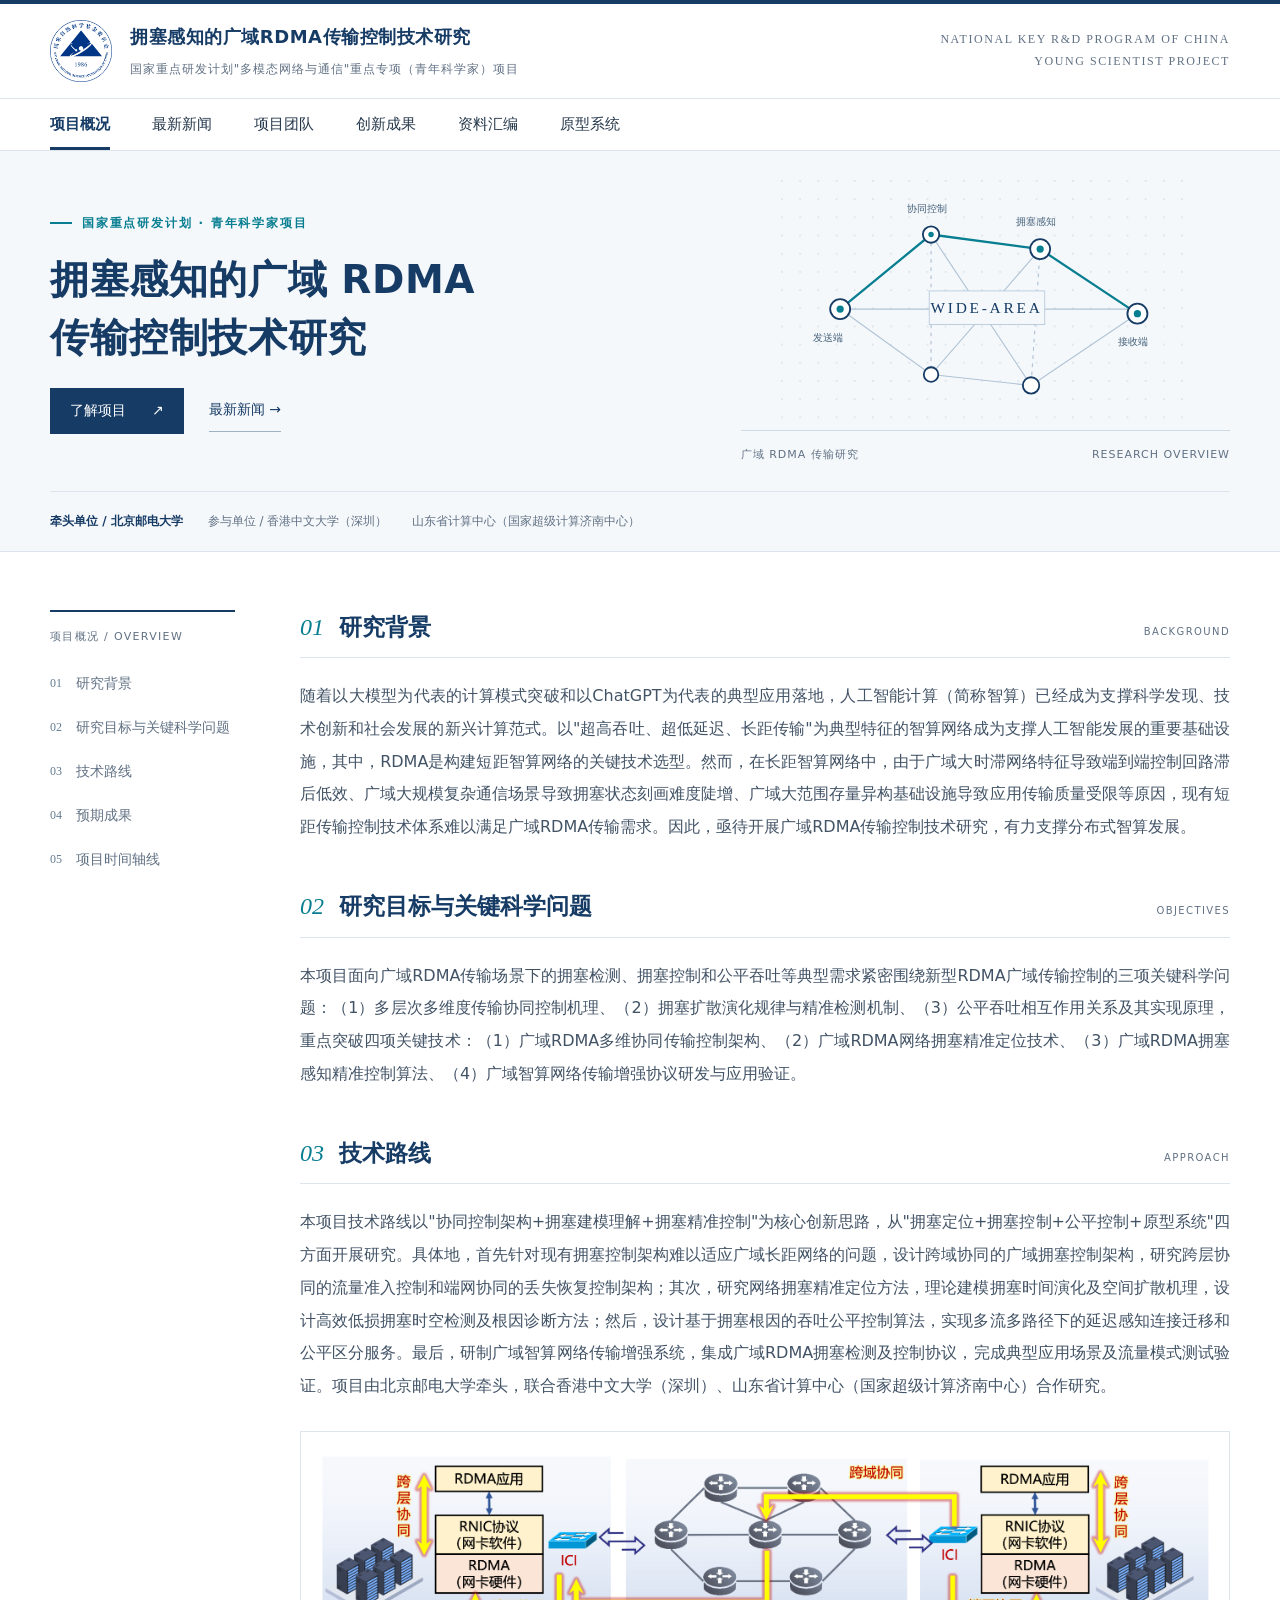
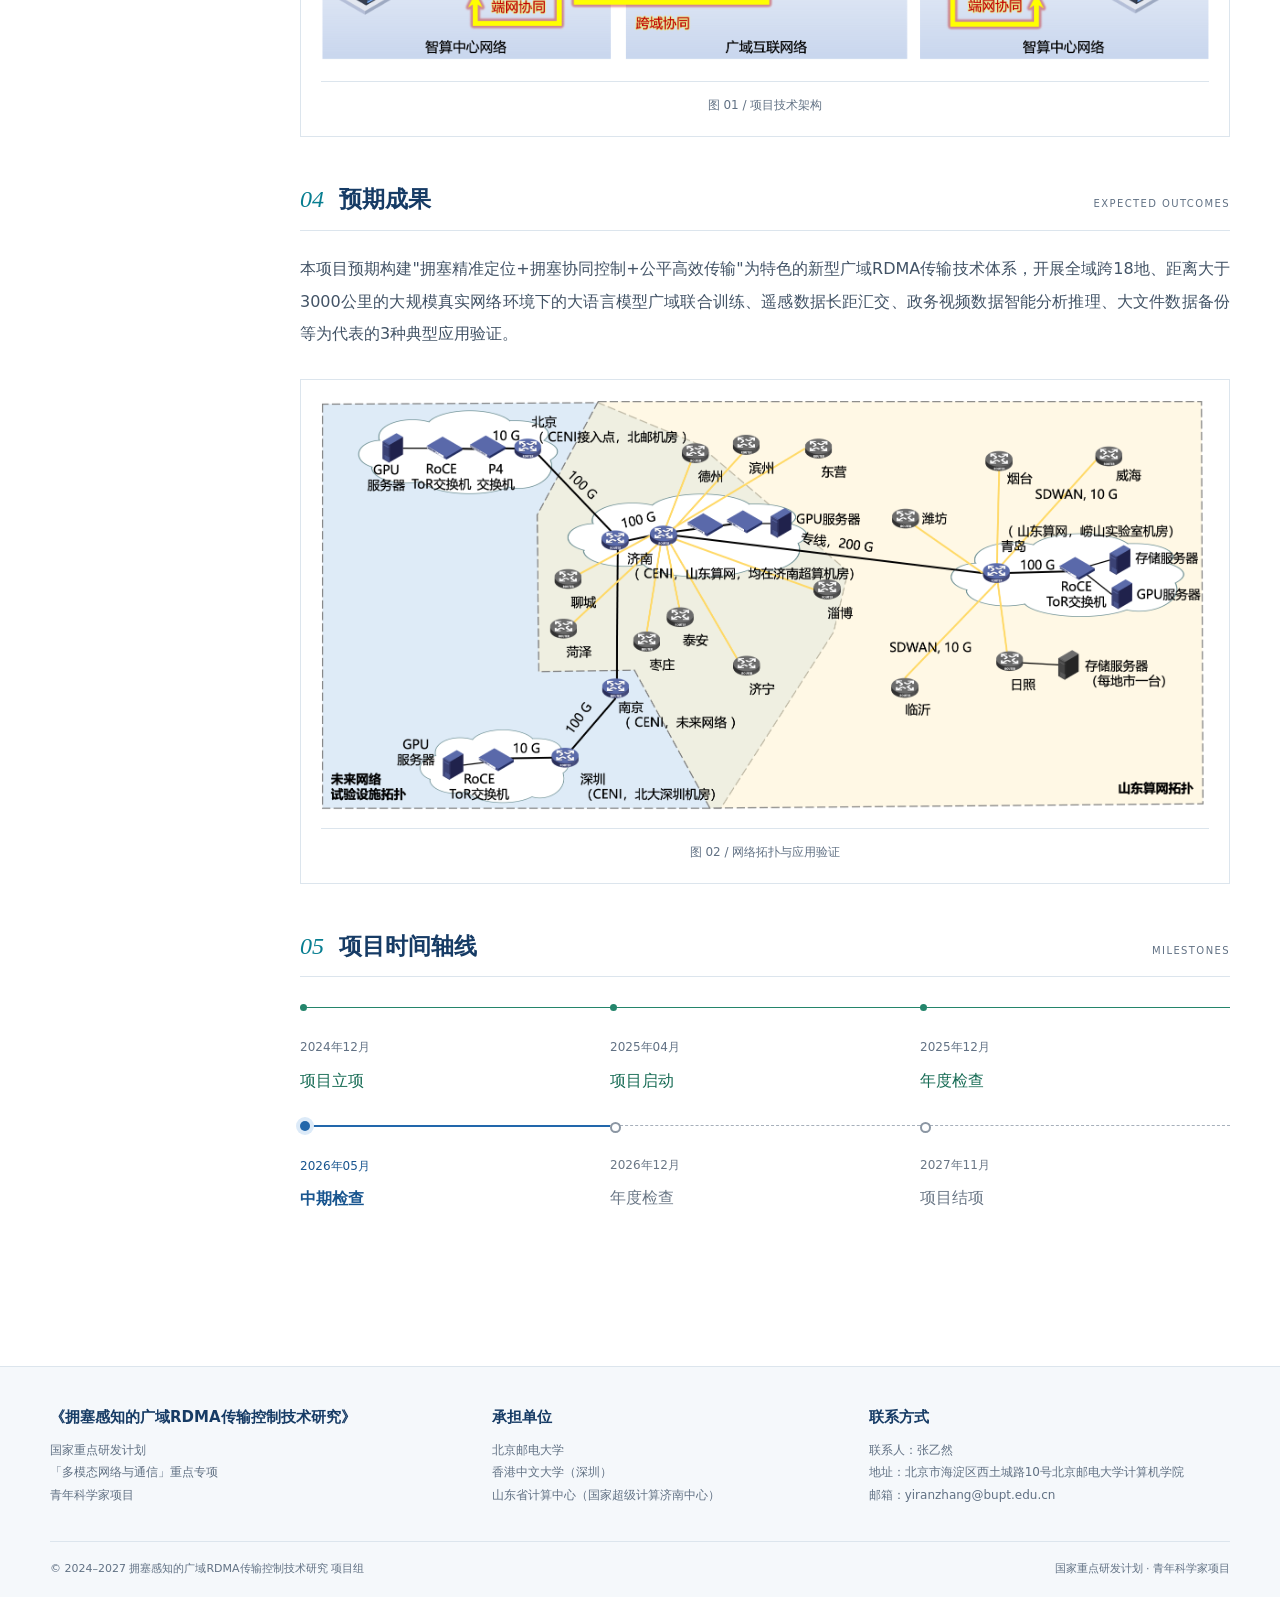
==== index.html @ bd5a7432 "style(frontend): format source files for readable editing" ====
<!doctype html>
<html lang="zh-CN">
  <head>
    <meta charset="utf-8" />
    <meta name="viewport" content="width=device-width,initial-scale=1" />
    <meta
      name="description"
      content='国家重点研发计划"多模态网络与通信"重点专项（青年科学家）项目'
    />
    <title>项目概况 · 拥塞感知的广域RDMA传输控制技术研究</title>
    <link rel="icon" href="assets/NSFC.png" />
    <link rel="stylesheet" href="styles.css" />
    <link rel="stylesheet" href="pages.css" />
    <script src="main.js" defer></script>
  </head>
  <body>
    <a class="skip" href="#main">跳至正文</a>
    <header class="masthead">
      <div class="wrap brand-row">
        <a class="brand" href="index.html"
          ><img src="assets/NSFC.png" alt="国家自然科学基金委员会标志" width="62" height="62" />
          <div>
            <strong>拥塞感知的广域RDMA传输控制技术研究</strong
            ><small>国家重点研发计划"多模态网络与通信"重点专项（青年科学家）项目</small>
          </div></a
        >
        <div class="brand-note">
          NATIONAL KEY R&amp;D PROGRAM OF CHINA<br />YOUNG SCIENTIST PROJECT
        </div>
        <button class="menu-toggle" aria-expanded="false" aria-controls="primary-navigation">
          菜单
        </button>
      </div>
      <div class="nav-row" id="primary-navigation">
        <nav class="wrap" aria-label="主导航">
          <a href="index.html" aria-current="page">项目概况</a><a href="news.html">最新新闻</a
          ><a href="team.html">项目团队</a><a href="innovation.html">创新成果</a
          ><a href="materials.html">资料汇编</a><a href="prototype.html">原型系统</a>
        </nav>
      </div>
    </header>
    <main id="main">
      <section class="hero">
        <div class="wrap hero-inner">
          <div class="hero-copy">
            <div class="eyebrow">国家重点研发计划 · 青年科学家项目</div>
            <h1><span>拥塞感知的广域 RDMA</span><span>传输控制技术研究</span></h1>
            <div class="hero-actions">
              <a class="primary" href="#background">了解项目 <span aria-hidden="true">↗</span></a
              ><a class="text-link" href="news.html">最新新闻 <span aria-hidden="true">→</span></a>
            </div>
          </div>
          <div class="network">
            <svg viewBox="0 0 450 275" role="img" aria-labelledby="network-title">
              <title id="network-title">广域 RDMA 传输研究示意图</title>
              <defs>
                <pattern id="dots" width="20" height="20" patternUnits="userSpaceOnUse">
                  <circle cx="1" cy="1" r="1" fill="#d5e0e9" />
                </pattern>
              </defs>
              <rect width="450" height="275" fill="url(#dots)" />
              <g stroke="#b0c4d6" stroke-width="1.3" fill="none">
                <path
                  d="M65 142 165 60 285 76 392 147 275 226 165 214Z M65 142 165 214 285 76 M165 60 275 226 392 147 M65 142H392"
                />
                <path d="M165 60V214 M285 76 275 226" stroke-dasharray="4 5" />
              </g>
              <path
                d="M65 142 165 60 285 76 392 147"
                stroke="#087e91"
                stroke-width="2.5"
                fill="none"
              />
              <g fill="white" stroke="#163b65" stroke-width="2">
                <circle cx="65" cy="142" r="11" />
                <circle cx="165" cy="60" r="9" />
                <circle cx="285" cy="76" r="11" />
                <circle cx="392" cy="147" r="11" />
                <circle cx="275" cy="226" r="9" />
                <circle cx="165" cy="214" r="8" />
              </g>
              <g fill="#087e91">
                <circle cx="65" cy="142" r="4" />
                <circle cx="165" cy="60" r="3" />
                <circle cx="285" cy="76" r="4" />
                <circle cx="392" cy="147" r="4" />
              </g>
              <g font-family="Microsoft YaHei, sans-serif" font-size="11" fill="#45617a">
                <text x="35" y="177">发送端</text>
                <text x="138" y="35">协同控制</text>
                <text x="258" y="50">拥塞感知</text>
                <text x="371" y="182">接收端</text>
              </g>
              <rect x="163" y="122" width="127" height="37" fill="#f5f8fb" stroke="#b8cbdc" />
              <text
                x="226"
                y="146"
                fill="#163b65"
                text-anchor="middle"
                font-family="Georgia, serif"
                font-size="17"
                letter-spacing="3"
              >
                WIDE-AREA
              </text>
            </svg>
            <div class="network-caption">
              <span>广域 RDMA 传输研究</span><span>RESEARCH OVERVIEW</span>
            </div>
          </div>
        </div>
        <div class="wrap hero-meta">
          <span>牵头单位 / 北京邮电大学</span><span>参与单位 / 香港中文大学（深圳）</span
          ><span>山东省计算中心（国家超级计算济南中心）</span>
        </div>
      </section>
      <div class="wrap page-body">
        <aside class="section-nav" aria-label="本页目录">
          <div class="label">项目概况 / OVERVIEW</div>
          <a href="#background"><span>01</span>研究背景</a
          ><a href="#objectives"><span>02</span>研究目标与关键科学问题</a
          ><a href="#approach"><span>03</span>技术路线</a
          ><a href="#outcomes"><span>04</span>预期成果</a
          ><a href="#milestones"><span>05</span>项目时间轴线</a>
        </aside>
        <div>
          <section class="article-section" id="background">
            <div class="section-heading">
              <span class="number">01</span>
              <h2>研究背景</h2>
              <small>BACKGROUND</small>
            </div>
            <p>
              随着以大模型为代表的计算模式突破和以ChatGPT为代表的典型应用落地，人工智能计算（简称智算）已经成为支撑科学发现、技术创新和社会发展的新兴计算范式。以"超高吞吐、超低延迟、长距传输"为典型特征的智算网络成为支撑人工智能发展的重要基础设施，其中，RDMA是构建短距智算网络的关键技术选型。然而，在长距智算网络中，由于广域大时滞网络特征导致端到端控制回路滞后低效、广域大规模复杂通信场景导致拥塞状态刻画难度陡增、广域大范围存量异构基础设施导致应用传输质量受限等原因，现有短距传输控制技术体系难以满足广域RDMA传输需求。因此，亟待开展广域RDMA传输控制技术研究，有力支撑分布式智算发展。
            </p>
          </section>
          <section class="article-section" id="objectives">
            <div class="section-heading">
              <span class="number">02</span>
              <h2>研究目标与关键科学问题</h2>
              <small>OBJECTIVES</small>
            </div>
            <p>
              本项目面向广域RDMA传输场景下的拥塞检测、拥塞控制和公平吞吐等典型需求紧密围绕新型RDMA广域传输控制的三项关键科学问题：（1）多层次多维度传输协同控制机理、（2）拥塞扩散演化规律与精准检测机制、（3）公平吞吐相互作用关系及其实现原理，重点突破四项关键技术：（1）广域RDMA多维协同传输控制架构、（2）广域RDMA网络拥塞精准定位技术、（3）广域RDMA拥塞感知精准控制算法、（4）广域智算网络传输增强协议研发与应用验证。
            </p>
          </section>
          <section class="article-section" id="approach">
            <div class="section-heading">
              <span class="number">03</span>
              <h2>技术路线</h2>
              <small>APPROACH</small>
            </div>
            <p>
              本项目技术路线以"协同控制架构+拥塞建模理解+拥塞精准控制"为核心创新思路，从"拥塞定位+拥塞控制+公平控制+原型系统"四方面开展研究。具体地，首先针对现有拥塞控制架构难以适应广域长距网络的问题，设计跨域协同的广域拥塞控制架构，研究跨层协同的流量准入控制和端网协同的丢失恢复控制架构；其次，研究网络拥塞精准定位方法，理论建模拥塞时间演化及空间扩散机理，设计高效低损拥塞时空检测及根因诊断方法；然后，设计基于拥塞根因的吞吐公平控制算法，实现多流多路径下的延迟感知连接迁移和公平区分服务。最后，研制广域智算网络传输增强系统，集成广域RDMA拥塞检测及控制协议，完成典型应用场景及流量模式测试验证。项目由北京邮电大学牵头，联合香港中文大学（深圳）、山东省计算中心（国家超级计算济南中心）合作研究。
            </p>
            <figure class="figure">
              <a
                href="assets/arch.png"
                target="_blank"
                rel="noopener"
                aria-label="查看图 01 / 项目技术架构原图"
                ><img
                  loading="lazy"
                  src="assets/arch.png"
                  width="4202"
                  height="999"
                  alt="图 01 / 项目技术架构"
              /></a>
              <figcaption>图 01 / 项目技术架构</figcaption>
            </figure>
          </section>
          <section class="article-section" id="outcomes">
            <div class="section-heading">
              <span class="number">04</span>
              <h2>预期成果</h2>
              <small>EXPECTED OUTCOMES</small>
            </div>
            <p>
              本项目预期构建"拥塞精准定位+拥塞协同控制+公平高效传输"为特色的新型广域RDMA传输技术体系，开展全域跨18地、距离大于3000公里的大规模真实网络环境下的大语言模型广域联合训练、遥感数据长距汇交、政务视频数据智能分析推理、大文件数据备份等为代表的3种典型应用验证。
            </p>
            <figure class="figure">
              <a
                href="assets/topo.png"
                target="_blank"
                rel="noopener"
                aria-label="查看图 02 / 网络拓扑与应用验证原图"
                ><img
                  loading="lazy"
                  src="assets/topo.png"
                  width="3886"
                  height="1792"
                  alt="图 02 / 网络拓扑与应用验证"
              /></a>
              <figcaption>图 02 / 网络拓扑与应用验证</figcaption>
            </figure>
          </section>
          <section class="article-section" id="milestones">
            <div class="section-heading">
              <span class="number">05</span>
              <h2>项目时间轴线</h2>
              <small>MILESTONES</small>
            </div>
            <div class="timeline">
              <article
                class="milestone milestone--completed"
                aria-label="2024年12月，项目立项，已完成"
              >
                <time>2024年12月</time>
                <h3>项目立项</h3>
              </article>
              <article
                class="milestone milestone--completed"
                aria-label="2025年04月，项目启动，已完成"
              >
                <time>2025年04月</time>
                <h3>项目启动</h3>
              </article>
              <article
                class="milestone milestone--completed"
                aria-label="2025年12月，年度检查，已完成"
              >
                <time>2025年12月</time>
                <h3>年度检查</h3>
              </article>
              <article
                class="milestone milestone--current"
                aria-label="2026年05月，中期检查，正处于"
                aria-current="step"
              >
                <time>2026年05月</time>
                <h3>中期检查</h3>
              </article>
              <article
                class="milestone milestone--upcoming"
                aria-label="2026年12月，年度检查，未完成"
              >
                <time>2026年12月</time>
                <h3>年度检查</h3>
              </article>
              <article
                class="milestone milestone--upcoming"
                aria-label="2027年11月，项目结项，未完成"
              >
                <time>2027年11月</time>
                <h3>项目结项</h3>
              </article>
            </div>
          </section>
        </div>
      </div>
    </main>
    <footer>
      <div class="wrap">
        <div class="footer-grid">
          <section>
            <h2>《拥塞感知的广域RDMA传输控制技术研究》</h2>
            <p>国家重点研发计划<br />「多模态网络与通信」重点专项<br />青年科学家项目</p>
          </section>
          <section>
            <h2>承担单位</h2>
            <ul>
              <li>
                <a href="https://www.bupt.edu.cn/" rel="noopener noreferrer" target="_blank"
                  >北京邮电大学</a
                >
              </li>
              <li>
                <a href="https://www.cuhk.edu.cn/" rel="noopener noreferrer" target="_blank"
                  >香港中文大学（深圳）</a
                >
              </li>
              <li>
                <a href="https://www.scsc.org/" rel="noopener noreferrer" target="_blank"
                  >山东省计算中心（国家超级计算济南中心）</a
                >
              </li>
            </ul>
          </section>
          <section>
            <h2>联系方式</h2>
            <ul>
              <li>联系人：张乙然</li>
              <li>
                <a
                  href="https://maps.apple.com/?q=%E5%8C%97%E4%BA%AC%E5%B8%82%E6%B5%B7%E6%B7%80%E5%8C%BA%E8%A5%BF%E5%9C%9F%E5%9F%8E%E8%B7%AF10%E5%8F%B7%E5%8C%97%E4%BA%AC%E9%82%AE%E7%94%B5%E5%A4%A7%E5%AD%A6%E8%AE%A1%E7%AE%97%E6%9C%BA%E5%AD%A6%E9%99%A2"
                  rel="noopener noreferrer"
                  target="_blank"
                  >地址：北京市海淀区西土城路10号北京邮电大学计算机学院</a
                >
              </li>
              <li><a href="mailto:yiranzhang@bupt.edu.cn">邮箱：yiranzhang@bupt.edu.cn</a></li>
            </ul>
          </section>
        </div>
        <div class="copyright">
          <span>© 2024–2027 拥塞感知的广域RDMA传输控制技术研究 项目组</span
          ><span>国家重点研发计划 · 青年科学家项目</span>
        </div>
      </div>
    </footer>
  </body>
</html>
---- styles.css ----
:root {
  --navy: #163b65;
  --ink: #24374a;
  --muted: #617184;
  --accent: #087e91;
  --line: #dce5ed;
  --paper: #f5f8fb;
  --white: #fff;
  --width: 1180px;
}
* {
  box-sizing: border-box;
}
html {
  scroll-behavior: smooth;
  scroll-padding-top: 140px;
}
body {
  margin: 0;
  color: var(--ink);
  font:
    16px/1.85 'Microsoft YaHei',
    'PingFang SC',
    system-ui,
    sans-serif;
  background: var(--white);
}
a {
  color: inherit;
  text-decoration: none;
}
a,
button {
  touch-action: manipulation;
}
a:focus-visible,
button:focus-visible {
  outline: 3px solid var(--accent);
  outline-offset: 5px;
}
a:hover {
  color: var(--accent);
}
img {
  max-width: 100%;
  height: auto;
}
button {
  font: inherit;
  cursor: pointer;
}
.wrap {
  width: min(var(--width), calc(100% - 64px));
  margin-inline: auto;
}
.skip {
  position: fixed;
  top: -100px;
  left: 20px;
  background: white;
  padding: 10px;
  z-index: 20;
}
.skip:focus {
  top: 10px;
}
.masthead {
  border-top: 4px solid var(--navy);
  background: white;
  position: sticky;
  top: 0;
  z-index: 10;
  box-shadow: 0 1px 0 var(--line);
}
.brand-row {
  display: flex;
  align-items: center;
  justify-content: space-between;
  gap: 24px;
  min-height: 94px;
}
.brand {
  display: flex;
  align-items: center;
  gap: 18px;
}
.brand img {
  width: 62px;
  height: 62px;
  flex: none;
}
.brand strong {
  display: block;
  font-size: 18px;
  color: var(--navy);
  letter-spacing: 0.03em;
}
.brand small {
  font-size: 12px;
  color: var(--muted);
  letter-spacing: 0.08em;
}
.brand-note {
  font:
    12px/1.8 Georgia,
    serif;
  letter-spacing: 0.13em;
  color: var(--muted);
  text-align: right;
}
.nav-row {
  border-top: 1px solid var(--line);
}
nav {
  display: flex;
  gap: 42px;
}
nav a {
  display: flex;
  align-items: center;
  min-height: 51px;
  position: relative;
  font-size: 15px;
}
nav a[aria-current='page'] {
  color: var(--navy);
  font-weight: 700;
}
nav a[aria-current='page']:after {
  content: '';
  height: 3px;
  background: var(--navy);
  position: absolute;
  bottom: 0;
  inset-inline: 0;
}
.menu-toggle {
  display: none;
  min-height: 44px;
  padding: 4px 13px;
  background: white;
  color: var(--navy);
  border: 1px solid var(--line);
}
.hero {
  background: var(--paper);
  position: relative;
  overflow: hidden;
  border-bottom: 1px solid var(--line);
}
.hero-inner {
  display: grid;
  grid-template-columns: 1.32fr 1fr;
  align-items: center;
  gap: 45px;
  padding-block: 66px 48px;
}
.eyebrow {
  font-size: 12px;
  letter-spacing: 0.15em;
  font-weight: 600;
  color: var(--accent);
  display: flex;
  align-items: center;
  gap: 10px;
}
.eyebrow:before {
  content: '';
  width: 22px;
  height: 2px;
  background: var(--accent);
}
h1 {
  font-size: clamp(29px, 3.05vw, 43px);
  line-height: 1.5;
  letter-spacing: 0.015em;
  color: var(--navy);
  margin: 17px 0 19px;
  font-weight: 650;
}
h1 span {
  display: block;
}
.hero-copy > p {
  font-size: 14px;
  line-height: 2;
  color: var(--muted);
  margin: 0;
  max-width: 590px;
}
.hero-actions {
  display: flex;
  gap: 25px;
  align-items: center;
  margin-top: 27px;
}
.primary {
  display: inline-flex;
  min-height: 46px;
  align-items: center;
  gap: 26px;
  padding: 5px 20px;
  background: var(--navy);
  color: white;
  font-size: 14px;
}
.primary:hover {
  background: #24517d;
  color: white;
}
.text-link {
  font-size: 14px;
  color: var(--navy);
  border-bottom: 1px solid #9eb2c4;
  padding-block: 8px;
}
.network {
  position: relative;
}
.network svg {
  display: block;
  width: 100%;
  height: auto;
}
.network-caption {
  display: flex;
  justify-content: space-between;
  gap: 10px;
  padding-top: 14px;
  border-top: 1px solid #cddbe7;
  color: var(--muted);
  font-size: 11px;
  letter-spacing: 0.09em;
}
.hero-meta {
  display: flex;
  align-items: center;
  gap: 25px;
  border-top: 1px solid var(--line);
  padding: 18px 0;
  color: var(--muted);
  font-size: 12px;
}
.hero-meta span:first-child {
  font-weight: 600;
  color: var(--navy);
}
.page-body {
  display: grid;
  grid-template-columns: 185px minmax(0, 1fr);
  gap: 65px;
  padding-block: 58px 78px;
}
.section-nav {
  align-self: start;
  position: sticky;
  top: 177px;
  border-top: 2px solid var(--navy);
  padding-top: 15px;
}
.section-nav .label {
  font-size: 11px;
  letter-spacing: 0.12em;
  color: var(--muted);
  margin-bottom: 15px;
}
.section-nav a {
  display: flex;
  align-items: center;
  gap: 14px;
  min-height: 44px;
  font-size: 14px;
  color: var(--muted);
}
.section-nav a span {
  font:
    12px Georgia,
    serif;
  color: #657c92;
}
.section-nav a:hover {
  color: var(--navy);
}
.section-nav .news-entry {
  margin-top: 24px;
  border-top: 1px solid var(--line);
  padding-top: 12px;
  color: var(--navy);
}
.article-section {
  margin-bottom: 45px;
  scroll-margin-top: 20px;
}
.section-heading {
  display: flex;
  align-items: baseline;
  gap: 15px;
  border-bottom: 1px solid var(--line);
  margin-bottom: 22px;
  padding-bottom: 13px;
}
.section-heading .number {
  font:
    italic 24px Georgia,
    serif;
  color: var(--accent);
}
h2 {
  font-size: 23px;
  font-weight: 650;
  color: var(--navy);
  line-height: 1.5;
  margin: 0;
}
.section-heading small {
  margin-left: auto;
  font-size: 10px;
  letter-spacing: 0.14em;
  color: var(--muted);
}
.article-section p {
  margin: 0;
  color: #425366;
  text-align: justify;
  line-height: 2.05;
}
.figure {
  margin: 28px 0 0;
  border: 1px solid var(--line);
  padding: 20px;
  background: #fff;
}
.figure img {
  display: block;
  width: 100%;
}
.figure figcaption {
  border-top: 1px solid var(--line);
  padding-top: 12px;
  margin-top: 18px;
  font-size: 12px;
  color: var(--muted);
}
.timeline {
  margin-top: 30px;
  display: grid;
  grid-template-columns: repeat(3, 1fr);
  gap: 0;
}
.milestone {
  padding: 23px 18px 24px 0;
  border-top: 1px solid var(--line);
  position: relative;
}
.milestone:before {
  content: '';
  position: absolute;
  top: -4px;
  width: 7px;
  height: 7px;
  background: var(--navy);
  border-radius: 50%;
}
.milestone time {
  font-size: 12px;
  color: var(--muted);
  font-variant-numeric: tabular-nums;
}
.milestone h3 {
  font-size: 16px;
  font-weight: 500;
  color: var(--navy);
  margin: 5px 0;
}
.news-banner {
  border-block: 1px solid var(--line);
  padding: 23px 0;
  display: flex;
  justify-content: space-between;
  gap: 20px;
  align-items: center;
}
.news-banner p {
  font-size: 13px;
  color: var(--muted);
  margin: 3px 0 0;
}
.news-banner strong {
  font-size: 18px;
  color: var(--navy);
}
.news-banner > a {
  font-size: 14px;
  color: var(--navy);
  padding: 12px 0;
  white-space: nowrap;
}
footer {
  border-top: 1px solid var(--line);
  background: var(--paper);
  padding: 39px 0 18px;
}
.footer-grid {
  display: grid;
  grid-template-columns: 1.2fr 1fr 1.1fr;
  gap: 48px;
  font-size: 12px;
  color: var(--muted);
}
.footer-grid h2 {
  font-size: 15px;
  margin-bottom: 11px;
}
.footer-grid p {
  margin: 0 0 5px;
}
.footer-grid ul {
  padding: 0;
  margin: 0;
  list-style: none;
}
.copyright {
  border-top: 1px solid var(--line);
  margin-top: 30px;
  padding-top: 17px;
  font-size: 11px;
  color: var(--muted);
  display: flex;
  justify-content: space-between;
  gap: 20px;
}
.news-page {
  padding-block: 55px 80px;
  min-height: 60vh;
}
.news-page h1 {
  margin-bottom: 35px;
}
.news-item {
  display: grid;
  grid-template-columns: 110px 1fr 170px;
  gap: 25px;
  padding: 26px 0;
  border-top: 1px solid var(--line);
  align-items: center;
}
.news-item time {
  font-size: 13px;
  color: var(--muted);
}
.news-item h2 {
  font-size: 17px;
  line-height: 1.8;
  font-weight: 500;
}
.news-item img {
  width: 170px;
  height: 104px;
  object-fit: cover;
}
.news-item:last-child {
  border-bottom: 1px solid var(--line);
}
@media (min-width: 1500px) {
  .hero-inner {
    padding-block: 80px 58px;
  }
}
@media (max-width: 1000px) {
  .brand-note {
    display: none;
  }
  .brand strong {
    font-size: 16px;
  }
  nav {
    justify-content: space-between;
    gap: 15px;
  }
  .hero-inner {
    gap: 20px;
    grid-template-columns: 1.2fr 1fr;
  }
  .page-body {
    grid-template-columns: 150px minmax(0, 1fr);
    gap: 35px;
  }
  .footer-grid {
    gap: 24px;
  }
  .hero-meta {
    gap: 15px;
    flex-wrap: wrap;
  }
}
@media (max-width: 700px) {
  html {
    scroll-padding-top: 110px;
  }
  .wrap {
    width: calc(100% - 36px);
  }
  .brand-row {
    min-height: 88px;
    gap: 10px;
  }
  .brand {
    gap: 10px;
    min-width: 0;
  }
  .brand img {
    width: 46px;
    height: 46px;
  }
  .brand strong {
    font-size: 13px;
    line-height: 1.65;
    max-width: 250px;
  }
  .brand small {
    font-size: 10px;
    letter-spacing: 0;
  }
  .menu-toggle {
    display: block;
    flex: none;
    font-size: 12px;
  }
  .nav-row {
    display: none;
  }
  .nav-row.is-open {
    display: block;
  }
  nav {
    display: grid;
    grid-template-columns: repeat(3, 1fr);
    gap: 0 14px;
  }
  nav a {
    justify-content: center;
    font-size: 14px;
    min-height: 48px;
  }
  .hero-inner {
    grid-template-columns: 1fr;
    padding-block: 36px 25px;
    gap: 27px;
  }
  h1 {
    font-size: 29px;
  }
  .hero-copy > p {
    font-size: 13px;
  }
  .network {
    max-width: 420px;
    width: 100%;
    margin: auto;
  }
  .network-caption {
    font-size: 10px;
  }
  .hero-meta {
    font-size: 11px;
    gap: 4px 15px;
    padding-block: 14px;
  }
  .page-body {
    display: block;
    padding-block: 30px 45px;
  }
  .section-nav {
    position: static;
    display: flex;
    flex-wrap: wrap;
    gap: 0 17px;
    padding-top: 8px;
    margin-bottom: 33px;
  }
  .section-nav .label {
    width: 100%;
    margin-bottom: 3px;
  }
  .section-nav a {
    font-size: 12px;
    gap: 6px;
  }
  .section-nav .news-entry {
    margin: 0;
    border: 0;
    padding: 0;
  }
  .article-section {
    margin-bottom: 34px;
  }
  h2 {
    font-size: 20px;
  }
  .section-heading {
    gap: 11px;
  }
  .section-heading small {
    display: none;
  }
  .article-section p {
    font-size: 15px;
    line-height: 2;
  }
  .figure {
    padding: 10px;
    margin-top: 20px;
  }
  .figure figcaption {
    font-size: 11px;
  }
  .timeline {
    grid-template-columns: repeat(2, 1fr);
  }
  .news-banner {
    align-items: flex-start;
  }
  .news-banner strong {
    font-size: 17px;
  }
  .news-banner p {
    font-size: 12px;
  }
  .footer-grid {
    grid-template-columns: 1fr;
    gap: 22px;
  }
  .copyright {
    display: block;
  }
  .copyright span {
    display: block;
    margin-bottom: 5px;
  }
  .news-item {
    grid-template-columns: 75px 1fr;
    gap: 14px;
  }
  .news-item img {
    grid-column: 2;
    width: 100%;
    height: auto;
    max-height: 200px;
    object-fit: cover;
  }
  .news-item h2 {
    font-size: 16px;
  }
  .news-item time {
    font-size: 12px;
  }
  .news-page {
    padding-top: 30px;
  }
}
@media (prefers-reduced-motion: reduce) {
  html {
    scroll-behavior: auto;
  }
}
---- pages.css ----
/* Inner pages share the homepage's colors, chapter headings and reading grid. */
.hero .hero-inner {
  padding-block: 30px 26px;
}
.hero .network svg {
  height: 250px;
}
.hero .hero-actions {
  margin-top: 20px;
}
.figure figcaption {
  text-align: center;
}
.milestone--completed {
  border-top-color: #24856b;
}
.milestone--completed::before {
  background: #24856b;
}
.milestone--completed h3 {
  color: #176c55;
}
.milestone--current {
  border-top: 2px solid #2267ab;
}
.milestone--current::before {
  width: 10px;
  height: 10px;
  top: -6px;
  background: #2267ab;
  box-shadow: 0 0 0 4px #dceaf8;
}
.milestone--current h3,
.milestone--current time {
  color: #18558f;
}
.milestone--current h3 {
  font-weight: 700;
}
.milestone--upcoming {
  border-top: 1px dashed #a7b0bb;
}
.milestone--upcoming::before {
  background: white;
  border: 2px solid #8b96a3;
}
.milestone--upcoming h3,
.milestone--upcoming time {
  color: #6a7786;
}
.page-intro {
  padding: 42px 0 34px;
  background: var(--paper);
  border-bottom: 1px solid var(--line);
}
.page-intro h1 {
  font-size: 36px;
  margin: 12px 0 10px;
}
.page-intro p {
  margin: 0;
  max-width: 850px;
  font-size: 14px;
  color: var(--muted);
}
.page-articles {
  min-width: 0;
}
.page-articles h3 {
  color: var(--navy);
  font-size: 18px;
  font-weight: 600;
  line-height: 1.75;
}
.page-articles h4 {
  color: var(--navy);
  font-size: 18px;
  font-weight: 600;
  line-height: 1.75;
}
.team-unit-label {
  margin: 30px 0 18px;
  font-size: 20px !important;
  color: var(--accent) !important;
}
.team-participant {
  border-top: 1px solid var(--line);
  padding: 24px 0 28px;
}
.team-participant-logo {
  display: block;
  width: min(410px, 100%);
  height: 100px;
  object-fit: contain;
  object-position: left center;
  margin: 0 0 20px;
}
.team-participant h4 {
  margin: 0 0 18px;
  display: flex;
  align-items: center;
}
.team-participant p {
  clear: both;
  margin-bottom: 14px;
  font-size: 15px;
}
.team-participant p:last-child {
  margin-bottom: 0;
}
.team-leader {
  display: grid;
  grid-template-columns: 116px minmax(0, 1fr);
  gap: 27px;
}
.team-leader-photo {
  width: 116px;
  height: 148px;
  object-fit: cover;
  object-position: top;
}
.team-leader h4 {
  min-height: 0;
  margin-bottom: 10px;
}
.team-student-list {
  display: grid;
  grid-template-columns: repeat(3, 1fr);
  border-top: 1px solid var(--line);
}
.team-student-item {
  padding: 15px 0;
  border-bottom: 1px solid var(--line);
  font-size: 15px;
}
.team-student-icon {
  display: none;
}
.innovation-entry {
  padding: 0 0 28px;
  margin-bottom: 24px;
  border-bottom: 1px solid var(--line);
}
.innovation-entry h3 {
  margin: 0 0 15px;
}
.innovation-entry p {
  font-size: 15px;
}
.innovation-entry strong {
  color: var(--navy);
  font-weight: 600;
}
.innovation-entry:last-child {
  border-bottom: 0;
  margin-bottom: 0;
  padding-bottom: 0;
}
.references {
  padding: 0;
  margin: 0;
  list-style: none;
}
.references li {
  display: flex;
  gap: 18px;
  padding: 18px 0;
  border-bottom: 1px solid var(--line);
}
.references li:last-child {
  border-bottom: 0;
}
.reference-number {
  flex: 0 0 30px;
  color: var(--accent);
  font:
    15px/1.9 Georgia,
    serif;
}
.reference-text {
  min-width: 0;
  font:
    17px/1.85 Georgia,
    'Microsoft YaHei',
    serif;
  overflow-wrap: anywhere;
}
.reference-text a {
  color: var(--navy);
  text-decoration: underline;
  text-decoration-color: #c3d0dd;
  text-underline-offset: 4px;
}
.reference-text a:hover {
  color: var(--accent);
  text-decoration-color: var(--accent);
}
.reference-meta {
  color: var(--muted);
}
.news-archive {
  padding-block: 38px 75px;
}
.news-archive .news-item {
  grid-template-columns: 130px 1fr 170px;
}
.news-archive .news-item time {
  font-size: 18px;
  font-weight: 500;
  white-space: nowrap;
}
.news-archive .news-item:first-child {
  border-top: 0;
}
.news-archive .news-item h2 {
  color: var(--ink);
}
.prototype-note {
  font-size: 12px;
  color: var(--muted) !important;
  padding: 0 0 20px;
}
.proto-dashboard {
  display: grid;
  grid-template-columns: 1fr 1fr;
  gap: 24px;
}
.proto-center {
  grid-column: 1 / -1;
  grid-row: 1;
  min-width: 0;
}
.proto-left,
.proto-right {
  min-width: 0;
}
.proto-map-wrap {
  border: 1px solid var(--line);
  background: var(--paper);
  padding: 20px;
}
.proto-map-title {
  margin: 0 0 15px;
  font-size: 15px !important;
}
.proto-map-canvas {
  height: 460px;
}
#topology-map {
  width: 100%;
  height: 100%;
  display: block;
}
.proto-node:focus-visible {
  outline: none;
}
.node-picker-label {
  display: flex;
  align-items: center;
  justify-content: flex-end;
  gap: 15px;
  color: var(--muted);
  font-size: 13px;
  border-top: 1px solid var(--line);
  padding-top: 14px;
}
#node-picker {
  min-height: 44px;
  min-width: 130px;
  padding: 8px 12px;
  border: 1px solid var(--line);
  color: var(--navy);
  background: white;
  font: inherit;
}
#node-picker:focus-visible {
  outline: 3px solid var(--accent);
  outline-offset: 3px;
}
.proto-legend {
  display: flex;
  flex-wrap: wrap;
  justify-content: center;
  gap: 10px 22px;
  padding: 13px 0;
  font-size: 12px;
  color: var(--muted);
}
.proto-legend-item {
  display: inline-flex;
  align-items: center;
  gap: 7px;
}
.proto-legend-dot {
  width: 7px;
  height: 7px;
  border-radius: 50%;
  background: var(--navy);
}
.proto-legend-item:first-child .proto-legend-dot {
  background: var(--accent);
}
.proto-legend-line {
  width: 19px;
  height: 2px;
  background: var(--navy);
}
.proto-legend-item:nth-child(3) .proto-legend-line {
  background: var(--accent);
  height: 3px;
}
.proto-legend-item:last-child .proto-legend-line {
  opacity: 0.35;
}
.proto-panel {
  border-top: 1px solid var(--line);
  padding: 18px 0 22px;
}
.proto-panel h3 {
  margin: 0 0 17px;
  font-size: 15px;
}
.proto-badge {
  display: block;
  margin-top: 3px;
  color: var(--muted);
  font-size: 12px;
  font-weight: 400;
}
.proto-traffic-chart svg {
  width: 100%;
  height: auto;
  display: block;
}
.proto-stat-row {
  display: flex;
  gap: 40px;
}
.proto-stat-value {
  font:
    30px Georgia,
    serif;
  color: var(--navy);
}
.proto-stat-label {
  font-size: 12px;
  color: var(--muted);
  margin-top: 5px;
}
.proto-top5-list {
  display: grid;
  gap: 8px;
}
.proto-top5-item {
  display: flex;
  align-items: center;
  gap: 10px;
  font-size: 12px;
}
.proto-top5-rank {
  color: var(--accent);
  width: 15px;
}
.proto-top5-name {
  width: 40px;
}
.proto-top5-spark {
  width: 70px;
  height: 24px;
  margin-left: auto;
}
.proto-top5-val {
  min-width: 73px;
  text-align: right;
  color: var(--muted);
}
.proto-detail-row {
  display: flex;
  justify-content: space-between;
  gap: 20px;
  font-size: 13px;
  margin-bottom: 9px;
}
.proto-detail-label {
  color: var(--muted);
  white-space: nowrap;
}
.proto-detail-value {
  text-align: right;
}
.proto-node-image {
  width: 100%;
  max-height: 210px;
  object-fit: cover;
  margin-top: 14px;
}
.proto-link-info {
  font-size: 12px;
}
.proto-cert-badge {
  font-size: 13px;
  color: var(--accent);
  padding: 12px 16px;
  background: var(--paper);
  border-left: 2px solid var(--accent);
  margin-bottom: 24px;
}
.proto-result-item {
  margin-bottom: 24px;
  min-width: 0;
}
.proto-table-wrap {
  overflow-x: auto;
  border: 1px solid var(--line);
  scrollbar-width: thin;
}
.proto-table-wrap:focus-visible {
  outline: 2px solid var(--accent);
  outline-offset: 3px;
}
.proto-data-table {
  width: 100%;
  border-collapse: collapse;
  font-size: 12px;
  line-height: 1.65;
  font-variant-numeric: tabular-nums;
}
.proto-data-table th,
.proto-data-table td {
  text-align: center;
  padding: 12px 9px;
  border-bottom: 1px solid var(--line);
  border-right: 1px solid var(--line);
  white-space: nowrap;
}
.proto-data-table th:last-child,
.proto-data-table td:last-child {
  border-right: 0;
}
.proto-data-table tr:last-child td {
  border-bottom: 0;
}
.proto-data-table thead {
  background: var(--paper);
  color: var(--navy);
}
.proto-row-ours {
  background: #edf5f7;
  color: var(--navy);
  font-weight: 600;
}
.proto-app-label {
  font-size: 16px;
  color: var(--navy) !important;
  font-weight: 600;
  margin: 30px 0 18px !important;
}
.proto-app-top {
  display: grid;
  grid-template-columns: 1fr 1fr;
  gap: 20px;
}
.proto-app-top > * {
  min-width: 0;
}
.proto-app-figure-cell {
  padding: 16px !important;
}
.proto-app-figure-cell img {
  width: 100%;
  display: block;
}
.proto-param-table {
  table-layout: fixed;
}
.proto-param-table td {
  white-space: normal;
  overflow-wrap: anywhere;
}
.proto-param-table td:first-child {
  width: 32%;
}
.proto-param-table a {
  color: var(--accent);
  text-decoration: underline;
}
@media (max-width: 1000px) {
  .proto-app-top {
    grid-template-columns: 1fr;
  }
  .team-leader {
    grid-template-columns: 90px minmax(0, 1fr);
    gap: 20px;
  }
  .team-leader-photo {
    width: 90px;
    height: 118px;
  }
  .proto-dashboard {
    gap: 18px;
  }
  .proto-top5-spark {
    width: 50px;
  }
}
@media (max-width: 700px) {
  .hero .hero-inner {
    padding-block: 24px 20px;
    gap: 20px;
  }
  .hero .network svg {
    height: 200px;
  }
  .page-intro {
    padding: 28px 0 25px;
  }
  .page-intro h1 {
    font-size: 29px;
  }
  .page-intro p {
    font-size: 13px;
  }
  .team-leader {
    display: block;
  }
  .team-leader-photo {
    width: 90px;
    height: 116px;
    margin-bottom: 16px;
  }
  .team-unit-label {
    font-size: 19px !important;
  }
  .team-participant-logo {
    height: 80px;
  }
  .team-participant h4 {
    font-size: 17px;
  }
  .team-leader h4 {
    min-height: 0;
  }
  .team-student-list {
    grid-template-columns: repeat(2, 1fr);
  }
  .references li {
    gap: 10px;
    padding-block: 16px;
  }
  .reference-text {
    font-size: 16px;
  }
  .reference-number {
    flex-basis: 27px;
    font-size: 14px;
  }
  .news-archive {
    padding-block: 15px 45px;
  }
  .news-archive .news-item {
    grid-template-columns: 95px 1fr;
  }
  .news-archive .news-item time {
    font-size: 16px;
  }
  .proto-dashboard {
    grid-template-columns: 1fr;
  }
  .proto-center {
    grid-column: 1;
  }
  .proto-map-wrap {
    padding: 12px;
  }
  .proto-map-canvas {
    height: 330px;
  }
  .proto-top5-spark {
    width: 100px;
  }
  .proto-data-table th,
  .proto-data-table td {
    padding: 10px;
  }
  .proto-map-title {
    font-size: 14px !important;
  }
  .proto-app-label {
    font-size: 15px;
  }
}
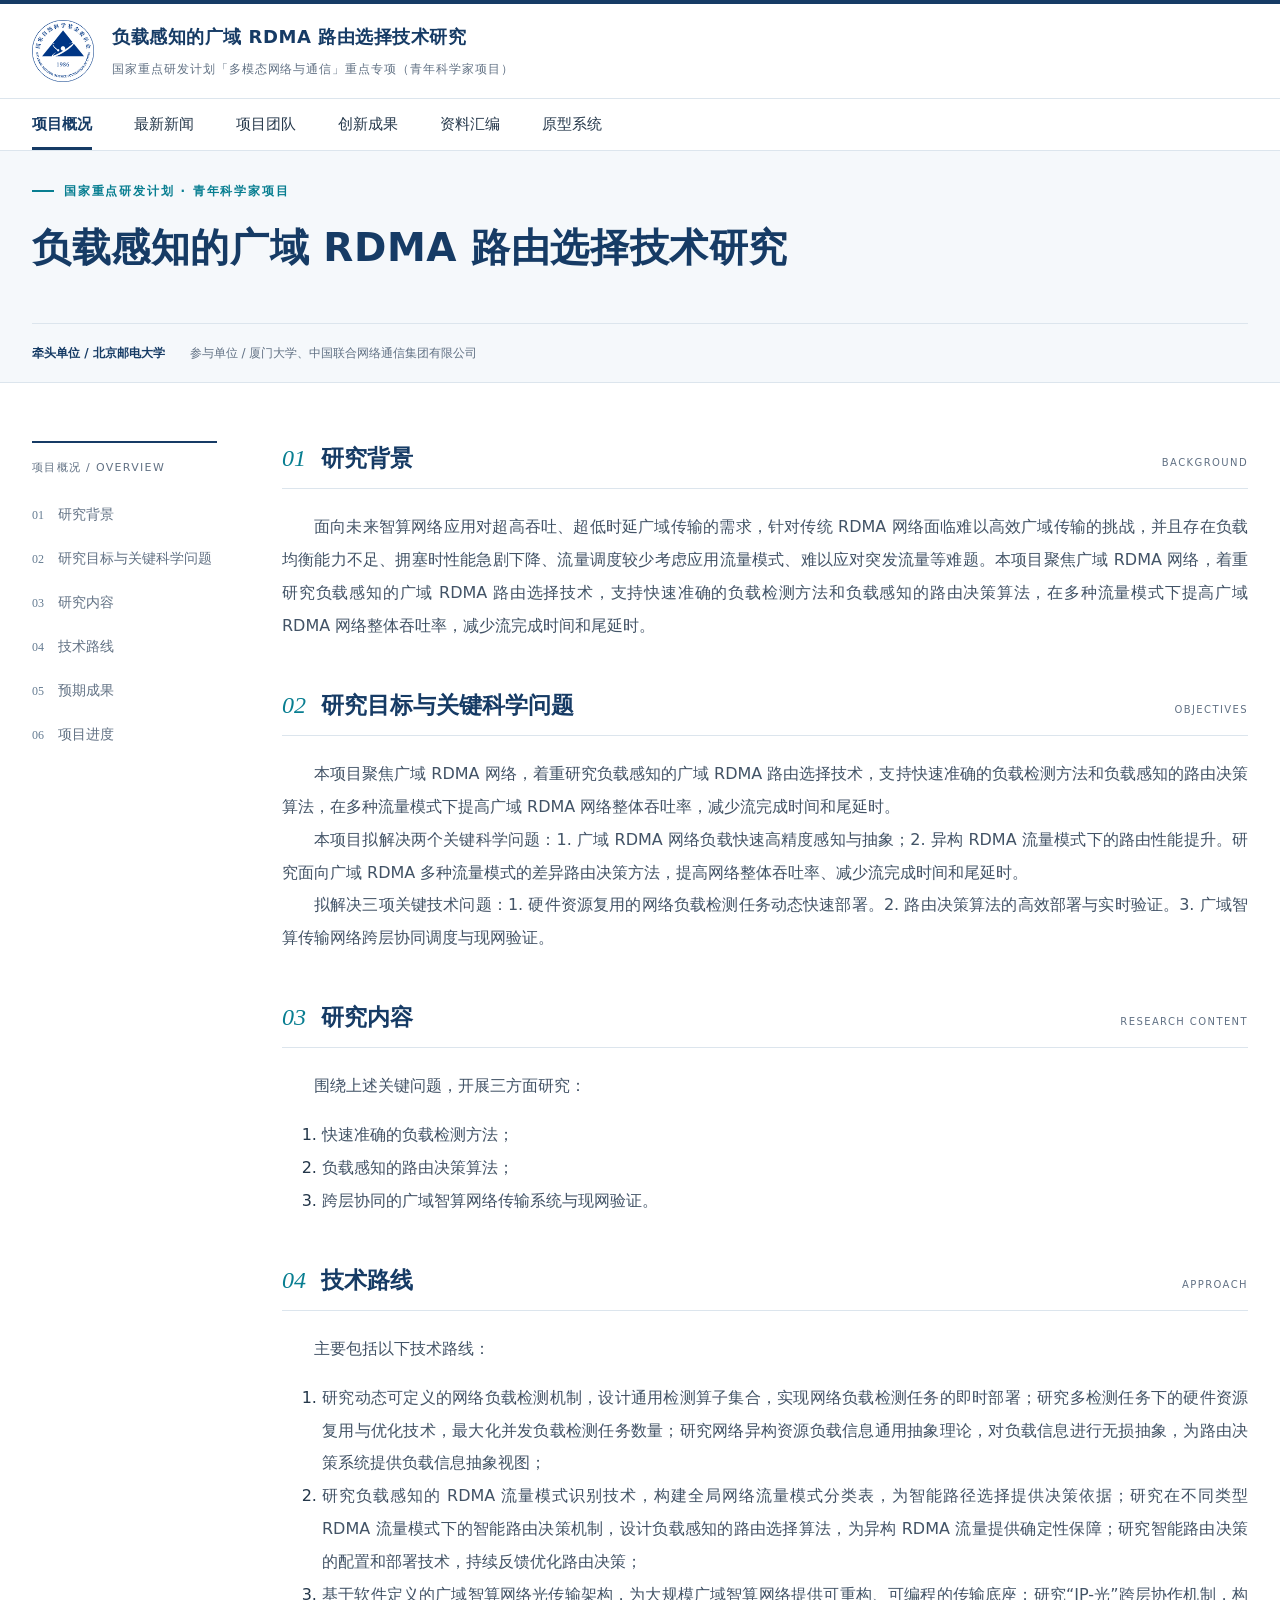
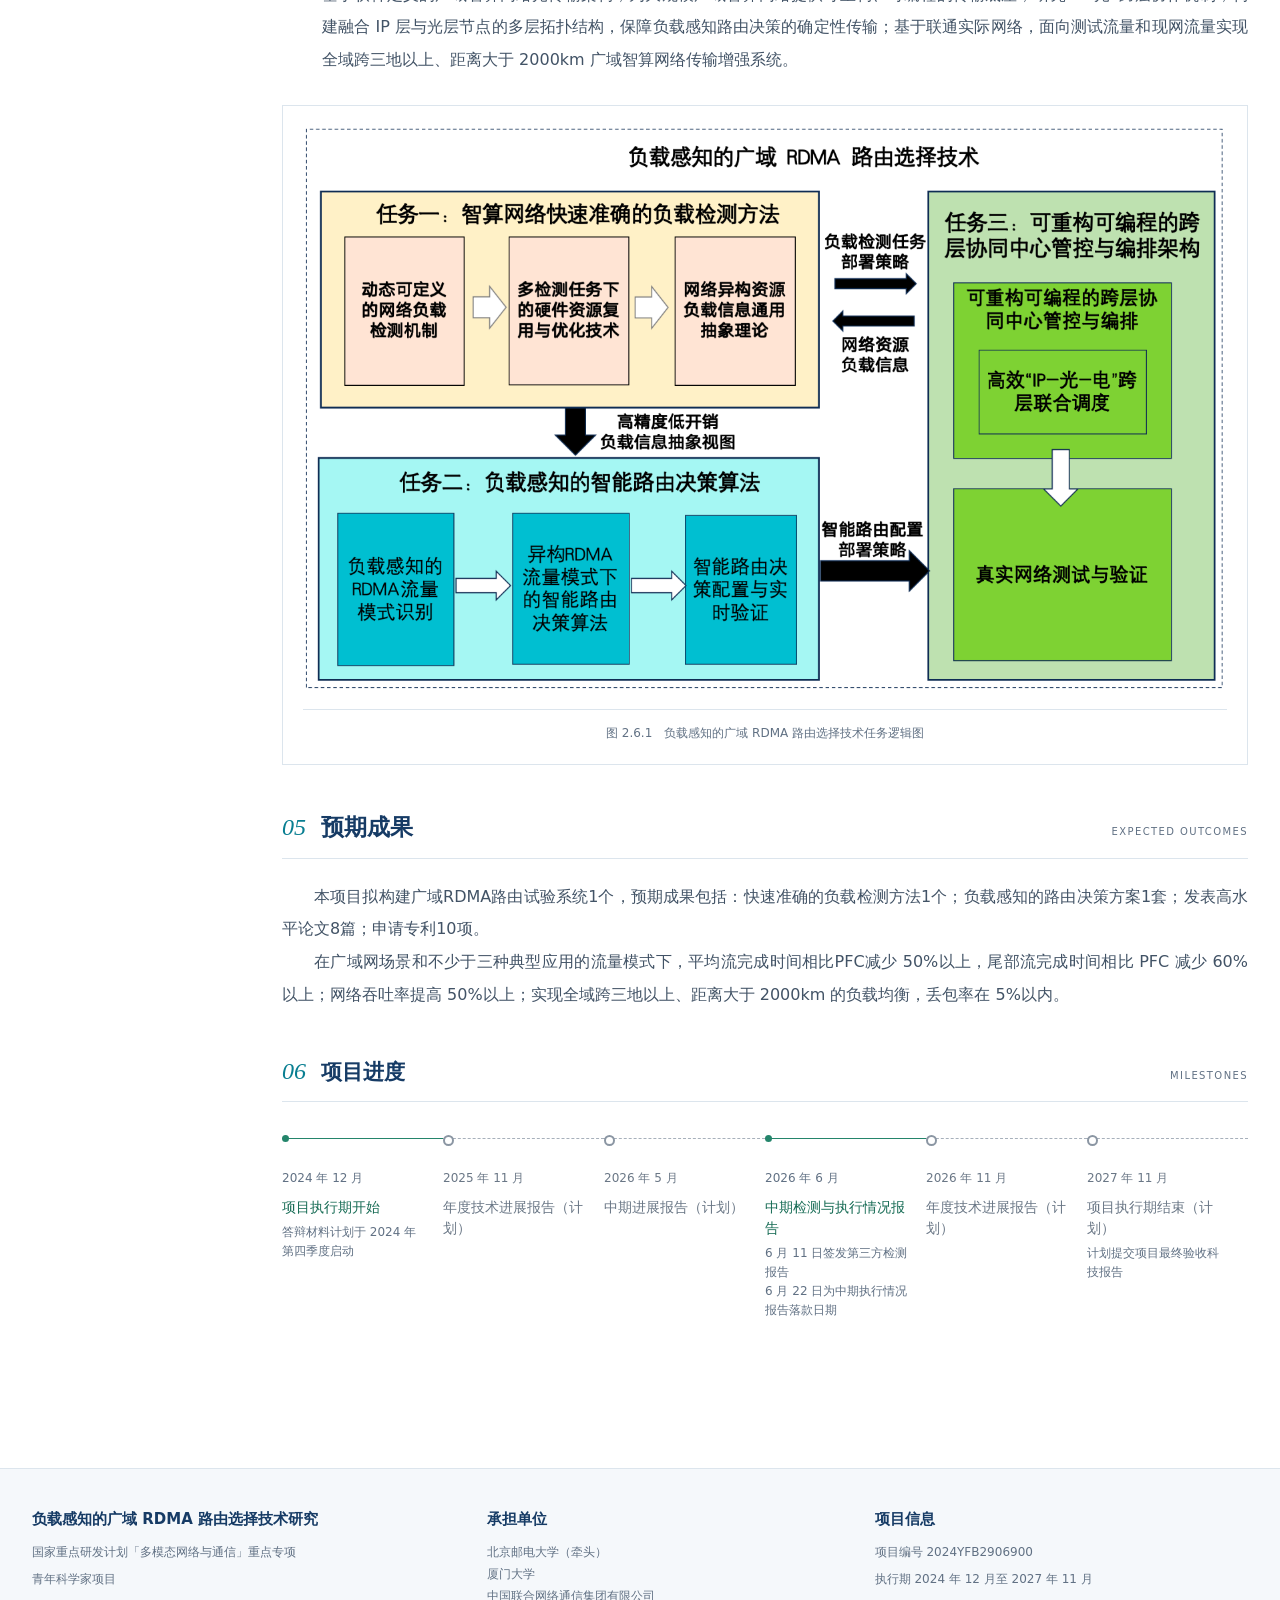
==== commit 3306ab8a: "更新项目概况、最新新闻和项目团队" ====
--- a/index.html
+++ b/index.html
@@ -5,28 +5,25 @@
     <meta name="viewport" content="width=device-width,initial-scale=1" />
     <meta
       name="description"
-      content='国家重点研发计划"多模态网络与通信"重点专项（青年科学家）项目'
+      content='国家重点研发计划「多模态网络与通信」重点专项（青年科学家项目）'
     />
-    <title>项目概况 · 拥塞感知的广域RDMA传输控制技术研究</title>
+    <title>项目概况 · 负载感知的广域 RDMA 路由选择技术研究</title>
     <link rel="icon" href="assets/NSFC.png" />
     <link rel="stylesheet" href="styles.css" />
     <link rel="stylesheet" href="pages.css" />
     <script src="main.js" defer></script>
   </head>
-  <body>
+  <body class="overview-page">
     <a class="skip" href="#main">跳至正文</a>
     <header class="masthead">
       <div class="wrap brand-row">
         <a class="brand" href="index.html"
           ><img src="assets/NSFC.png" alt="国家自然科学基金委员会标志" width="62" height="62" />
           <div>
-            <strong>拥塞感知的广域RDMA传输控制技术研究</strong
-            ><small>国家重点研发计划"多模态网络与通信"重点专项（青年科学家）项目</small>
+            <strong>负载感知的广域 RDMA 路由选择技术研究</strong
+            ><small>国家重点研发计划「多模态网络与通信」重点专项（青年科学家项目）</small>
           </div></a
         >
-        <div class="brand-note">
-          NATIONAL KEY R&amp;D PROGRAM OF CHINA<br />YOUNG SCIENTIST PROJECT
-        </div>
         <button class="menu-toggle" aria-expanded="false" aria-controls="primary-navigation">
           菜单
         </button>
@@ -44,84 +41,23 @@
         <div class="wrap hero-inner">
           <div class="hero-copy">
             <div class="eyebrow">国家重点研发计划 · 青年科学家项目</div>
-            <h1><span>拥塞感知的广域 RDMA</span><span>传输控制技术研究</span></h1>
-            <div class="hero-actions">
-              <a class="primary" href="#background">了解项目 <span aria-hidden="true">↗</span></a
-              ><a class="text-link" href="news.html">最新新闻 <span aria-hidden="true">→</span></a>
-            </div>
+            <h1>负载感知的广域 RDMA 路由选择技术研究</h1>
           </div>
-          <div class="network">
-            <svg viewBox="0 0 450 275" role="img" aria-labelledby="network-title">
-              <title id="network-title">广域 RDMA 传输研究示意图</title>
-              <defs>
-                <pattern id="dots" width="20" height="20" patternUnits="userSpaceOnUse">
-                  <circle cx="1" cy="1" r="1" fill="#d5e0e9" />
-                </pattern>
-              </defs>
-              <rect width="450" height="275" fill="url(#dots)" />
-              <g stroke="#b0c4d6" stroke-width="1.3" fill="none">
-                <path
-                  d="M65 142 165 60 285 76 392 147 275 226 165 214Z M65 142 165 214 285 76 M165 60 275 226 392 147 M65 142H392"
-                />
-                <path d="M165 60V214 M285 76 275 226" stroke-dasharray="4 5" />
-              </g>
-              <path
-                d="M65 142 165 60 285 76 392 147"
-                stroke="#087e91"
-                stroke-width="2.5"
-                fill="none"
-              />
-              <g fill="white" stroke="#163b65" stroke-width="2">
-                <circle cx="65" cy="142" r="11" />
-                <circle cx="165" cy="60" r="9" />
-                <circle cx="285" cy="76" r="11" />
-                <circle cx="392" cy="147" r="11" />
-                <circle cx="275" cy="226" r="9" />
-                <circle cx="165" cy="214" r="8" />
-              </g>
-              <g fill="#087e91">
-                <circle cx="65" cy="142" r="4" />
-                <circle cx="165" cy="60" r="3" />
-                <circle cx="285" cy="76" r="4" />
-                <circle cx="392" cy="147" r="4" />
-              </g>
-              <g font-family="Microsoft YaHei, sans-serif" font-size="11" fill="#45617a">
-                <text x="35" y="177">发送端</text>
-                <text x="138" y="35">协同控制</text>
-                <text x="258" y="50">拥塞感知</text>
-                <text x="371" y="182">接收端</text>
-              </g>
-              <rect x="163" y="122" width="127" height="37" fill="#f5f8fb" stroke="#b8cbdc" />
-              <text
-                x="226"
-                y="146"
-                fill="#163b65"
-                text-anchor="middle"
-                font-family="Georgia, serif"
-                font-size="17"
-                letter-spacing="3"
-              >
-                WIDE-AREA
-              </text>
-            </svg>
-            <div class="network-caption">
-              <span>广域 RDMA 传输研究</span><span>RESEARCH OVERVIEW</span>
-            </div>
-          </div>
         </div>
         <div class="wrap hero-meta">
-          <span>牵头单位 / 北京邮电大学</span><span>参与单位 / 香港中文大学（深圳）</span
-          ><span>山东省计算中心（国家超级计算济南中心）</span>
+          <span>牵头单位 / 北京邮电大学</span>
+          <span>参与单位 / 厦门大学、中国联合网络通信集团有限公司</span>
         </div>
       </section>
-      <div class="wrap page-body">
+      <div class="wrap page-body overview-body">
         <aside class="section-nav" aria-label="本页目录">
           <div class="label">项目概况 / OVERVIEW</div>
           <a href="#background"><span>01</span>研究背景</a
           ><a href="#objectives"><span>02</span>研究目标与关键科学问题</a
-          ><a href="#approach"><span>03</span>技术路线</a
-          ><a href="#outcomes"><span>04</span>预期成果</a
-          ><a href="#milestones"><span>05</span>项目时间轴线</a>
+          ><a href="#research-content"><span>03</span>研究内容</a
+          ><a href="#approach"><span>04</span>技术路线</a
+          ><a href="#outcomes"><span>05</span>预期成果</a
+          ><a href="#milestones"><span>06</span>项目进度</a>
         </aside>
         <div>
           <section class="article-section" id="background">
@@ -131,7 +67,7 @@
               <small>BACKGROUND</small>
             </div>
             <p>
-              随着以大模型为代表的计算模式突破和以ChatGPT为代表的典型应用落地，人工智能计算（简称智算）已经成为支撑科学发现、技术创新和社会发展的新兴计算范式。以"超高吞吐、超低延迟、长距传输"为典型特征的智算网络成为支撑人工智能发展的重要基础设施，其中，RDMA是构建短距智算网络的关键技术选型。然而，在长距智算网络中，由于广域大时滞网络特征导致端到端控制回路滞后低效、广域大规模复杂通信场景导致拥塞状态刻画难度陡增、广域大范围存量异构基础设施导致应用传输质量受限等原因，现有短距传输控制技术体系难以满足广域RDMA传输需求。因此，亟待开展广域RDMA传输控制技术研究，有力支撑分布式智算发展。
+              面向未来智算网络应用对超高吞吐、超低时延广域传输的需求，针对传统 RDMA 网络面临难以高效广域传输的挑战，并且存在负载均衡能力不足、拥塞时性能急剧下降、流量调度较少考虑应用流量模式、难以应对突发流量等难题。本项目聚焦广域 RDMA 网络，着重研究负载感知的广域 RDMA 路由选择技术，支持快速准确的负载检测方法和负载感知的路由决策算法，在多种流量模式下提高广域 RDMA 网络整体吞吐率，减少流完成时间和尾延时。
             </p>
           </section>
           <section class="article-section" id="objectives">
@@ -141,108 +77,116 @@
               <small>OBJECTIVES</small>
             </div>
             <p>
-              本项目面向广域RDMA传输场景下的拥塞检测、拥塞控制和公平吞吐等典型需求紧密围绕新型RDMA广域传输控制的三项关键科学问题：（1）多层次多维度传输协同控制机理、（2）拥塞扩散演化规律与精准检测机制、（3）公平吞吐相互作用关系及其实现原理，重点突破四项关键技术：（1）广域RDMA多维协同传输控制架构、（2）广域RDMA网络拥塞精准定位技术、（3）广域RDMA拥塞感知精准控制算法、（4）广域智算网络传输增强协议研发与应用验证。
-            </p>
+              本项目聚焦广域 RDMA 网络，着重研究负载感知的广域 RDMA 路由选择技术，支持快速准确的负载检测方法和负载感知的路由决策算法，在多种流量模式下提高广域 RDMA 网络整体吞吐率，减少流完成时间和尾延时。
+            </p>
+            <p>
+              本项目拟解决两个关键科学问题：1. 广域 RDMA 网络负载快速高精度感知与抽象；2. 异构 RDMA 流量模式下的路由性能提升。研究面向广域 RDMA 多种流量模式的差异路由决策方法，提高网络整体吞吐率、减少流完成时间和尾延时。
+            </p>
+            <p>
+              拟解决三项关键技术问题：1. 硬件资源复用的网络负载检测任务动态快速部署。2. 路由决策算法的高效部署与实时验证。3. 广域智算传输网络跨层协同调度与现网验证。
+            </p>
+          </section>
+          <section class="article-section" id="research-content">
+            <div class="section-heading">
+              <span class="number">03</span>
+              <h2>研究内容</h2>
+              <small>RESEARCH CONTENT</small>
+            </div>
+            <p>围绕上述关键问题，开展三方面研究：</p>
+            <ol>
+              <li>
+                <p>快速准确的负载检测方法；</p>
+              </li>
+              <li>
+                <p>负载感知的路由决策算法；</p>
+              </li>
+              <li>
+                <p>跨层协同的广域智算网络传输系统与现网验证。</p>
+              </li>
+            </ol>
           </section>
           <section class="article-section" id="approach">
             <div class="section-heading">
-              <span class="number">03</span>
+              <span class="number">04</span>
               <h2>技术路线</h2>
               <small>APPROACH</small>
             </div>
-            <p>
-              本项目技术路线以"协同控制架构+拥塞建模理解+拥塞精准控制"为核心创新思路，从"拥塞定位+拥塞控制+公平控制+原型系统"四方面开展研究。具体地，首先针对现有拥塞控制架构难以适应广域长距网络的问题，设计跨域协同的广域拥塞控制架构，研究跨层协同的流量准入控制和端网协同的丢失恢复控制架构；其次，研究网络拥塞精准定位方法，理论建模拥塞时间演化及空间扩散机理，设计高效低损拥塞时空检测及根因诊断方法；然后，设计基于拥塞根因的吞吐公平控制算法，实现多流多路径下的延迟感知连接迁移和公平区分服务。最后，研制广域智算网络传输增强系统，集成广域RDMA拥塞检测及控制协议，完成典型应用场景及流量模式测试验证。项目由北京邮电大学牵头，联合香港中文大学（深圳）、山东省计算中心（国家超级计算济南中心）合作研究。
-            </p>
+            <p>主要包括以下技术路线：</p>
+            <ol>
+              <li>
+                <p>研究动态可定义的网络负载检测机制，设计通用检测算子集合，实现网络负载检测任务的即时部署；研究多检测任务下的硬件资源复用与优化技术，最大化并发负载检测任务数量；研究网络异构资源负载信息通用抽象理论，对负载信息进行无损抽象，为路由决策系统提供负载信息抽象视图；</p>
+              </li>
+              <li>
+                <p>研究负载感知的 RDMA 流量模式识别技术，构建全局网络流量模式分类表，为智能路径选择提供决策依据；研究在不同类型 RDMA 流量模式下的智能路由决策机制，设计负载感知的路由选择算法，为异构 RDMA 流量提供确定性保障；研究智能路由决策的配置和部署技术，持续反馈优化路由决策；</p>
+              </li>
+              <li>
+                <p>基于软件定义的广域智算网络光传输架构，为大规模广域智算网络提供可重构、可编程的传输底座；研究“IP-光”跨层协作机制，构建融合 IP 层与光层节点的多层拓扑结构，保障负载感知路由决策的确定性传输；基于联通实际网络，面向测试流量和现网流量实现全域跨三地以上、距离大于 2000km 广域智算网络传输增强系统。</p>
+              </li>
+            </ol>
             <figure class="figure">
               <a
-                href="assets/arch.png"
+                href="assets/rdma-task-logic.png"
                 target="_blank"
                 rel="noopener"
-                aria-label="查看图 01 / 项目技术架构原图"
-                ><img
+                aria-label="在新标签页查看广域 RDMA 路由选择技术任务逻辑图原图"
+              >
+                <img
+                  src="assets/rdma-task-logic.png"
+                  width="1384"
+                  height="846"
                   loading="lazy"
-                  src="assets/arch.png"
-                  width="4202"
-                  height="999"
-                  alt="图 01 / 项目技术架构"
-              /></a>
-              <figcaption>图 01 / 项目技术架构</figcaption>
+                  alt="负载检测为路由决策提供负载信息抽象视图；两项任务的部署策略用于跨层协同与现网验证，现网反馈网络资源负载信息。"
+                />
+              </a>
+              <figcaption>图 2.6.1　负载感知的广域 RDMA 路由选择技术任务逻辑图</figcaption>
             </figure>
           </section>
           <section class="article-section" id="outcomes">
             <div class="section-heading">
-              <span class="number">04</span>
+              <span class="number">05</span>
               <h2>预期成果</h2>
               <small>EXPECTED OUTCOMES</small>
             </div>
             <p>
-              本项目预期构建"拥塞精准定位+拥塞协同控制+公平高效传输"为特色的新型广域RDMA传输技术体系，开展全域跨18地、距离大于3000公里的大规模真实网络环境下的大语言模型广域联合训练、遥感数据长距汇交、政务视频数据智能分析推理、大文件数据备份等为代表的3种典型应用验证。
-            </p>
-            <figure class="figure">
-              <a
-                href="assets/topo.png"
-                target="_blank"
-                rel="noopener"
-                aria-label="查看图 02 / 网络拓扑与应用验证原图"
-                ><img
-                  loading="lazy"
-                  src="assets/topo.png"
-                  width="3886"
-                  height="1792"
-                  alt="图 02 / 网络拓扑与应用验证"
-              /></a>
-              <figcaption>图 02 / 网络拓扑与应用验证</figcaption>
-            </figure>
+              本项目拟构建广域RDMA路由试验系统1个，预期成果包括：快速准确的负载检测方法1个；负载感知的路由决策方案1套；发表高水平论文8篇；申请专利10项。
+            </p>
+            <p>
+              在广域网场景和不少于三种典型应用的流量模式下，平均流完成时间相比PFC减少 50%以上，尾部流完成时间相比 PFC 减少 60%以上；网络吞吐率提高 50%以上；实现全域跨三地以上、距离大于 2000km 的负载均衡，丢包率在 5%以内。
+            </p>
           </section>
           <section class="article-section" id="milestones">
             <div class="section-heading">
-              <span class="number">05</span>
-              <h2>项目时间轴线</h2>
+              <span class="number">06</span>
+              <h2>项目进度</h2>
               <small>MILESTONES</small>
             </div>
-            <div class="timeline">
-              <article
-                class="milestone milestone--completed"
-                aria-label="2024年12月，项目立项，已完成"
-              >
-                <time>2024年12月</time>
-                <h3>项目立项</h3>
-              </article>
-              <article
-                class="milestone milestone--completed"
-                aria-label="2025年04月，项目启动，已完成"
-              >
-                <time>2025年04月</time>
-                <h3>项目启动</h3>
-              </article>
-              <article
-                class="milestone milestone--completed"
-                aria-label="2025年12月，年度检查，已完成"
-              >
-                <time>2025年12月</time>
-                <h3>年度检查</h3>
-              </article>
-              <article
-                class="milestone milestone--current"
-                aria-label="2026年05月，中期检查，正处于"
-                aria-current="step"
-              >
-                <time>2026年05月</time>
-                <h3>中期检查</h3>
-              </article>
-              <article
-                class="milestone milestone--upcoming"
-                aria-label="2026年12月，年度检查，未完成"
-              >
-                <time>2026年12月</time>
-                <h3>年度检查</h3>
-              </article>
-              <article
-                class="milestone milestone--upcoming"
-                aria-label="2027年11月，项目结项，未完成"
-              >
-                <time>2027年11月</time>
-                <h3>项目结项</h3>
+            <div class="timeline" role="region" aria-label="项目进度时间轴" tabindex="0">
+              <article class="milestone milestone--completed">
+                <time datetime="2024-12">2024 年 12 月</time>
+                <h3>项目执行期开始</h3>
+                <small>答辩材料计划于 2024 年第四季度启动</small>
+              </article>
+              <article class="milestone milestone--upcoming">
+                <time datetime="2025-11">2025 年 11 月</time>
+                <h3>年度技术进展报告（计划）</h3>
+              </article>
+              <article class="milestone milestone--upcoming">
+                <time datetime="2026-05">2026 年 5 月</time>
+                <h3>中期进展报告（计划）</h3>
+              </article>
+              <article class="milestone milestone--completed">
+                <time datetime="2026-06">2026 年 6 月</time>
+                <h3>中期检测与执行情况报告</h3>
+                <small>6 月 11 日签发第三方检测报告<br />6 月 22 日为中期执行情况报告落款日期</small>
+              </article>
+              <article class="milestone milestone--upcoming">
+                <time datetime="2026-11">2026 年 11 月</time>
+                <h3>年度技术进展报告（计划）</h3>
+              </article>
+              <article class="milestone milestone--upcoming">
+                <time datetime="2027-11">2027 年 11 月</time>
+                <h3>项目执行期结束（计划）</h3>
+                <small>计划提交项目最终验收科技报告</small>
               </article>
             </div>
           </section>
@@ -253,48 +197,23 @@
       <div class="wrap">
         <div class="footer-grid">
           <section>
-            <h2>《拥塞感知的广域RDMA传输控制技术研究》</h2>
-            <p>国家重点研发计划<br />「多模态网络与通信」重点专项<br />青年科学家项目</p>
+            <h2>负载感知的广域 RDMA 路由选择技术研究</h2>
+            <p>国家重点研发计划「多模态网络与通信」重点专项</p>
+            <p>青年科学家项目</p>
           </section>
           <section>
             <h2>承担单位</h2>
             <ul>
-              <li>
-                <a href="https://www.bupt.edu.cn/" rel="noopener noreferrer" target="_blank"
-                  >北京邮电大学</a
-                >
-              </li>
-              <li>
-                <a href="https://www.cuhk.edu.cn/" rel="noopener noreferrer" target="_blank"
-                  >香港中文大学（深圳）</a
-                >
-              </li>
-              <li>
-                <a href="https://www.scsc.org/" rel="noopener noreferrer" target="_blank"
-                  >山东省计算中心（国家超级计算济南中心）</a
-                >
-              </li>
+              <li>北京邮电大学（牵头）</li>
+              <li>厦门大学</li>
+              <li>中国联合网络通信集团有限公司</li>
             </ul>
           </section>
           <section>
-            <h2>联系方式</h2>
-            <ul>
-              <li>联系人：张乙然</li>
-              <li>
-                <a
-                  href="https://maps.apple.com/?q=%E5%8C%97%E4%BA%AC%E5%B8%82%E6%B5%B7%E6%B7%80%E5%8C%BA%E8%A5%BF%E5%9C%9F%E5%9F%8E%E8%B7%AF10%E5%8F%B7%E5%8C%97%E4%BA%AC%E9%82%AE%E7%94%B5%E5%A4%A7%E5%AD%A6%E8%AE%A1%E7%AE%97%E6%9C%BA%E5%AD%A6%E9%99%A2"
-                  rel="noopener noreferrer"
-                  target="_blank"
-                  >地址：北京市海淀区西土城路10号北京邮电大学计算机学院</a
-                >
-              </li>
-              <li><a href="mailto:yiranzhang@bupt.edu.cn">邮箱：yiranzhang@bupt.edu.cn</a></li>
-            </ul>
-          </section>
-        </div>
-        <div class="copyright">
-          <span>© 2024–2027 拥塞感知的广域RDMA传输控制技术研究 项目组</span
-          ><span>国家重点研发计划 · 青年科学家项目</span>
+            <h2>项目信息</h2>
+            <p>项目编号 2024YFB2906900</p>
+            <p>执行期 2024 年 12 月至 2027 年 11 月</p>
+          </section>
         </div>
       </div>
     </footer>
--- a/styles.css
+++ b/styles.css
@@ -53,6 +53,9 @@
   width: min(var(--width), calc(100% - 64px));
   margin-inline: auto;
 }
+.overview-page {
+  --width: 1360px;
+}
 .skip {
   position: fixed;
   top: -100px;
@@ -155,6 +158,9 @@
   gap: 45px;
   padding-block: 66px 48px;
 }
+.hero-copy:only-child {
+  grid-column: 1 / -1;
+}
 .eyebrow {
   font-size: 12px;
   letter-spacing: 0.15em;
@@ -323,6 +329,9 @@
   color: #425366;
   text-align: justify;
   line-height: 2.05;
+}
+.overview-body .article-section > p {
+  text-indent: 2em;
 }
 .figure {
   margin: 28px 0 0;
@@ -372,6 +381,26 @@
   color: var(--navy);
   margin: 5px 0;
 }
+#milestones .section-heading h2 {
+  font-size: 21px;
+}
+#milestones .timeline {
+  grid-template-columns: none;
+  grid-auto-flow: column;
+  grid-auto-columns: minmax(124px, 1fr);
+  padding-top: 6px;
+  overflow-x: auto;
+}
+#milestones .milestone h3 {
+  font-size: 14px;
+  line-height: 1.5;
+}
+#milestones .milestone small {
+  display: block;
+  color: var(--muted);
+  font-size: 12px;
+  line-height: 1.6;
+}
 .news-banner {
   border-block: 1px solid var(--line);
   padding: 23px 0;
--- a/pages.css
+++ b/pages.css
@@ -135,6 +135,99 @@
 }
 .team-student-icon {
   display: none;
+}
+.team-grid {
+  display: grid;
+  grid-template-columns: repeat(auto-fit, minmax(min(220px, 100%), 1fr));
+  gap: 16px;
+}
+.team-grid .team-participant {
+  display: flex;
+  flex-direction: column;
+  gap: 9px;
+  min-width: 0;
+  padding: 16px;
+  border: 1px solid var(--line);
+  border-radius: 8px;
+  background: var(--paper);
+}
+.team-logo-block {
+  display: grid;
+  place-items: center;
+  min-height: 76px;
+  margin-bottom: 3px;
+  padding: 8px 12px;
+  border: 1px solid var(--line);
+  border-radius: 5px;
+  background: var(--white);
+}
+.team-grid .team-participant-logo {
+  width: min(195px, 100%);
+  height: 58px;
+  margin: 0;
+  object-position: center;
+}
+.team-role {
+  color: var(--accent);
+  font-size: 13px;
+  font-weight: 650;
+}
+.team-grid h3 {
+  margin: 0;
+  font-size: 17px;
+  line-height: 1.45;
+}
+.team-grid .team-participant p,
+.team-summary p {
+  margin: 0;
+  text-align: start;
+  font-size: 14px;
+  line-height: 1.7;
+}
+.team-grid .team-participant .team-platform {
+  margin-top: auto;
+  padding-top: 10px;
+  border-top: 1px solid var(--line);
+  color: var(--muted);
+}
+.team-summary {
+  display: flex;
+  flex-wrap: wrap;
+  align-items: center;
+  justify-content: space-between;
+  gap: 8px 20px;
+  margin-bottom: 16px;
+  padding: 12px 16px;
+  border: 1px solid var(--line);
+  border-left: 3px solid var(--accent);
+  background: var(--paper);
+  color: var(--navy);
+  font-size: 15px;
+  line-height: 1.5;
+}
+.team-summary strong {
+  font-size: 23px;
+  font-variant-numeric: tabular-nums;
+}
+.team-summary small {
+  display: block;
+  color: var(--muted);
+}
+.team-profile-head {
+  display: grid;
+  grid-template-columns: 72px minmax(0, 1fr);
+  align-items: center;
+  gap: 12px;
+  margin-bottom: 4px;
+}
+.team-profile-head img {
+  display: block;
+  width: 72px;
+  height: 88px;
+  border: 1px solid var(--line);
+  border-radius: 5px;
+  object-fit: cover;
+  object-position: center 20%;
 }
 .innovation-entry {
   padding: 0 0 28px;
@@ -199,21 +292,67 @@
   color: var(--muted);
 }
 .news-archive {
-  padding-block: 38px 75px;
-}
-.news-archive .news-item {
-  grid-template-columns: 130px 1fr 170px;
-}
-.news-archive .news-item time {
-  font-size: 18px;
-  font-weight: 500;
+  display: grid;
+  grid-template-columns: repeat(auto-fit, minmax(min(248px, 100%), 1fr));
+  gap: 14px;
+  padding-block: 28px 55px;
+}
+.news-card {
+  display: flex;
+  flex-direction: column;
+  gap: 7px;
+  min-width: 0;
+  padding: 14px;
+  border: 1px solid var(--line);
+  border-radius: 8px;
+  background: var(--paper);
+  box-shadow: 0 2px 5px #163b650d;
+}
+.news-card time {
+  color: var(--accent);
+  font-size: 14px;
+  font-weight: 650;
   white-space: nowrap;
 }
-.news-archive .news-item:first-child {
-  border-top: 0;
-}
-.news-archive .news-item h2 {
+.news-card--text {
+  align-self: start;
+}
+.news-card h2 {
+  font-size: 16px;
+  line-height: 1.45;
+}
+.news-card p {
+  margin: 7px 0 0;
   color: var(--ink);
+  font-size: 14px;
+  line-height: 1.6;
+}
+.news-card p a {
+  color: var(--accent);
+  text-decoration: underline;
+  text-underline-offset: 3px;
+}
+.news-card-media {
+  margin: auto 0 0;
+  padding-top: 6px;
+}
+.news-card-media a {
+  display: block;
+}
+.news-card-media img {
+  display: block;
+  width: 100%;
+  height: auto;
+  aspect-ratio: 16 / 10;
+  object-fit: contain;
+  border: 1px solid var(--line);
+  border-radius: 5px;
+  background: #fff;
+}
+.news-card-media figcaption {
+  margin-top: 6px;
+  color: var(--muted);
+  font-size: 12px;
 }
 .prototype-note {
   font-size: 12px;
@@ -557,12 +696,6 @@
   .news-archive {
     padding-block: 15px 45px;
   }
-  .news-archive .news-item {
-    grid-template-columns: 95px 1fr;
-  }
-  .news-archive .news-item time {
-    font-size: 16px;
-  }
   .proto-dashboard {
     grid-template-columns: 1fr;
   }
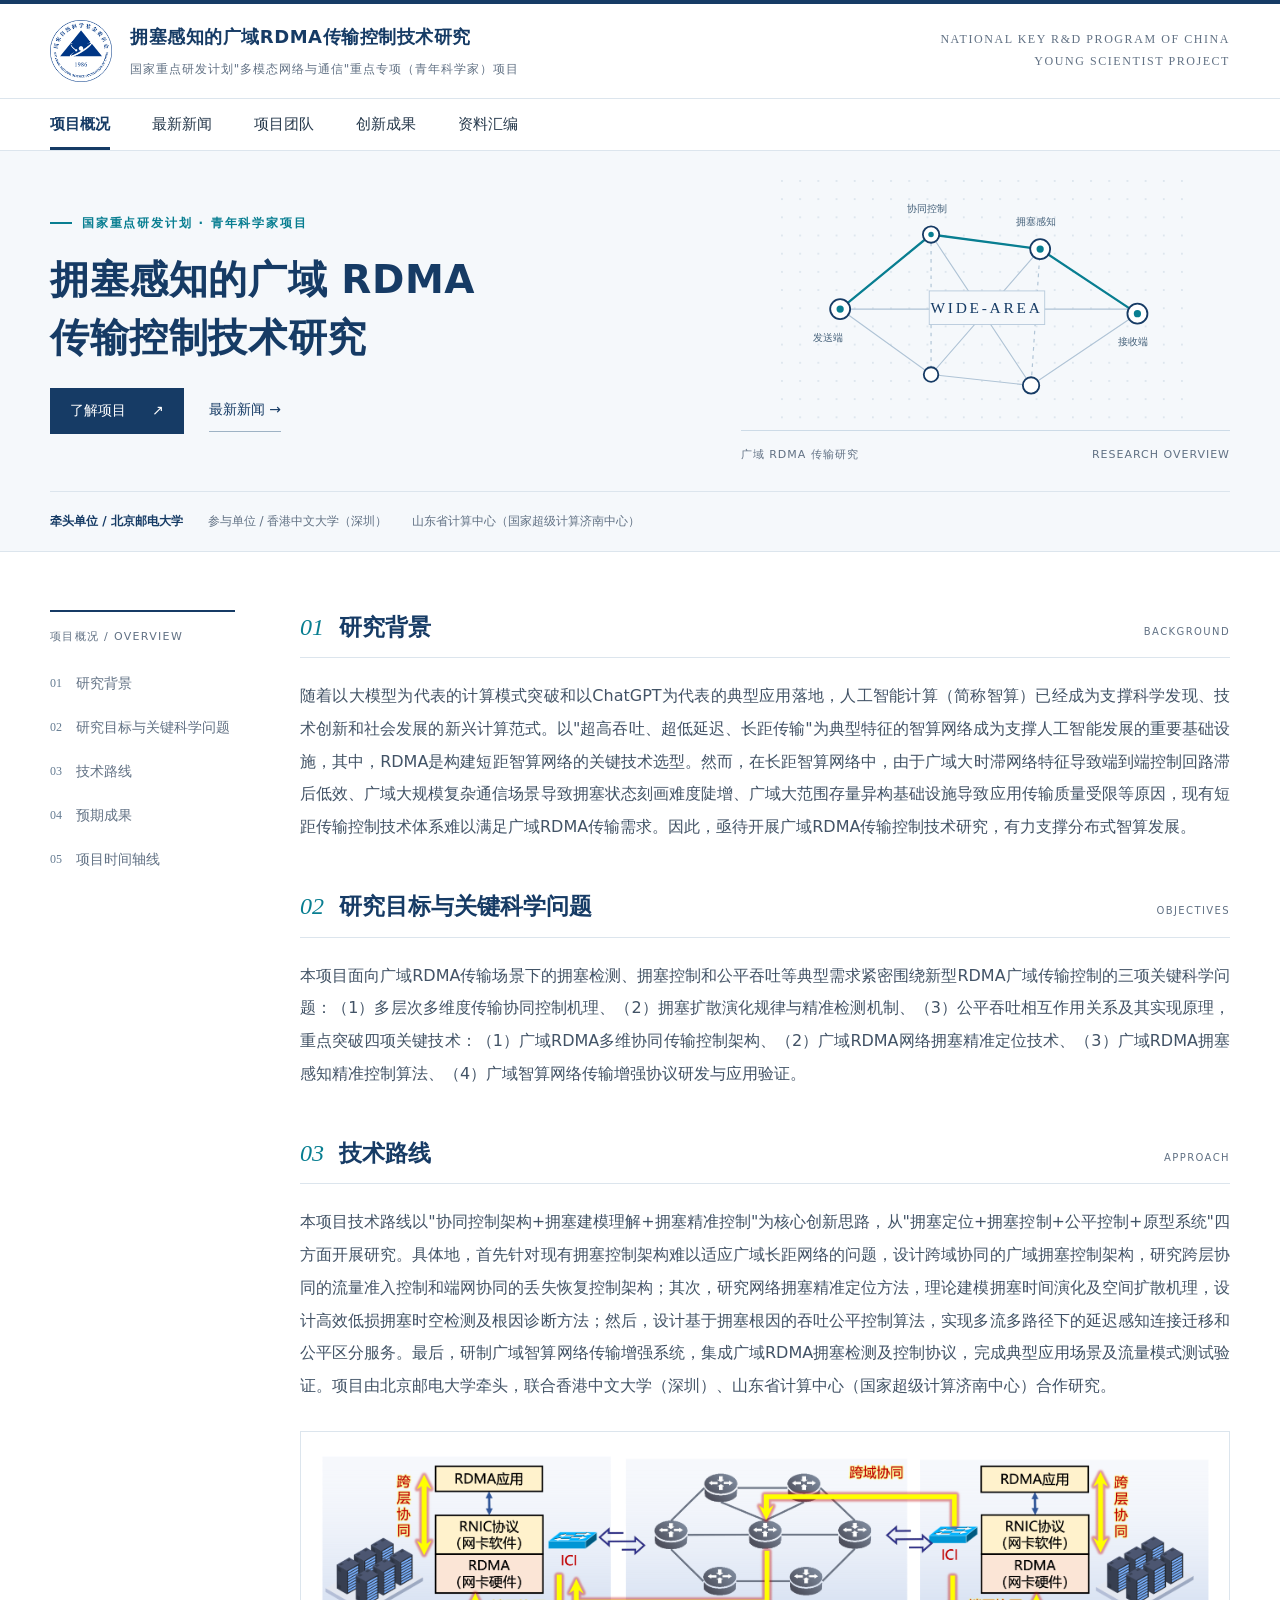
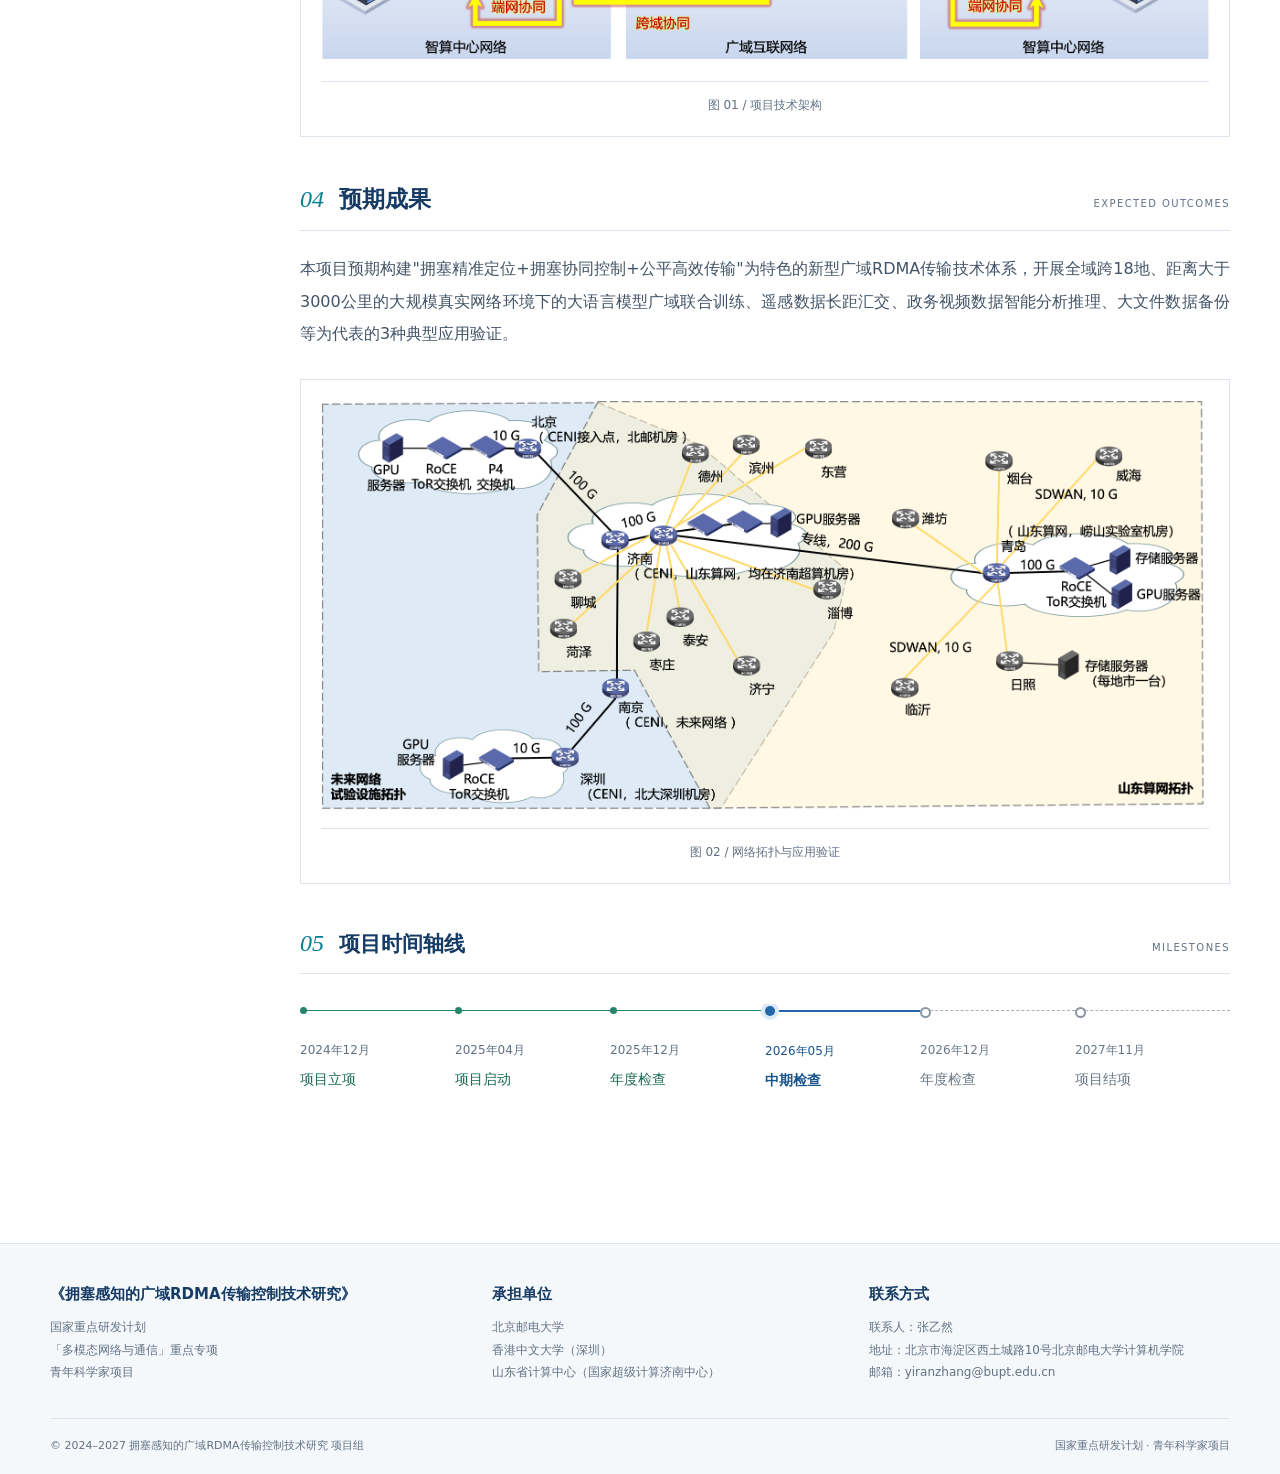
==== commit 18d8d1b0: "fix(site): align content spacing and hide unfinished prototype navigation" ====
--- a/index.html
+++ b/index.html
@@ -5,25 +5,28 @@
     <meta name="viewport" content="width=device-width,initial-scale=1" />
     <meta
       name="description"
-      content='国家重点研发计划「多模态网络与通信」重点专项（青年科学家项目）'
+      content='国家重点研发计划"多模态网络与通信"重点专项（青年科学家）项目'
     />
-    <title>项目概况 · 负载感知的广域 RDMA 路由选择技术研究</title>
+    <title>项目概况 · 拥塞感知的广域RDMA传输控制技术研究</title>
     <link rel="icon" href="assets/NSFC.png" />
     <link rel="stylesheet" href="styles.css" />
     <link rel="stylesheet" href="pages.css" />
     <script src="main.js" defer></script>
   </head>
-  <body class="overview-page">
+  <body>
     <a class="skip" href="#main">跳至正文</a>
     <header class="masthead">
       <div class="wrap brand-row">
         <a class="brand" href="index.html"
           ><img src="assets/NSFC.png" alt="国家自然科学基金委员会标志" width="62" height="62" />
           <div>
-            <strong>负载感知的广域 RDMA 路由选择技术研究</strong
-            ><small>国家重点研发计划「多模态网络与通信」重点专项（青年科学家项目）</small>
+            <strong>拥塞感知的广域RDMA传输控制技术研究</strong
+            ><small>国家重点研发计划"多模态网络与通信"重点专项（青年科学家）项目</small>
           </div></a
         >
+        <div class="brand-note">
+          NATIONAL KEY R&amp;D PROGRAM OF CHINA<br />YOUNG SCIENTIST PROJECT
+        </div>
         <button class="menu-toggle" aria-expanded="false" aria-controls="primary-navigation">
           菜单
         </button>
@@ -32,7 +35,7 @@
         <nav class="wrap" aria-label="主导航">
           <a href="index.html" aria-current="page">项目概况</a><a href="news.html">最新新闻</a
           ><a href="team.html">项目团队</a><a href="innovation.html">创新成果</a
-          ><a href="materials.html">资料汇编</a><a href="prototype.html">原型系统</a>
+          ><a href="materials.html">资料汇编</a>
         </nav>
       </div>
     </header>
@@ -41,23 +44,84 @@
         <div class="wrap hero-inner">
           <div class="hero-copy">
             <div class="eyebrow">国家重点研发计划 · 青年科学家项目</div>
-            <h1>负载感知的广域 RDMA 路由选择技术研究</h1>
+            <h1><span>拥塞感知的广域 RDMA</span><span>传输控制技术研究</span></h1>
+            <div class="hero-actions">
+              <a class="primary" href="#background">了解项目 <span aria-hidden="true">↗</span></a
+              ><a class="text-link" href="news.html">最新新闻 <span aria-hidden="true">→</span></a>
+            </div>
           </div>
+          <div class="network">
+            <svg viewBox="0 0 450 275" role="img" aria-labelledby="network-title">
+              <title id="network-title">广域 RDMA 传输研究示意图</title>
+              <defs>
+                <pattern id="dots" width="20" height="20" patternUnits="userSpaceOnUse">
+                  <circle cx="1" cy="1" r="1" fill="#d5e0e9" />
+                </pattern>
+              </defs>
+              <rect width="450" height="275" fill="url(#dots)" />
+              <g stroke="#b0c4d6" stroke-width="1.3" fill="none">
+                <path
+                  d="M65 142 165 60 285 76 392 147 275 226 165 214Z M65 142 165 214 285 76 M165 60 275 226 392 147 M65 142H392"
+                />
+                <path d="M165 60V214 M285 76 275 226" stroke-dasharray="4 5" />
+              </g>
+              <path
+                d="M65 142 165 60 285 76 392 147"
+                stroke="#087e91"
+                stroke-width="2.5"
+                fill="none"
+              />
+              <g fill="white" stroke="#163b65" stroke-width="2">
+                <circle cx="65" cy="142" r="11" />
+                <circle cx="165" cy="60" r="9" />
+                <circle cx="285" cy="76" r="11" />
+                <circle cx="392" cy="147" r="11" />
+                <circle cx="275" cy="226" r="9" />
+                <circle cx="165" cy="214" r="8" />
+              </g>
+              <g fill="#087e91">
+                <circle cx="65" cy="142" r="4" />
+                <circle cx="165" cy="60" r="3" />
+                <circle cx="285" cy="76" r="4" />
+                <circle cx="392" cy="147" r="4" />
+              </g>
+              <g font-family="Microsoft YaHei, sans-serif" font-size="11" fill="#45617a">
+                <text x="35" y="177">发送端</text>
+                <text x="138" y="35">协同控制</text>
+                <text x="258" y="50">拥塞感知</text>
+                <text x="371" y="182">接收端</text>
+              </g>
+              <rect x="163" y="122" width="127" height="37" fill="#f5f8fb" stroke="#b8cbdc" />
+              <text
+                x="226"
+                y="146"
+                fill="#163b65"
+                text-anchor="middle"
+                font-family="Georgia, serif"
+                font-size="17"
+                letter-spacing="3"
+              >
+                WIDE-AREA
+              </text>
+            </svg>
+            <div class="network-caption">
+              <span>广域 RDMA 传输研究</span><span>RESEARCH OVERVIEW</span>
+            </div>
+          </div>
         </div>
         <div class="wrap hero-meta">
-          <span>牵头单位 / 北京邮电大学</span>
-          <span>参与单位 / 厦门大学、中国联合网络通信集团有限公司</span>
+          <span>牵头单位 / 北京邮电大学</span><span>参与单位 / 香港中文大学（深圳）</span
+          ><span>山东省计算中心（国家超级计算济南中心）</span>
         </div>
       </section>
-      <div class="wrap page-body overview-body">
+      <div class="wrap page-body">
         <aside class="section-nav" aria-label="本页目录">
           <div class="label">项目概况 / OVERVIEW</div>
           <a href="#background"><span>01</span>研究背景</a
           ><a href="#objectives"><span>02</span>研究目标与关键科学问题</a
-          ><a href="#research-content"><span>03</span>研究内容</a
-          ><a href="#approach"><span>04</span>技术路线</a
-          ><a href="#outcomes"><span>05</span>预期成果</a
-          ><a href="#milestones"><span>06</span>项目进度</a>
+          ><a href="#approach"><span>03</span>技术路线</a
+          ><a href="#outcomes"><span>04</span>预期成果</a
+          ><a href="#milestones"><span>05</span>项目时间轴线</a>
         </aside>
         <div>
           <section class="article-section" id="background">
@@ -67,7 +131,7 @@
               <small>BACKGROUND</small>
             </div>
             <p>
-              面向未来智算网络应用对超高吞吐、超低时延广域传输的需求，针对传统 RDMA 网络面临难以高效广域传输的挑战，并且存在负载均衡能力不足、拥塞时性能急剧下降、流量调度较少考虑应用流量模式、难以应对突发流量等难题。本项目聚焦广域 RDMA 网络，着重研究负载感知的广域 RDMA 路由选择技术，支持快速准确的负载检测方法和负载感知的路由决策算法，在多种流量模式下提高广域 RDMA 网络整体吞吐率，减少流完成时间和尾延时。
+              随着以大模型为代表的计算模式突破和以ChatGPT为代表的典型应用落地，人工智能计算（简称智算）已经成为支撑科学发现、技术创新和社会发展的新兴计算范式。以"超高吞吐、超低延迟、长距传输"为典型特征的智算网络成为支撑人工智能发展的重要基础设施，其中，RDMA是构建短距智算网络的关键技术选型。然而，在长距智算网络中，由于广域大时滞网络特征导致端到端控制回路滞后低效、广域大规模复杂通信场景导致拥塞状态刻画难度陡增、广域大范围存量异构基础设施导致应用传输质量受限等原因，现有短距传输控制技术体系难以满足广域RDMA传输需求。因此，亟待开展广域RDMA传输控制技术研究，有力支撑分布式智算发展。
             </p>
           </section>
           <section class="article-section" id="objectives">
@@ -77,116 +141,108 @@
               <small>OBJECTIVES</small>
             </div>
             <p>
-              本项目聚焦广域 RDMA 网络，着重研究负载感知的广域 RDMA 路由选择技术，支持快速准确的负载检测方法和负载感知的路由决策算法，在多种流量模式下提高广域 RDMA 网络整体吞吐率，减少流完成时间和尾延时。
+              本项目面向广域RDMA传输场景下的拥塞检测、拥塞控制和公平吞吐等典型需求紧密围绕新型RDMA广域传输控制的三项关键科学问题：（1）多层次多维度传输协同控制机理、（2）拥塞扩散演化规律与精准检测机制、（3）公平吞吐相互作用关系及其实现原理，重点突破四项关键技术：（1）广域RDMA多维协同传输控制架构、（2）广域RDMA网络拥塞精准定位技术、（3）广域RDMA拥塞感知精准控制算法、（4）广域智算网络传输增强协议研发与应用验证。
             </p>
-            <p>
-              本项目拟解决两个关键科学问题：1. 广域 RDMA 网络负载快速高精度感知与抽象；2. 异构 RDMA 流量模式下的路由性能提升。研究面向广域 RDMA 多种流量模式的差异路由决策方法，提高网络整体吞吐率、减少流完成时间和尾延时。
-            </p>
-            <p>
-              拟解决三项关键技术问题：1. 硬件资源复用的网络负载检测任务动态快速部署。2. 路由决策算法的高效部署与实时验证。3. 广域智算传输网络跨层协同调度与现网验证。
-            </p>
-          </section>
-          <section class="article-section" id="research-content">
+          </section>
+          <section class="article-section" id="approach">
             <div class="section-heading">
               <span class="number">03</span>
-              <h2>研究内容</h2>
-              <small>RESEARCH CONTENT</small>
-            </div>
-            <p>围绕上述关键问题，开展三方面研究：</p>
-            <ol>
-              <li>
-                <p>快速准确的负载检测方法；</p>
-              </li>
-              <li>
-                <p>负载感知的路由决策算法；</p>
-              </li>
-              <li>
-                <p>跨层协同的广域智算网络传输系统与现网验证。</p>
-              </li>
-            </ol>
-          </section>
-          <section class="article-section" id="approach">
-            <div class="section-heading">
-              <span class="number">04</span>
               <h2>技术路线</h2>
               <small>APPROACH</small>
             </div>
-            <p>主要包括以下技术路线：</p>
-            <ol>
-              <li>
-                <p>研究动态可定义的网络负载检测机制，设计通用检测算子集合，实现网络负载检测任务的即时部署；研究多检测任务下的硬件资源复用与优化技术，最大化并发负载检测任务数量；研究网络异构资源负载信息通用抽象理论，对负载信息进行无损抽象，为路由决策系统提供负载信息抽象视图；</p>
-              </li>
-              <li>
-                <p>研究负载感知的 RDMA 流量模式识别技术，构建全局网络流量模式分类表，为智能路径选择提供决策依据；研究在不同类型 RDMA 流量模式下的智能路由决策机制，设计负载感知的路由选择算法，为异构 RDMA 流量提供确定性保障；研究智能路由决策的配置和部署技术，持续反馈优化路由决策；</p>
-              </li>
-              <li>
-                <p>基于软件定义的广域智算网络光传输架构，为大规模广域智算网络提供可重构、可编程的传输底座；研究“IP-光”跨层协作机制，构建融合 IP 层与光层节点的多层拓扑结构，保障负载感知路由决策的确定性传输；基于联通实际网络，面向测试流量和现网流量实现全域跨三地以上、距离大于 2000km 广域智算网络传输增强系统。</p>
-              </li>
-            </ol>
+            <p>
+              本项目技术路线以"协同控制架构+拥塞建模理解+拥塞精准控制"为核心创新思路，从"拥塞定位+拥塞控制+公平控制+原型系统"四方面开展研究。具体地，首先针对现有拥塞控制架构难以适应广域长距网络的问题，设计跨域协同的广域拥塞控制架构，研究跨层协同的流量准入控制和端网协同的丢失恢复控制架构；其次，研究网络拥塞精准定位方法，理论建模拥塞时间演化及空间扩散机理，设计高效低损拥塞时空检测及根因诊断方法；然后，设计基于拥塞根因的吞吐公平控制算法，实现多流多路径下的延迟感知连接迁移和公平区分服务。最后，研制广域智算网络传输增强系统，集成广域RDMA拥塞检测及控制协议，完成典型应用场景及流量模式测试验证。项目由北京邮电大学牵头，联合香港中文大学（深圳）、山东省计算中心（国家超级计算济南中心）合作研究。
+            </p>
             <figure class="figure">
               <a
-                href="assets/rdma-task-logic.png"
+                href="assets/arch.png"
                 target="_blank"
                 rel="noopener"
-                aria-label="在新标签页查看广域 RDMA 路由选择技术任务逻辑图原图"
-              >
-                <img
-                  src="assets/rdma-task-logic.png"
-                  width="1384"
-                  height="846"
+                aria-label="查看图 01 / 项目技术架构原图"
+                ><img
                   loading="lazy"
-                  alt="负载检测为路由决策提供负载信息抽象视图；两项任务的部署策略用于跨层协同与现网验证，现网反馈网络资源负载信息。"
-                />
-              </a>
-              <figcaption>图 2.6.1　负载感知的广域 RDMA 路由选择技术任务逻辑图</figcaption>
+                  src="assets/arch.png"
+                  width="4202"
+                  height="999"
+                  alt="图 01 / 项目技术架构"
+              /></a>
+              <figcaption>图 01 / 项目技术架构</figcaption>
             </figure>
           </section>
           <section class="article-section" id="outcomes">
             <div class="section-heading">
-              <span class="number">05</span>
+              <span class="number">04</span>
               <h2>预期成果</h2>
               <small>EXPECTED OUTCOMES</small>
             </div>
             <p>
-              本项目拟构建广域RDMA路由试验系统1个，预期成果包括：快速准确的负载检测方法1个；负载感知的路由决策方案1套；发表高水平论文8篇；申请专利10项。
+              本项目预期构建"拥塞精准定位+拥塞协同控制+公平高效传输"为特色的新型广域RDMA传输技术体系，开展全域跨18地、距离大于3000公里的大规模真实网络环境下的大语言模型广域联合训练、遥感数据长距汇交、政务视频数据智能分析推理、大文件数据备份等为代表的3种典型应用验证。
             </p>
-            <p>
-              在广域网场景和不少于三种典型应用的流量模式下，平均流完成时间相比PFC减少 50%以上，尾部流完成时间相比 PFC 减少 60%以上；网络吞吐率提高 50%以上；实现全域跨三地以上、距离大于 2000km 的负载均衡，丢包率在 5%以内。
-            </p>
+            <figure class="figure">
+              <a
+                href="assets/topo.png"
+                target="_blank"
+                rel="noopener"
+                aria-label="查看图 02 / 网络拓扑与应用验证原图"
+                ><img
+                  loading="lazy"
+                  src="assets/topo.png"
+                  width="3886"
+                  height="1792"
+                  alt="图 02 / 网络拓扑与应用验证"
+              /></a>
+              <figcaption>图 02 / 网络拓扑与应用验证</figcaption>
+            </figure>
           </section>
           <section class="article-section" id="milestones">
             <div class="section-heading">
-              <span class="number">06</span>
-              <h2>项目进度</h2>
+              <span class="number">05</span>
+              <h2>项目时间轴线</h2>
               <small>MILESTONES</small>
             </div>
-            <div class="timeline" role="region" aria-label="项目进度时间轴" tabindex="0">
-              <article class="milestone milestone--completed">
-                <time datetime="2024-12">2024 年 12 月</time>
-                <h3>项目执行期开始</h3>
-                <small>答辩材料计划于 2024 年第四季度启动</small>
-              </article>
-              <article class="milestone milestone--upcoming">
-                <time datetime="2025-11">2025 年 11 月</time>
-                <h3>年度技术进展报告（计划）</h3>
-              </article>
-              <article class="milestone milestone--upcoming">
-                <time datetime="2026-05">2026 年 5 月</time>
-                <h3>中期进展报告（计划）</h3>
-              </article>
-              <article class="milestone milestone--completed">
-                <time datetime="2026-06">2026 年 6 月</time>
-                <h3>中期检测与执行情况报告</h3>
-                <small>6 月 11 日签发第三方检测报告<br />6 月 22 日为中期执行情况报告落款日期</small>
-              </article>
-              <article class="milestone milestone--upcoming">
-                <time datetime="2026-11">2026 年 11 月</time>
-                <h3>年度技术进展报告（计划）</h3>
-              </article>
-              <article class="milestone milestone--upcoming">
-                <time datetime="2027-11">2027 年 11 月</time>
-                <h3>项目执行期结束（计划）</h3>
-                <small>计划提交项目最终验收科技报告</small>
+            <div class="timeline">
+              <article
+                class="milestone milestone--completed"
+                aria-label="2024年12月，项目立项，已完成"
+              >
+                <time>2024年12月</time>
+                <h3>项目立项</h3>
+              </article>
+              <article
+                class="milestone milestone--completed"
+                aria-label="2025年04月，项目启动，已完成"
+              >
+                <time>2025年04月</time>
+                <h3>项目启动</h3>
+              </article>
+              <article
+                class="milestone milestone--completed"
+                aria-label="2025年12月，年度检查，已完成"
+              >
+                <time>2025年12月</time>
+                <h3>年度检查</h3>
+              </article>
+              <article
+                class="milestone milestone--current"
+                aria-label="2026年05月，中期检查，正处于"
+                aria-current="step"
+              >
+                <time>2026年05月</time>
+                <h3>中期检查</h3>
+              </article>
+              <article
+                class="milestone milestone--upcoming"
+                aria-label="2026年12月，年度检查，未完成"
+              >
+                <time>2026年12月</time>
+                <h3>年度检查</h3>
+              </article>
+              <article
+                class="milestone milestone--upcoming"
+                aria-label="2027年11月，项目结项，未完成"
+              >
+                <time>2027年11月</time>
+                <h3>项目结项</h3>
               </article>
             </div>
           </section>
@@ -197,23 +253,48 @@
       <div class="wrap">
         <div class="footer-grid">
           <section>
-            <h2>负载感知的广域 RDMA 路由选择技术研究</h2>
-            <p>国家重点研发计划「多模态网络与通信」重点专项</p>
-            <p>青年科学家项目</p>
+            <h2>《拥塞感知的广域RDMA传输控制技术研究》</h2>
+            <p>国家重点研发计划<br />「多模态网络与通信」重点专项<br />青年科学家项目</p>
           </section>
           <section>
             <h2>承担单位</h2>
             <ul>
-              <li>北京邮电大学（牵头）</li>
-              <li>厦门大学</li>
-              <li>中国联合网络通信集团有限公司</li>
+              <li>
+                <a href="https://www.bupt.edu.cn/" rel="noopener noreferrer" target="_blank"
+                  >北京邮电大学</a
+                >
+              </li>
+              <li>
+                <a href="https://www.cuhk.edu.cn/" rel="noopener noreferrer" target="_blank"
+                  >香港中文大学（深圳）</a
+                >
+              </li>
+              <li>
+                <a href="https://www.scsc.org/" rel="noopener noreferrer" target="_blank"
+                  >山东省计算中心（国家超级计算济南中心）</a
+                >
+              </li>
             </ul>
           </section>
           <section>
-            <h2>项目信息</h2>
-            <p>项目编号 2024YFB2906900</p>
-            <p>执行期 2024 年 12 月至 2027 年 11 月</p>
-          </section>
+            <h2>联系方式</h2>
+            <ul>
+              <li>联系人：张乙然</li>
+              <li>
+                <a
+                  href="https://maps.apple.com/?q=%E5%8C%97%E4%BA%AC%E5%B8%82%E6%B5%B7%E6%B7%80%E5%8C%BA%E8%A5%BF%E5%9C%9F%E5%9F%8E%E8%B7%AF10%E5%8F%B7%E5%8C%97%E4%BA%AC%E9%82%AE%E7%94%B5%E5%A4%A7%E5%AD%A6%E8%AE%A1%E7%AE%97%E6%9C%BA%E5%AD%A6%E9%99%A2"
+                  rel="noopener noreferrer"
+                  target="_blank"
+                  >地址：北京市海淀区西土城路10号北京邮电大学计算机学院</a
+                >
+              </li>
+              <li><a href="mailto:yiranzhang@bupt.edu.cn">邮箱：yiranzhang@bupt.edu.cn</a></li>
+            </ul>
+          </section>
+        </div>
+        <div class="copyright">
+          <span>© 2024–2027 拥塞感知的广域RDMA传输控制技术研究 项目组</span
+          ><span>国家重点研发计划 · 青年科学家项目</span>
         </div>
       </div>
     </footer>
--- a/pages.css
+++ b/pages.css
@@ -1,4 +1,7 @@
 /* Inner pages share the homepage's colors, chapter headings and reading grid. */
+.research-content-page {
+  --width: 1360px;
+}
 .hero .hero-inner {
   padding-block: 30px 26px;
 }
@@ -136,99 +139,6 @@
 .team-student-icon {
   display: none;
 }
-.team-grid {
-  display: grid;
-  grid-template-columns: repeat(auto-fit, minmax(min(220px, 100%), 1fr));
-  gap: 16px;
-}
-.team-grid .team-participant {
-  display: flex;
-  flex-direction: column;
-  gap: 9px;
-  min-width: 0;
-  padding: 16px;
-  border: 1px solid var(--line);
-  border-radius: 8px;
-  background: var(--paper);
-}
-.team-logo-block {
-  display: grid;
-  place-items: center;
-  min-height: 76px;
-  margin-bottom: 3px;
-  padding: 8px 12px;
-  border: 1px solid var(--line);
-  border-radius: 5px;
-  background: var(--white);
-}
-.team-grid .team-participant-logo {
-  width: min(195px, 100%);
-  height: 58px;
-  margin: 0;
-  object-position: center;
-}
-.team-role {
-  color: var(--accent);
-  font-size: 13px;
-  font-weight: 650;
-}
-.team-grid h3 {
-  margin: 0;
-  font-size: 17px;
-  line-height: 1.45;
-}
-.team-grid .team-participant p,
-.team-summary p {
-  margin: 0;
-  text-align: start;
-  font-size: 14px;
-  line-height: 1.7;
-}
-.team-grid .team-participant .team-platform {
-  margin-top: auto;
-  padding-top: 10px;
-  border-top: 1px solid var(--line);
-  color: var(--muted);
-}
-.team-summary {
-  display: flex;
-  flex-wrap: wrap;
-  align-items: center;
-  justify-content: space-between;
-  gap: 8px 20px;
-  margin-bottom: 16px;
-  padding: 12px 16px;
-  border: 1px solid var(--line);
-  border-left: 3px solid var(--accent);
-  background: var(--paper);
-  color: var(--navy);
-  font-size: 15px;
-  line-height: 1.5;
-}
-.team-summary strong {
-  font-size: 23px;
-  font-variant-numeric: tabular-nums;
-}
-.team-summary small {
-  display: block;
-  color: var(--muted);
-}
-.team-profile-head {
-  display: grid;
-  grid-template-columns: 72px minmax(0, 1fr);
-  align-items: center;
-  gap: 12px;
-  margin-bottom: 4px;
-}
-.team-profile-head img {
-  display: block;
-  width: 72px;
-  height: 88px;
-  border: 1px solid var(--line);
-  border-radius: 5px;
-  object-fit: cover;
-  object-position: center 20%;
-}
 .innovation-entry {
   padding: 0 0 28px;
   margin-bottom: 24px;
@@ -292,67 +202,21 @@
   color: var(--muted);
 }
 .news-archive {
-  display: grid;
-  grid-template-columns: repeat(auto-fit, minmax(min(248px, 100%), 1fr));
-  gap: 14px;
-  padding-block: 28px 55px;
-}
-.news-card {
-  display: flex;
-  flex-direction: column;
-  gap: 7px;
-  min-width: 0;
-  padding: 14px;
-  border: 1px solid var(--line);
-  border-radius: 8px;
-  background: var(--paper);
-  box-shadow: 0 2px 5px #163b650d;
-}
-.news-card time {
-  color: var(--accent);
-  font-size: 14px;
-  font-weight: 650;
+  padding-block: 38px 75px;
+}
+.news-archive .news-item {
+  grid-template-columns: 130px 1fr 170px;
+}
+.news-archive .news-item time {
+  font-size: 18px;
+  font-weight: 500;
   white-space: nowrap;
 }
-.news-card--text {
-  align-self: start;
-}
-.news-card h2 {
-  font-size: 16px;
-  line-height: 1.45;
-}
-.news-card p {
-  margin: 7px 0 0;
+.news-archive .news-item:first-child {
+  border-top: 0;
+}
+.news-archive .news-item h2 {
   color: var(--ink);
-  font-size: 14px;
-  line-height: 1.6;
-}
-.news-card p a {
-  color: var(--accent);
-  text-decoration: underline;
-  text-underline-offset: 3px;
-}
-.news-card-media {
-  margin: auto 0 0;
-  padding-top: 6px;
-}
-.news-card-media a {
-  display: block;
-}
-.news-card-media img {
-  display: block;
-  width: 100%;
-  height: auto;
-  aspect-ratio: 16 / 10;
-  object-fit: contain;
-  border: 1px solid var(--line);
-  border-radius: 5px;
-  background: #fff;
-}
-.news-card-media figcaption {
-  margin-top: 6px;
-  color: var(--muted);
-  font-size: 12px;
 }
 .prototype-note {
   font-size: 12px;
@@ -696,6 +560,12 @@
   .news-archive {
     padding-block: 15px 45px;
   }
+  .news-archive .news-item {
+    grid-template-columns: 95px 1fr;
+  }
+  .news-archive .news-item time {
+    font-size: 16px;
+  }
   .proto-dashboard {
     grid-template-columns: 1fr;
   }
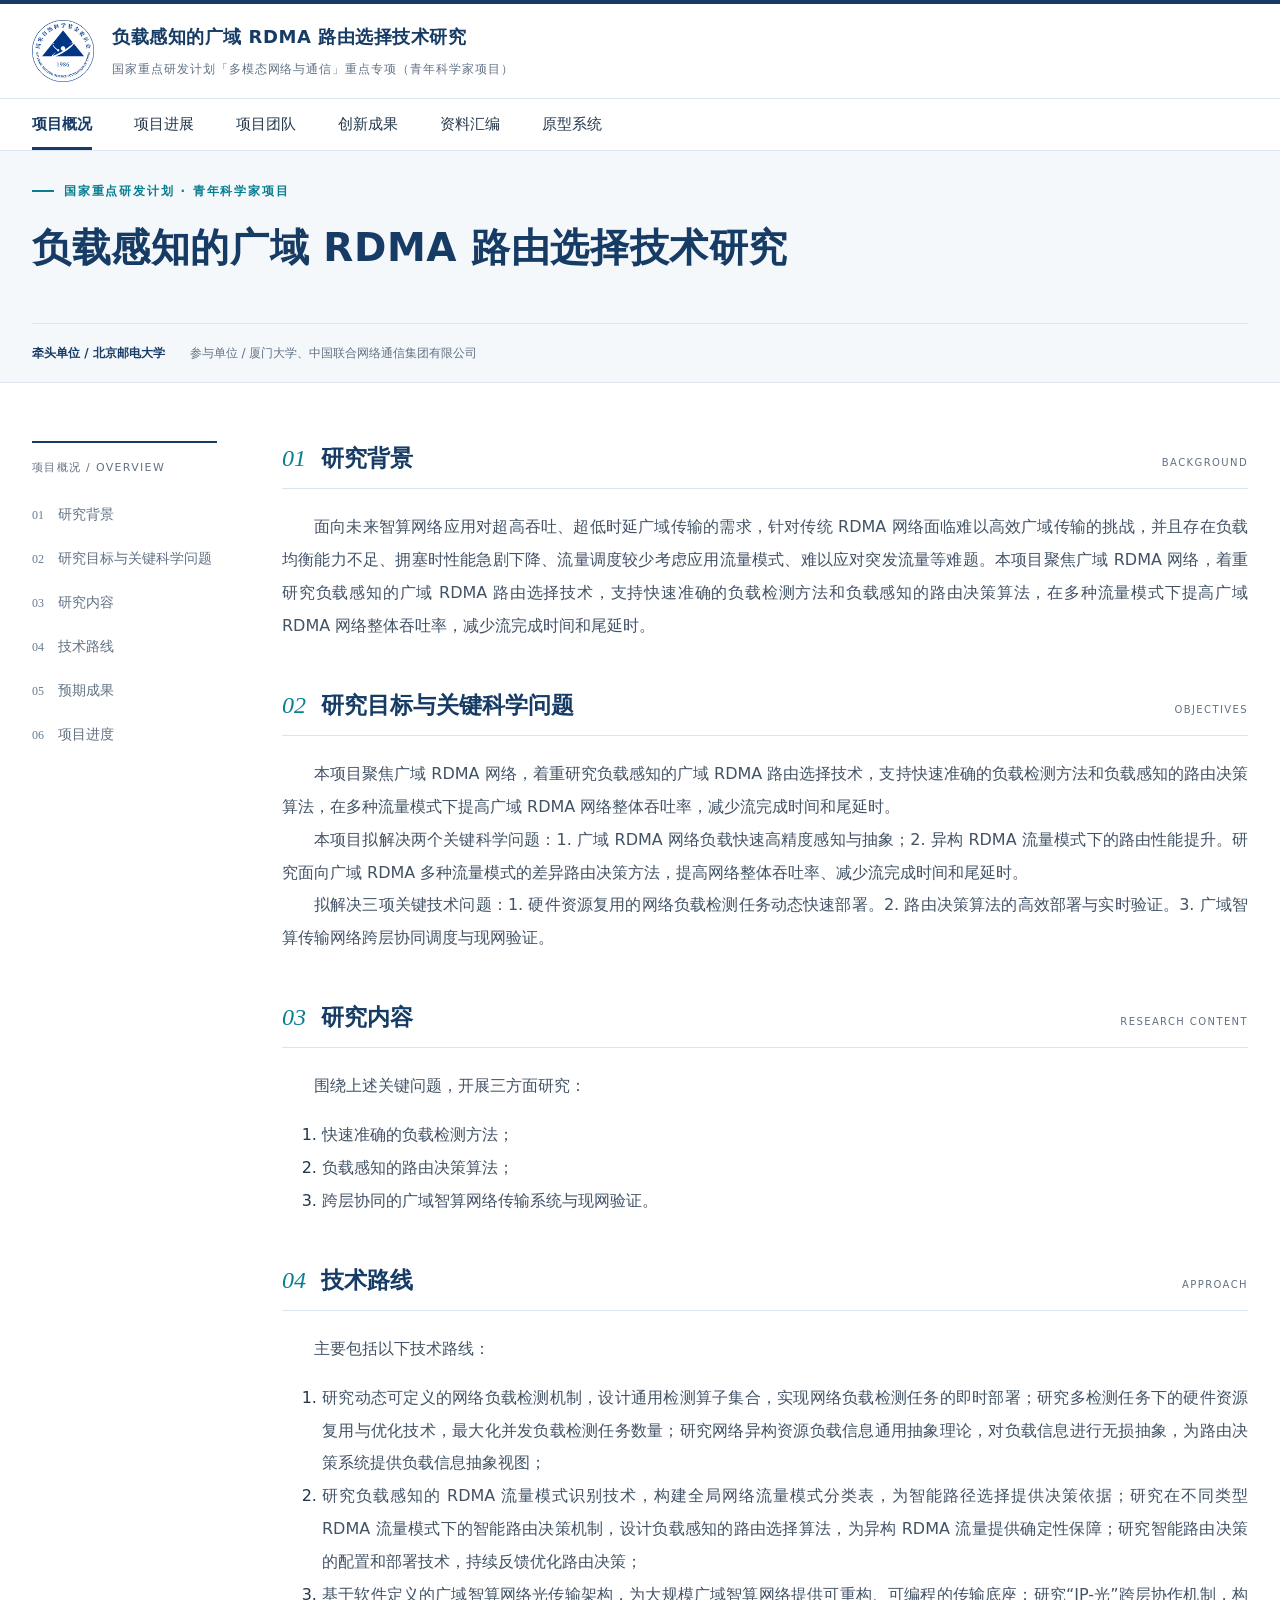
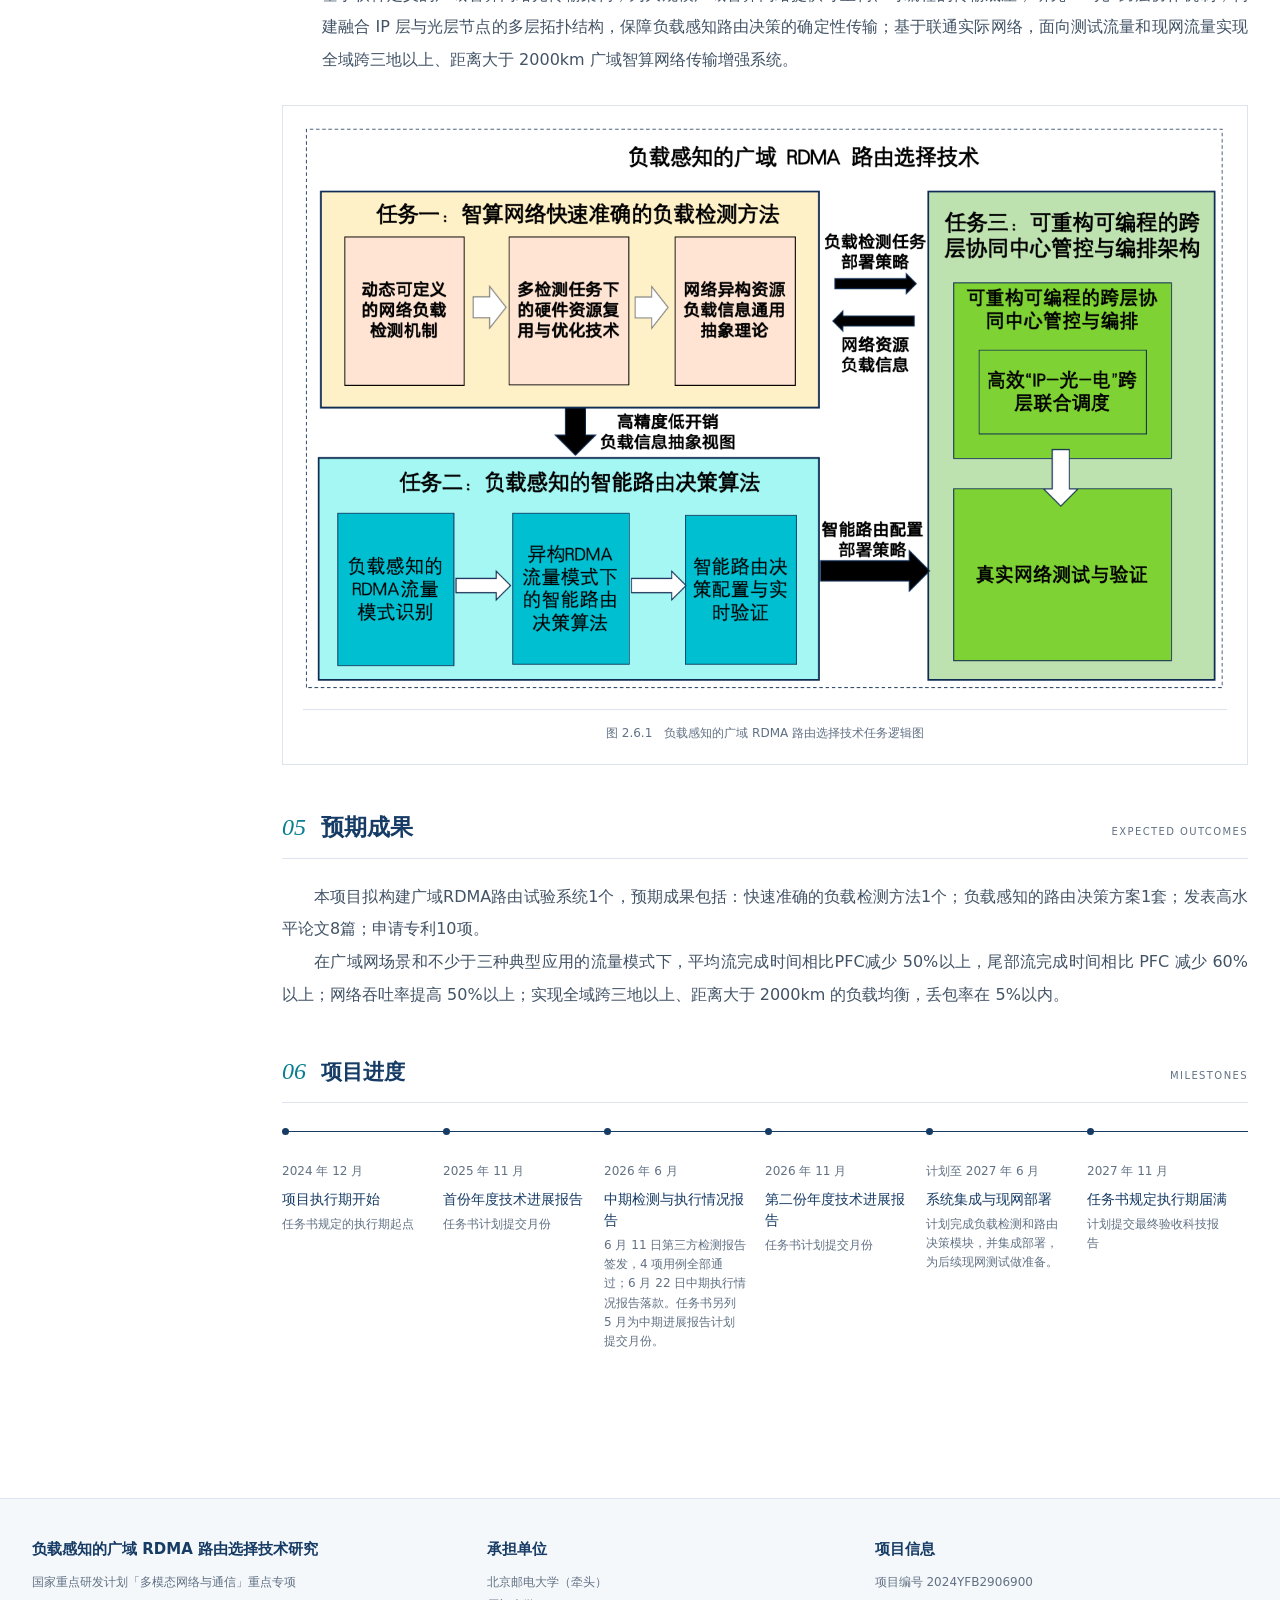
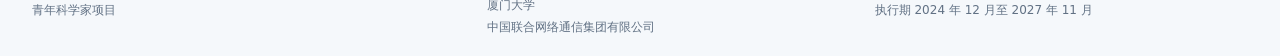
==== commit 0f8a651b: "更新项目进展、团队主页和首页时间轴" ====
--- a/index.html
+++ b/index.html
@@ -5,37 +5,34 @@
     <meta name="viewport" content="width=device-width,initial-scale=1" />
     <meta
       name="description"
-      content='国家重点研发计划"多模态网络与通信"重点专项（青年科学家）项目'
+      content='国家重点研发计划「多模态网络与通信」重点专项（青年科学家项目）'
     />
-    <title>项目概况 · 拥塞感知的广域RDMA传输控制技术研究</title>
+    <title>项目概况 · 负载感知的广域 RDMA 路由选择技术研究</title>
     <link rel="icon" href="assets/NSFC.png" />
     <link rel="stylesheet" href="styles.css" />
     <link rel="stylesheet" href="pages.css" />
     <script src="main.js" defer></script>
   </head>
-  <body>
+  <body class="overview-page">
     <a class="skip" href="#main">跳至正文</a>
     <header class="masthead">
       <div class="wrap brand-row">
         <a class="brand" href="index.html"
           ><img src="assets/NSFC.png" alt="国家自然科学基金委员会标志" width="62" height="62" />
           <div>
-            <strong>拥塞感知的广域RDMA传输控制技术研究</strong
-            ><small>国家重点研发计划"多模态网络与通信"重点专项（青年科学家）项目</small>
+            <strong>负载感知的广域 RDMA 路由选择技术研究</strong
+            ><small>国家重点研发计划「多模态网络与通信」重点专项（青年科学家项目）</small>
           </div></a
         >
-        <div class="brand-note">
-          NATIONAL KEY R&amp;D PROGRAM OF CHINA<br />YOUNG SCIENTIST PROJECT
-        </div>
         <button class="menu-toggle" aria-expanded="false" aria-controls="primary-navigation">
           菜单
         </button>
       </div>
       <div class="nav-row" id="primary-navigation">
         <nav class="wrap" aria-label="主导航">
-          <a href="index.html" aria-current="page">项目概况</a><a href="news.html">最新新闻</a
+          <a href="index.html" aria-current="page">项目概况</a><a href="news.html">项目进展</a
           ><a href="team.html">项目团队</a><a href="innovation.html">创新成果</a
-          ><a href="materials.html">资料汇编</a>
+          ><a href="materials.html">资料汇编</a><a href="prototype.html">原型系统</a>
         </nav>
       </div>
     </header>
@@ -44,84 +41,23 @@
         <div class="wrap hero-inner">
           <div class="hero-copy">
             <div class="eyebrow">国家重点研发计划 · 青年科学家项目</div>
-            <h1><span>拥塞感知的广域 RDMA</span><span>传输控制技术研究</span></h1>
-            <div class="hero-actions">
-              <a class="primary" href="#background">了解项目 <span aria-hidden="true">↗</span></a
-              ><a class="text-link" href="news.html">最新新闻 <span aria-hidden="true">→</span></a>
-            </div>
+            <h1>负载感知的广域 RDMA 路由选择技术研究</h1>
           </div>
-          <div class="network">
-            <svg viewBox="0 0 450 275" role="img" aria-labelledby="network-title">
-              <title id="network-title">广域 RDMA 传输研究示意图</title>
-              <defs>
-                <pattern id="dots" width="20" height="20" patternUnits="userSpaceOnUse">
-                  <circle cx="1" cy="1" r="1" fill="#d5e0e9" />
-                </pattern>
-              </defs>
-              <rect width="450" height="275" fill="url(#dots)" />
-              <g stroke="#b0c4d6" stroke-width="1.3" fill="none">
-                <path
-                  d="M65 142 165 60 285 76 392 147 275 226 165 214Z M65 142 165 214 285 76 M165 60 275 226 392 147 M65 142H392"
-                />
-                <path d="M165 60V214 M285 76 275 226" stroke-dasharray="4 5" />
-              </g>
-              <path
-                d="M65 142 165 60 285 76 392 147"
-                stroke="#087e91"
-                stroke-width="2.5"
-                fill="none"
-              />
-              <g fill="white" stroke="#163b65" stroke-width="2">
-                <circle cx="65" cy="142" r="11" />
-                <circle cx="165" cy="60" r="9" />
-                <circle cx="285" cy="76" r="11" />
-                <circle cx="392" cy="147" r="11" />
-                <circle cx="275" cy="226" r="9" />
-                <circle cx="165" cy="214" r="8" />
-              </g>
-              <g fill="#087e91">
-                <circle cx="65" cy="142" r="4" />
-                <circle cx="165" cy="60" r="3" />
-                <circle cx="285" cy="76" r="4" />
-                <circle cx="392" cy="147" r="4" />
-              </g>
-              <g font-family="Microsoft YaHei, sans-serif" font-size="11" fill="#45617a">
-                <text x="35" y="177">发送端</text>
-                <text x="138" y="35">协同控制</text>
-                <text x="258" y="50">拥塞感知</text>
-                <text x="371" y="182">接收端</text>
-              </g>
-              <rect x="163" y="122" width="127" height="37" fill="#f5f8fb" stroke="#b8cbdc" />
-              <text
-                x="226"
-                y="146"
-                fill="#163b65"
-                text-anchor="middle"
-                font-family="Georgia, serif"
-                font-size="17"
-                letter-spacing="3"
-              >
-                WIDE-AREA
-              </text>
-            </svg>
-            <div class="network-caption">
-              <span>广域 RDMA 传输研究</span><span>RESEARCH OVERVIEW</span>
-            </div>
-          </div>
         </div>
         <div class="wrap hero-meta">
-          <span>牵头单位 / 北京邮电大学</span><span>参与单位 / 香港中文大学（深圳）</span
-          ><span>山东省计算中心（国家超级计算济南中心）</span>
+          <span>牵头单位 / 北京邮电大学</span>
+          <span>参与单位 / 厦门大学、中国联合网络通信集团有限公司</span>
         </div>
       </section>
-      <div class="wrap page-body">
+      <div class="wrap page-body overview-body">
         <aside class="section-nav" aria-label="本页目录">
           <div class="label">项目概况 / OVERVIEW</div>
           <a href="#background"><span>01</span>研究背景</a
           ><a href="#objectives"><span>02</span>研究目标与关键科学问题</a
-          ><a href="#approach"><span>03</span>技术路线</a
-          ><a href="#outcomes"><span>04</span>预期成果</a
-          ><a href="#milestones"><span>05</span>项目时间轴线</a>
+          ><a href="#research-content"><span>03</span>研究内容</a
+          ><a href="#approach"><span>04</span>技术路线</a
+          ><a href="#outcomes"><span>05</span>预期成果</a
+          ><a href="#milestones"><span>06</span>项目进度</a>
         </aside>
         <div>
           <section class="article-section" id="background">
@@ -131,7 +67,7 @@
               <small>BACKGROUND</small>
             </div>
             <p>
-              随着以大模型为代表的计算模式突破和以ChatGPT为代表的典型应用落地，人工智能计算（简称智算）已经成为支撑科学发现、技术创新和社会发展的新兴计算范式。以"超高吞吐、超低延迟、长距传输"为典型特征的智算网络成为支撑人工智能发展的重要基础设施，其中，RDMA是构建短距智算网络的关键技术选型。然而，在长距智算网络中，由于广域大时滞网络特征导致端到端控制回路滞后低效、广域大规模复杂通信场景导致拥塞状态刻画难度陡增、广域大范围存量异构基础设施导致应用传输质量受限等原因，现有短距传输控制技术体系难以满足广域RDMA传输需求。因此，亟待开展广域RDMA传输控制技术研究，有力支撑分布式智算发展。
+              面向未来智算网络应用对超高吞吐、超低时延广域传输的需求，针对传统 RDMA 网络面临难以高效广域传输的挑战，并且存在负载均衡能力不足、拥塞时性能急剧下降、流量调度较少考虑应用流量模式、难以应对突发流量等难题。本项目聚焦广域 RDMA 网络，着重研究负载感知的广域 RDMA 路由选择技术，支持快速准确的负载检测方法和负载感知的路由决策算法，在多种流量模式下提高广域 RDMA 网络整体吞吐率，减少流完成时间和尾延时。
             </p>
           </section>
           <section class="article-section" id="objectives">
@@ -141,108 +77,120 @@
               <small>OBJECTIVES</small>
             </div>
             <p>
-              本项目面向广域RDMA传输场景下的拥塞检测、拥塞控制和公平吞吐等典型需求紧密围绕新型RDMA广域传输控制的三项关键科学问题：（1）多层次多维度传输协同控制机理、（2）拥塞扩散演化规律与精准检测机制、（3）公平吞吐相互作用关系及其实现原理，重点突破四项关键技术：（1）广域RDMA多维协同传输控制架构、（2）广域RDMA网络拥塞精准定位技术、（3）广域RDMA拥塞感知精准控制算法、（4）广域智算网络传输增强协议研发与应用验证。
-            </p>
+              本项目聚焦广域 RDMA 网络，着重研究负载感知的广域 RDMA 路由选择技术，支持快速准确的负载检测方法和负载感知的路由决策算法，在多种流量模式下提高广域 RDMA 网络整体吞吐率，减少流完成时间和尾延时。
+            </p>
+            <p>
+              本项目拟解决两个关键科学问题：1. 广域 RDMA 网络负载快速高精度感知与抽象；2. 异构 RDMA 流量模式下的路由性能提升。研究面向广域 RDMA 多种流量模式的差异路由决策方法，提高网络整体吞吐率、减少流完成时间和尾延时。
+            </p>
+            <p>
+              拟解决三项关键技术问题：1. 硬件资源复用的网络负载检测任务动态快速部署。2. 路由决策算法的高效部署与实时验证。3. 广域智算传输网络跨层协同调度与现网验证。
+            </p>
+          </section>
+          <section class="article-section" id="research-content">
+            <div class="section-heading">
+              <span class="number">03</span>
+              <h2>研究内容</h2>
+              <small>RESEARCH CONTENT</small>
+            </div>
+            <p>围绕上述关键问题，开展三方面研究：</p>
+            <ol>
+              <li>
+                <p>快速准确的负载检测方法；</p>
+              </li>
+              <li>
+                <p>负载感知的路由决策算法；</p>
+              </li>
+              <li>
+                <p>跨层协同的广域智算网络传输系统与现网验证。</p>
+              </li>
+            </ol>
           </section>
           <section class="article-section" id="approach">
             <div class="section-heading">
-              <span class="number">03</span>
+              <span class="number">04</span>
               <h2>技术路线</h2>
               <small>APPROACH</small>
             </div>
-            <p>
-              本项目技术路线以"协同控制架构+拥塞建模理解+拥塞精准控制"为核心创新思路，从"拥塞定位+拥塞控制+公平控制+原型系统"四方面开展研究。具体地，首先针对现有拥塞控制架构难以适应广域长距网络的问题，设计跨域协同的广域拥塞控制架构，研究跨层协同的流量准入控制和端网协同的丢失恢复控制架构；其次，研究网络拥塞精准定位方法，理论建模拥塞时间演化及空间扩散机理，设计高效低损拥塞时空检测及根因诊断方法；然后，设计基于拥塞根因的吞吐公平控制算法，实现多流多路径下的延迟感知连接迁移和公平区分服务。最后，研制广域智算网络传输增强系统，集成广域RDMA拥塞检测及控制协议，完成典型应用场景及流量模式测试验证。项目由北京邮电大学牵头，联合香港中文大学（深圳）、山东省计算中心（国家超级计算济南中心）合作研究。
-            </p>
+            <p>主要包括以下技术路线：</p>
+            <ol>
+              <li>
+                <p>研究动态可定义的网络负载检测机制，设计通用检测算子集合，实现网络负载检测任务的即时部署；研究多检测任务下的硬件资源复用与优化技术，最大化并发负载检测任务数量；研究网络异构资源负载信息通用抽象理论，对负载信息进行无损抽象，为路由决策系统提供负载信息抽象视图；</p>
+              </li>
+              <li>
+                <p>研究负载感知的 RDMA 流量模式识别技术，构建全局网络流量模式分类表，为智能路径选择提供决策依据；研究在不同类型 RDMA 流量模式下的智能路由决策机制，设计负载感知的路由选择算法，为异构 RDMA 流量提供确定性保障；研究智能路由决策的配置和部署技术，持续反馈优化路由决策；</p>
+              </li>
+              <li>
+                <p>基于软件定义的广域智算网络光传输架构，为大规模广域智算网络提供可重构、可编程的传输底座；研究“IP-光”跨层协作机制，构建融合 IP 层与光层节点的多层拓扑结构，保障负载感知路由决策的确定性传输；基于联通实际网络，面向测试流量和现网流量实现全域跨三地以上、距离大于 2000km 广域智算网络传输增强系统。</p>
+              </li>
+            </ol>
             <figure class="figure">
               <a
-                href="assets/arch.png"
+                href="assets/rdma-task-logic.png"
                 target="_blank"
                 rel="noopener"
-                aria-label="查看图 01 / 项目技术架构原图"
-                ><img
+                aria-label="在新标签页查看广域 RDMA 路由选择技术任务逻辑图原图"
+              >
+                <img
+                  src="assets/rdma-task-logic.png"
+                  width="1384"
+                  height="846"
                   loading="lazy"
-                  src="assets/arch.png"
-                  width="4202"
-                  height="999"
-                  alt="图 01 / 项目技术架构"
-              /></a>
-              <figcaption>图 01 / 项目技术架构</figcaption>
+                  alt="负载检测为路由决策提供负载信息抽象视图；两项任务的部署策略用于跨层协同与现网验证，现网反馈网络资源负载信息。"
+                />
+              </a>
+              <figcaption>图 2.6.1　负载感知的广域 RDMA 路由选择技术任务逻辑图</figcaption>
             </figure>
           </section>
           <section class="article-section" id="outcomes">
             <div class="section-heading">
-              <span class="number">04</span>
+              <span class="number">05</span>
               <h2>预期成果</h2>
               <small>EXPECTED OUTCOMES</small>
             </div>
             <p>
-              本项目预期构建"拥塞精准定位+拥塞协同控制+公平高效传输"为特色的新型广域RDMA传输技术体系，开展全域跨18地、距离大于3000公里的大规模真实网络环境下的大语言模型广域联合训练、遥感数据长距汇交、政务视频数据智能分析推理、大文件数据备份等为代表的3种典型应用验证。
-            </p>
-            <figure class="figure">
-              <a
-                href="assets/topo.png"
-                target="_blank"
-                rel="noopener"
-                aria-label="查看图 02 / 网络拓扑与应用验证原图"
-                ><img
-                  loading="lazy"
-                  src="assets/topo.png"
-                  width="3886"
-                  height="1792"
-                  alt="图 02 / 网络拓扑与应用验证"
-              /></a>
-              <figcaption>图 02 / 网络拓扑与应用验证</figcaption>
-            </figure>
+              本项目拟构建广域RDMA路由试验系统1个，预期成果包括：快速准确的负载检测方法1个；负载感知的路由决策方案1套；发表高水平论文8篇；申请专利10项。
+            </p>
+            <p>
+              在广域网场景和不少于三种典型应用的流量模式下，平均流完成时间相比PFC减少 50%以上，尾部流完成时间相比 PFC 减少 60%以上；网络吞吐率提高 50%以上；实现全域跨三地以上、距离大于 2000km 的负载均衡，丢包率在 5%以内。
+            </p>
           </section>
           <section class="article-section" id="milestones">
             <div class="section-heading">
-              <span class="number">05</span>
-              <h2>项目时间轴线</h2>
+              <span class="number">06</span>
+              <h2>项目进度</h2>
               <small>MILESTONES</small>
             </div>
-            <div class="timeline">
-              <article
-                class="milestone milestone--completed"
-                aria-label="2024年12月，项目立项，已完成"
-              >
-                <time>2024年12月</time>
-                <h3>项目立项</h3>
-              </article>
-              <article
-                class="milestone milestone--completed"
-                aria-label="2025年04月，项目启动，已完成"
-              >
-                <time>2025年04月</time>
-                <h3>项目启动</h3>
-              </article>
-              <article
-                class="milestone milestone--completed"
-                aria-label="2025年12月，年度检查，已完成"
-              >
-                <time>2025年12月</time>
-                <h3>年度检查</h3>
-              </article>
-              <article
-                class="milestone milestone--current"
-                aria-label="2026年05月，中期检查，正处于"
-                aria-current="step"
-              >
-                <time>2026年05月</time>
-                <h3>中期检查</h3>
-              </article>
-              <article
-                class="milestone milestone--upcoming"
-                aria-label="2026年12月，年度检查，未完成"
-              >
-                <time>2026年12月</time>
-                <h3>年度检查</h3>
-              </article>
-              <article
-                class="milestone milestone--upcoming"
-                aria-label="2027年11月，项目结项，未完成"
-              >
-                <time>2027年11月</time>
-                <h3>项目结项</h3>
+            <div class="timeline-hint">横向滑动查看更多进度</div>
+            <div class="timeline" role="region" aria-label="项目进度时间轴" tabindex="0">
+              <article class="milestone">
+                <time datetime="2024-12">2024 年 12 月</time>
+                <h3>项目执行期开始</h3>
+                <small>任务书规定的执行期起点</small>
+              </article>
+              <article class="milestone">
+                <time datetime="2025-11">2025 年 11 月</time>
+                <h3>首份年度技术进展报告</h3>
+                <small>任务书计划提交月份</small>
+              </article>
+              <article class="milestone">
+                <time datetime="2026-06">2026 年 6 月</time>
+                <h3>中期检测与执行情况报告</h3>
+                <small>6 月 11 日第三方检测报告签发，4 项用例全部通过；6 月 22 日中期执行情况报告落款。任务书另列 5 月为中期进展报告计划提交月份。</small>
+              </article>
+              <article class="milestone">
+                <time datetime="2026-11">2026 年 11 月</time>
+                <h3>第二份年度技术进展报告</h3>
+                <small>任务书计划提交月份</small>
+              </article>
+              <article class="milestone">
+                <time datetime="2027-06">计划至 2027 年 6 月</time>
+                <h3>系统集成与现网部署</h3>
+                <small>计划完成负载检测和路由决策模块，并集成部署，为后续现网测试做准备。</small>
+              </article>
+              <article class="milestone">
+                <time datetime="2027-11">2027 年 11 月</time>
+                <h3>任务书规定执行期届满</h3>
+                <small>计划提交最终验收科技报告</small>
               </article>
             </div>
           </section>
@@ -253,48 +201,23 @@
       <div class="wrap">
         <div class="footer-grid">
           <section>
-            <h2>《拥塞感知的广域RDMA传输控制技术研究》</h2>
-            <p>国家重点研发计划<br />「多模态网络与通信」重点专项<br />青年科学家项目</p>
+            <h2>负载感知的广域 RDMA 路由选择技术研究</h2>
+            <p>国家重点研发计划「多模态网络与通信」重点专项</p>
+            <p>青年科学家项目</p>
           </section>
           <section>
             <h2>承担单位</h2>
             <ul>
-              <li>
-                <a href="https://www.bupt.edu.cn/" rel="noopener noreferrer" target="_blank"
-                  >北京邮电大学</a
-                >
-              </li>
-              <li>
-                <a href="https://www.cuhk.edu.cn/" rel="noopener noreferrer" target="_blank"
-                  >香港中文大学（深圳）</a
-                >
-              </li>
-              <li>
-                <a href="https://www.scsc.org/" rel="noopener noreferrer" target="_blank"
-                  >山东省计算中心（国家超级计算济南中心）</a
-                >
-              </li>
+              <li>北京邮电大学（牵头）</li>
+              <li>厦门大学</li>
+              <li>中国联合网络通信集团有限公司</li>
             </ul>
           </section>
           <section>
-            <h2>联系方式</h2>
-            <ul>
-              <li>联系人：张乙然</li>
-              <li>
-                <a
-                  href="https://maps.apple.com/?q=%E5%8C%97%E4%BA%AC%E5%B8%82%E6%B5%B7%E6%B7%80%E5%8C%BA%E8%A5%BF%E5%9C%9F%E5%9F%8E%E8%B7%AF10%E5%8F%B7%E5%8C%97%E4%BA%AC%E9%82%AE%E7%94%B5%E5%A4%A7%E5%AD%A6%E8%AE%A1%E7%AE%97%E6%9C%BA%E5%AD%A6%E9%99%A2"
-                  rel="noopener noreferrer"
-                  target="_blank"
-                  >地址：北京市海淀区西土城路10号北京邮电大学计算机学院</a
-                >
-              </li>
-              <li><a href="mailto:yiranzhang@bupt.edu.cn">邮箱：yiranzhang@bupt.edu.cn</a></li>
-            </ul>
-          </section>
-        </div>
-        <div class="copyright">
-          <span>© 2024–2027 拥塞感知的广域RDMA传输控制技术研究 项目组</span
-          ><span>国家重点研发计划 · 青年科学家项目</span>
+            <h2>项目信息</h2>
+            <p>项目编号 2024YFB2906900</p>
+            <p>执行期 2024 年 12 月至 2027 年 11 月</p>
+          </section>
         </div>
       </div>
     </footer>
--- a/styles.css
+++ b/styles.css
@@ -381,15 +381,35 @@
   color: var(--navy);
   margin: 5px 0;
 }
+#milestones {
+  container-type: inline-size;
+}
 #milestones .section-heading h2 {
   font-size: 21px;
+}
+#milestones .timeline-hint {
+  display: none;
+  margin-top: 16px;
+  color: var(--muted);
+  font-size: 13px;
 }
 #milestones .timeline {
   grid-template-columns: none;
   grid-auto-flow: column;
   grid-auto-columns: minmax(124px, 1fr);
+  margin-top: 12px;
   padding-top: 6px;
   overflow-x: auto;
+}
+#milestones .timeline:focus-visible {
+  outline: 2px solid var(--navy);
+  outline-offset: 3px;
+}
+/* The timeline scrolls when six 124px columns no longer fit. */
+@container (width < 744px) {
+  #milestones .timeline-hint {
+    display: block;
+  }
 }
 #milestones .milestone h3 {
   font-size: 14px;
--- a/pages.css
+++ b/pages.css
@@ -1,7 +1,4 @@
 /* Inner pages share the homepage's colors, chapter headings and reading grid. */
-.research-content-page {
-  --width: 1360px;
-}
 .hero .hero-inner {
   padding-block: 30px 26px;
 }
@@ -14,42 +11,8 @@
 .figure figcaption {
   text-align: center;
 }
-.milestone--completed {
-  border-top-color: #24856b;
-}
-.milestone--completed::before {
-  background: #24856b;
-}
-.milestone--completed h3 {
-  color: #176c55;
-}
-.milestone--current {
-  border-top: 2px solid #2267ab;
-}
-.milestone--current::before {
-  width: 10px;
-  height: 10px;
-  top: -6px;
-  background: #2267ab;
-  box-shadow: 0 0 0 4px #dceaf8;
-}
-.milestone--current h3,
-.milestone--current time {
-  color: #18558f;
-}
-.milestone--current h3 {
-  font-weight: 700;
-}
-.milestone--upcoming {
-  border-top: 1px dashed #a7b0bb;
-}
-.milestone--upcoming::before {
-  background: white;
-  border: 2px solid #8b96a3;
-}
-.milestone--upcoming h3,
-.milestone--upcoming time {
-  color: #6a7786;
+.milestone {
+  border-top-color: var(--navy);
 }
 .page-intro {
   padding: 42px 0 34px;
@@ -138,6 +101,111 @@
 }
 .team-student-icon {
   display: none;
+}
+.team-grid {
+  display: grid;
+  grid-template-columns: repeat(auto-fit, minmax(min(220px, 100%), 1fr));
+  gap: 16px;
+}
+.team-grid .team-participant {
+  display: flex;
+  flex-direction: column;
+  gap: 9px;
+  min-width: 0;
+  padding: 16px;
+  border: 1px solid var(--line);
+  border-radius: 8px;
+  background: var(--paper);
+}
+.team-logo-block {
+  display: grid;
+  place-items: center;
+  min-height: 76px;
+  margin-bottom: 3px;
+  padding: 8px 12px;
+  border: 1px solid var(--line);
+  border-radius: 5px;
+  background: var(--white);
+}
+.team-grid .team-participant-logo {
+  width: min(195px, 100%);
+  height: 58px;
+  margin: 0;
+  object-position: center;
+}
+.team-role {
+  color: var(--accent);
+  font-size: 13px;
+  font-weight: 650;
+}
+.team-grid h3 {
+  margin: 0;
+  font-size: 17px;
+  line-height: 1.45;
+}
+.team-grid .team-participant p,
+.team-summary p {
+  margin: 0;
+  text-align: start;
+  font-size: 14px;
+  line-height: 1.7;
+}
+.team-grid .team-participant .team-platform {
+  margin-top: auto;
+  padding-top: 10px;
+  border-top: 1px solid var(--line);
+  color: var(--muted);
+}
+.team-summary {
+  display: flex;
+  flex-wrap: wrap;
+  align-items: center;
+  justify-content: space-between;
+  gap: 8px 20px;
+  margin-bottom: 16px;
+  padding: 12px 16px;
+  border: 1px solid var(--line);
+  border-left: 3px solid var(--accent);
+  background: var(--paper);
+  color: var(--navy);
+  font-size: 15px;
+  line-height: 1.5;
+}
+.team-summary strong {
+  font-size: 23px;
+  font-variant-numeric: tabular-nums;
+}
+.team-summary small {
+  display: block;
+  color: var(--muted);
+}
+.team-profile-head {
+  display: grid;
+  grid-template-columns: 72px minmax(0, 1fr);
+  align-items: center;
+  gap: 12px;
+  margin-bottom: 4px;
+}
+.team-profile-head img {
+  display: block;
+  width: 72px;
+  height: 88px;
+  border: 1px solid var(--line);
+  border-radius: 5px;
+  object-fit: cover;
+  object-position: center 20%;
+}
+.team-profile-link {
+  align-self: flex-start;
+  margin-top: auto;
+  padding-block: 4px;
+  color: var(--accent);
+  font-size: 14px;
+  text-decoration: underline;
+  text-underline-offset: 3px;
+}
+.team-profile-link:hover {
+  color: var(--navy);
 }
 .innovation-entry {
   padding: 0 0 28px;
@@ -202,21 +270,121 @@
   color: var(--muted);
 }
 .news-archive {
-  padding-block: 38px 75px;
-}
-.news-archive .news-item {
-  grid-template-columns: 130px 1fr 170px;
-}
-.news-archive .news-item time {
-  font-size: 18px;
-  font-weight: 500;
-  white-space: nowrap;
-}
-.news-archive .news-item:first-child {
-  border-top: 0;
-}
-.news-archive .news-item h2 {
+  display: grid;
+  gap: 16px;
+  padding-block: 28px 55px;
+}
+.news-card {
+  display: grid;
+  grid-template-columns: minmax(0, 1fr) minmax(220px, 36%);
+  align-items: start;
+  gap: 16px 30px;
+  padding: 22px;
+  border: 1px solid var(--line);
+  border-radius: 8px;
+  background: var(--paper);
+  box-shadow: 0 2px 5px #163b650d;
+}
+.news-card-copy:only-child {
+  grid-column: 1 / -1;
+}
+.news-card time {
+  display: block;
+  margin-bottom: 5px;
+  color: var(--accent);
+  font-size: 14px;
+  font-weight: 650;
+}
+.news-card h2 {
+  font-size: 19px;
+  line-height: 1.45;
+}
+.news-card p {
+  margin: 9px 0 0;
   color: var(--ink);
+  font-size: 15px;
+  line-height: 1.75;
+}
+.news-card p a {
+  color: var(--accent);
+  text-decoration: underline;
+  text-underline-offset: 3px;
+}
+.news-card-images {
+  display: grid;
+  grid-template-columns: repeat(auto-fit, minmax(min(140px, 100%), 1fr));
+  gap: 12px;
+}
+.news-card-media {
+  margin: 0;
+}
+.news-card-media button {
+  display: block;
+  width: 100%;
+  padding: 0;
+  border: 1px solid var(--line);
+  border-radius: 5px;
+  overflow: hidden;
+  background: var(--white);
+  cursor: zoom-in;
+}
+.news-card-media button:hover {
+  border-color: var(--accent);
+}
+.news-card-media img {
+  display: block;
+  width: 100%;
+  height: auto;
+  aspect-ratio: 16 / 9;
+  object-fit: contain;
+}
+.news-card-media figcaption {
+  margin-top: 6px;
+  color: var(--muted);
+  font-size: 12px;
+}
+.news-lightbox {
+  max-width: min(94vw, 1200px);
+  max-height: 94dvh;
+  padding: 12px;
+  border: 1px solid var(--line);
+  border-radius: 8px;
+  background: var(--white);
+  color: var(--ink);
+}
+.news-lightbox::backdrop {
+  background: rgb(9 20 38 / 85%);
+}
+.news-lightbox form {
+  display: flex;
+  justify-content: end;
+  margin-bottom: 8px;
+}
+.news-lightbox button {
+  min-height: 40px;
+  padding: 4px 16px;
+  border: 1px solid var(--line);
+  border-radius: 5px;
+  background: var(--paper);
+  color: var(--navy);
+  font: inherit;
+  cursor: pointer;
+}
+.news-lightbox figure {
+  margin: 0;
+  text-align: center;
+}
+.news-lightbox img {
+  display: block;
+  width: min(86vw, 1120px);
+  height: auto;
+  max-height: 72dvh;
+  margin-inline: auto;
+  object-fit: contain;
+}
+.news-lightbox figcaption {
+  margin-top: 8px;
+  font-size: 14px;
 }
 .prototype-note {
   font-size: 12px;
@@ -560,11 +728,12 @@
   .news-archive {
     padding-block: 15px 45px;
   }
-  .news-archive .news-item {
-    grid-template-columns: 95px 1fr;
-  }
-  .news-archive .news-item time {
-    font-size: 16px;
+  .news-card {
+    grid-template-columns: minmax(0, 1fr);
+    padding: 16px;
+  }
+  .news-card h2 {
+    font-size: 17px;
   }
   .proto-dashboard {
     grid-template-columns: 1fr;
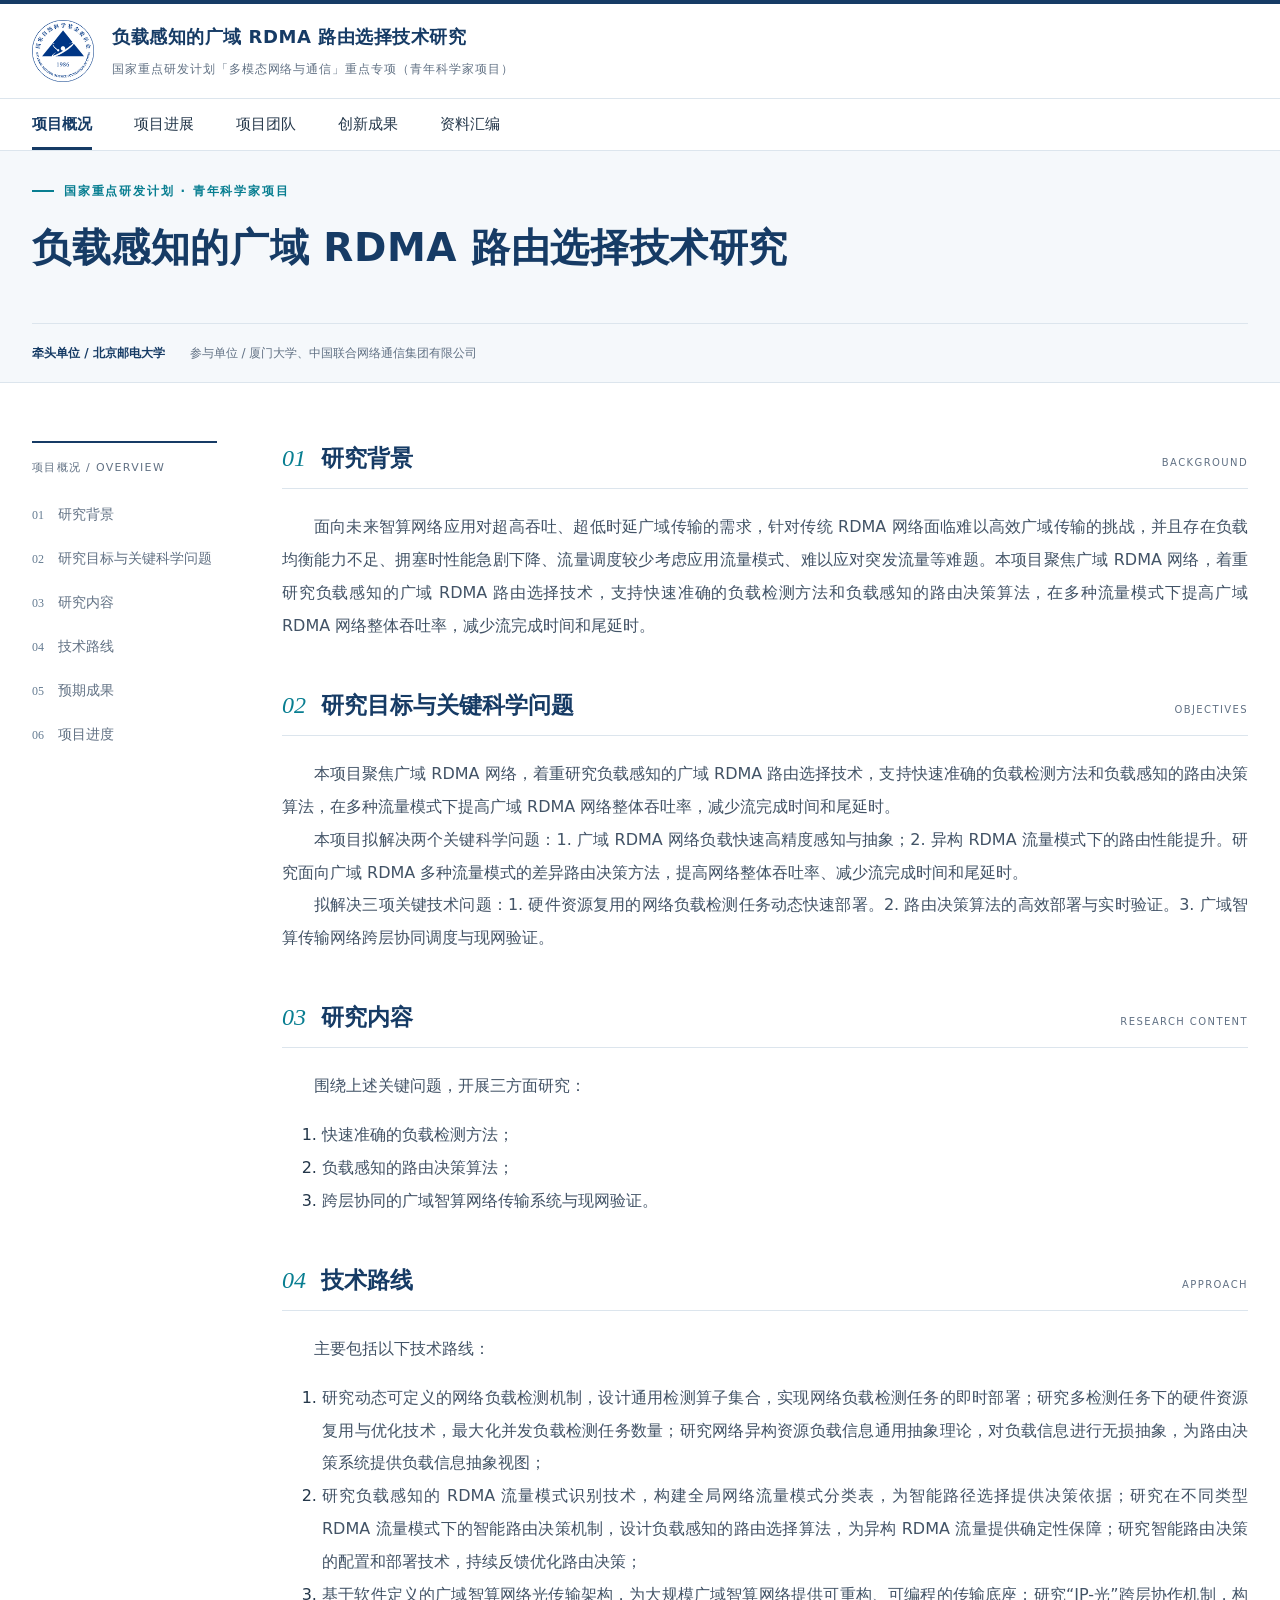
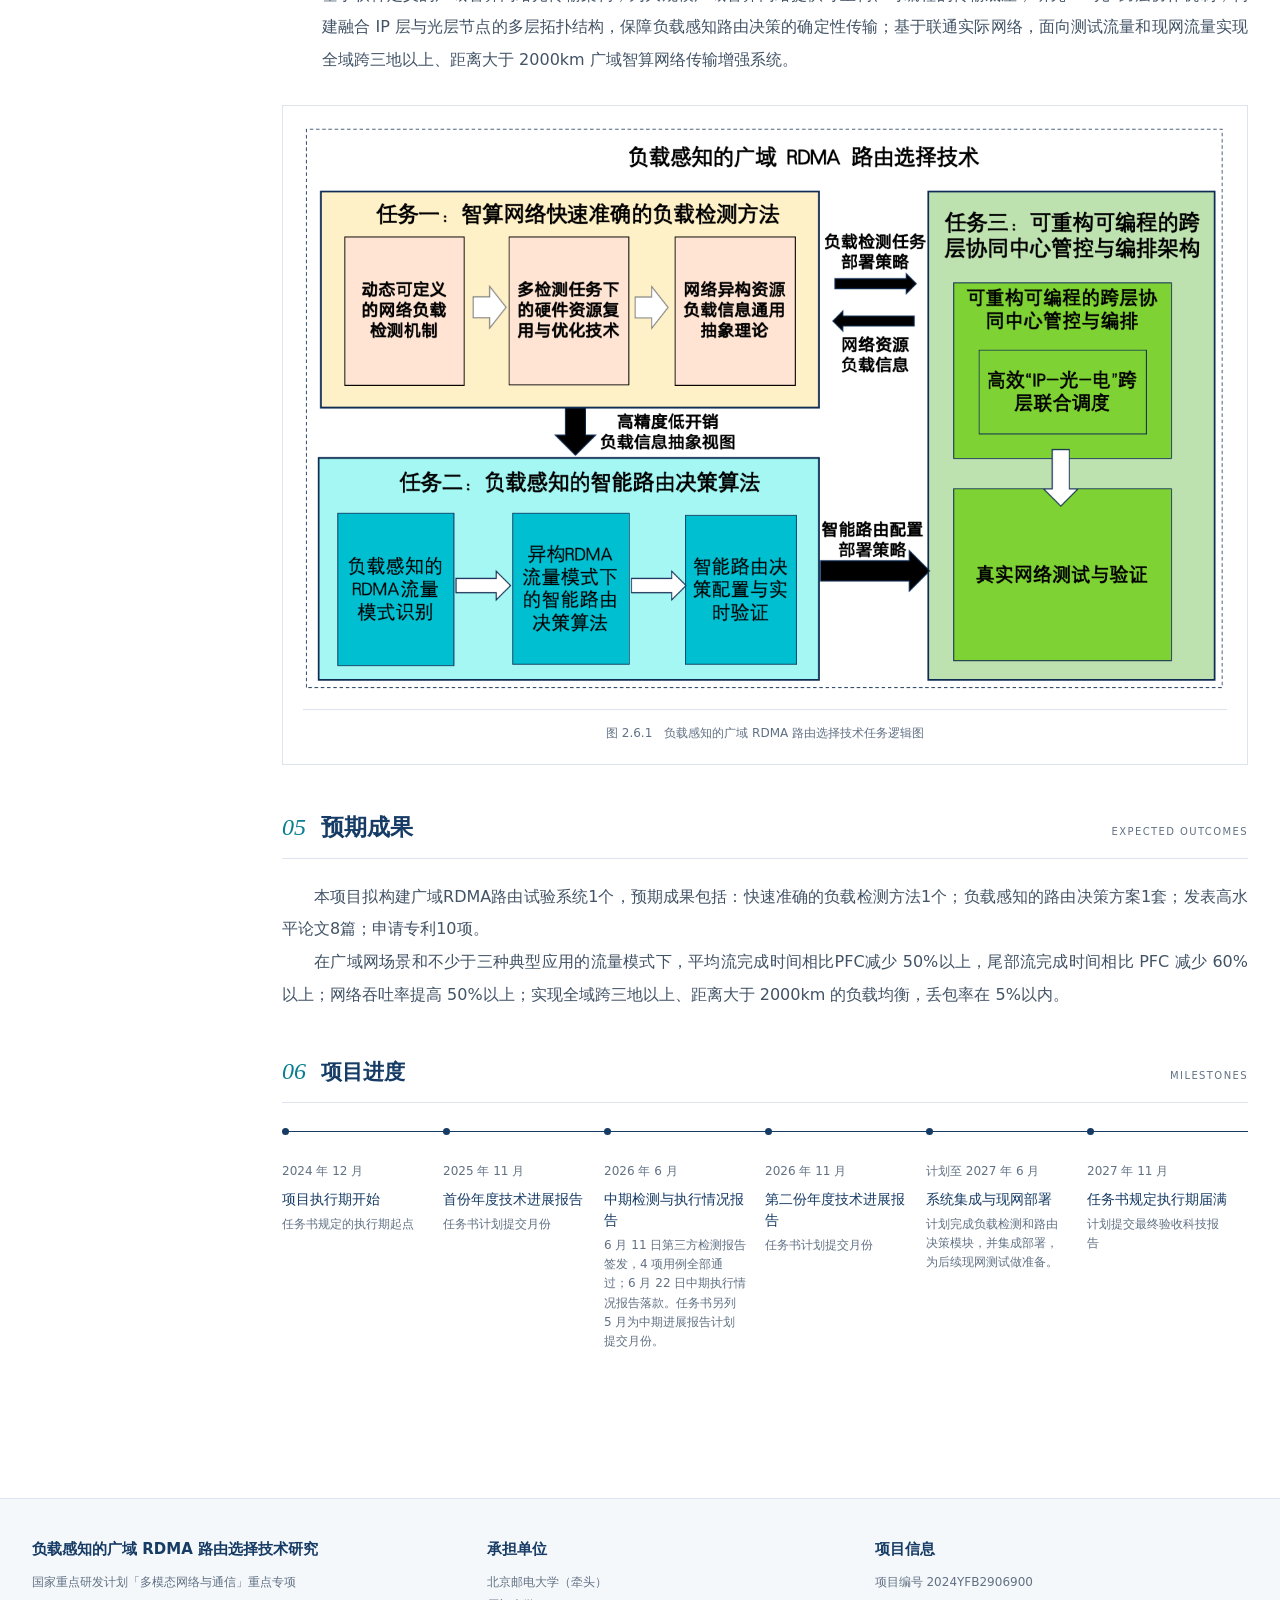
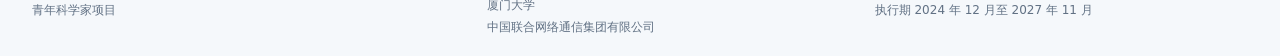
==== commit 2581e07c: "Merge content/project-pages into main alongside content/tracy" ====
--- a/index.html
+++ b/index.html
@@ -32,7 +32,7 @@
         <nav class="wrap" aria-label="主导航">
           <a href="index.html" aria-current="page">项目概况</a><a href="news.html">项目进展</a
           ><a href="team.html">项目团队</a><a href="innovation.html">创新成果</a
-          ><a href="materials.html">资料汇编</a><a href="prototype.html">原型系统</a>
+          ><a href="materials.html">资料汇编</a>
         </nav>
       </div>
     </header>
--- a/pages.css
+++ b/pages.css
@@ -1,4 +1,7 @@
 /* Inner pages share the homepage's colors, chapter headings and reading grid. */
+.research-content-page {
+  --width: 1360px;
+}
 .hero .hero-inner {
   padding-block: 30px 26px;
 }
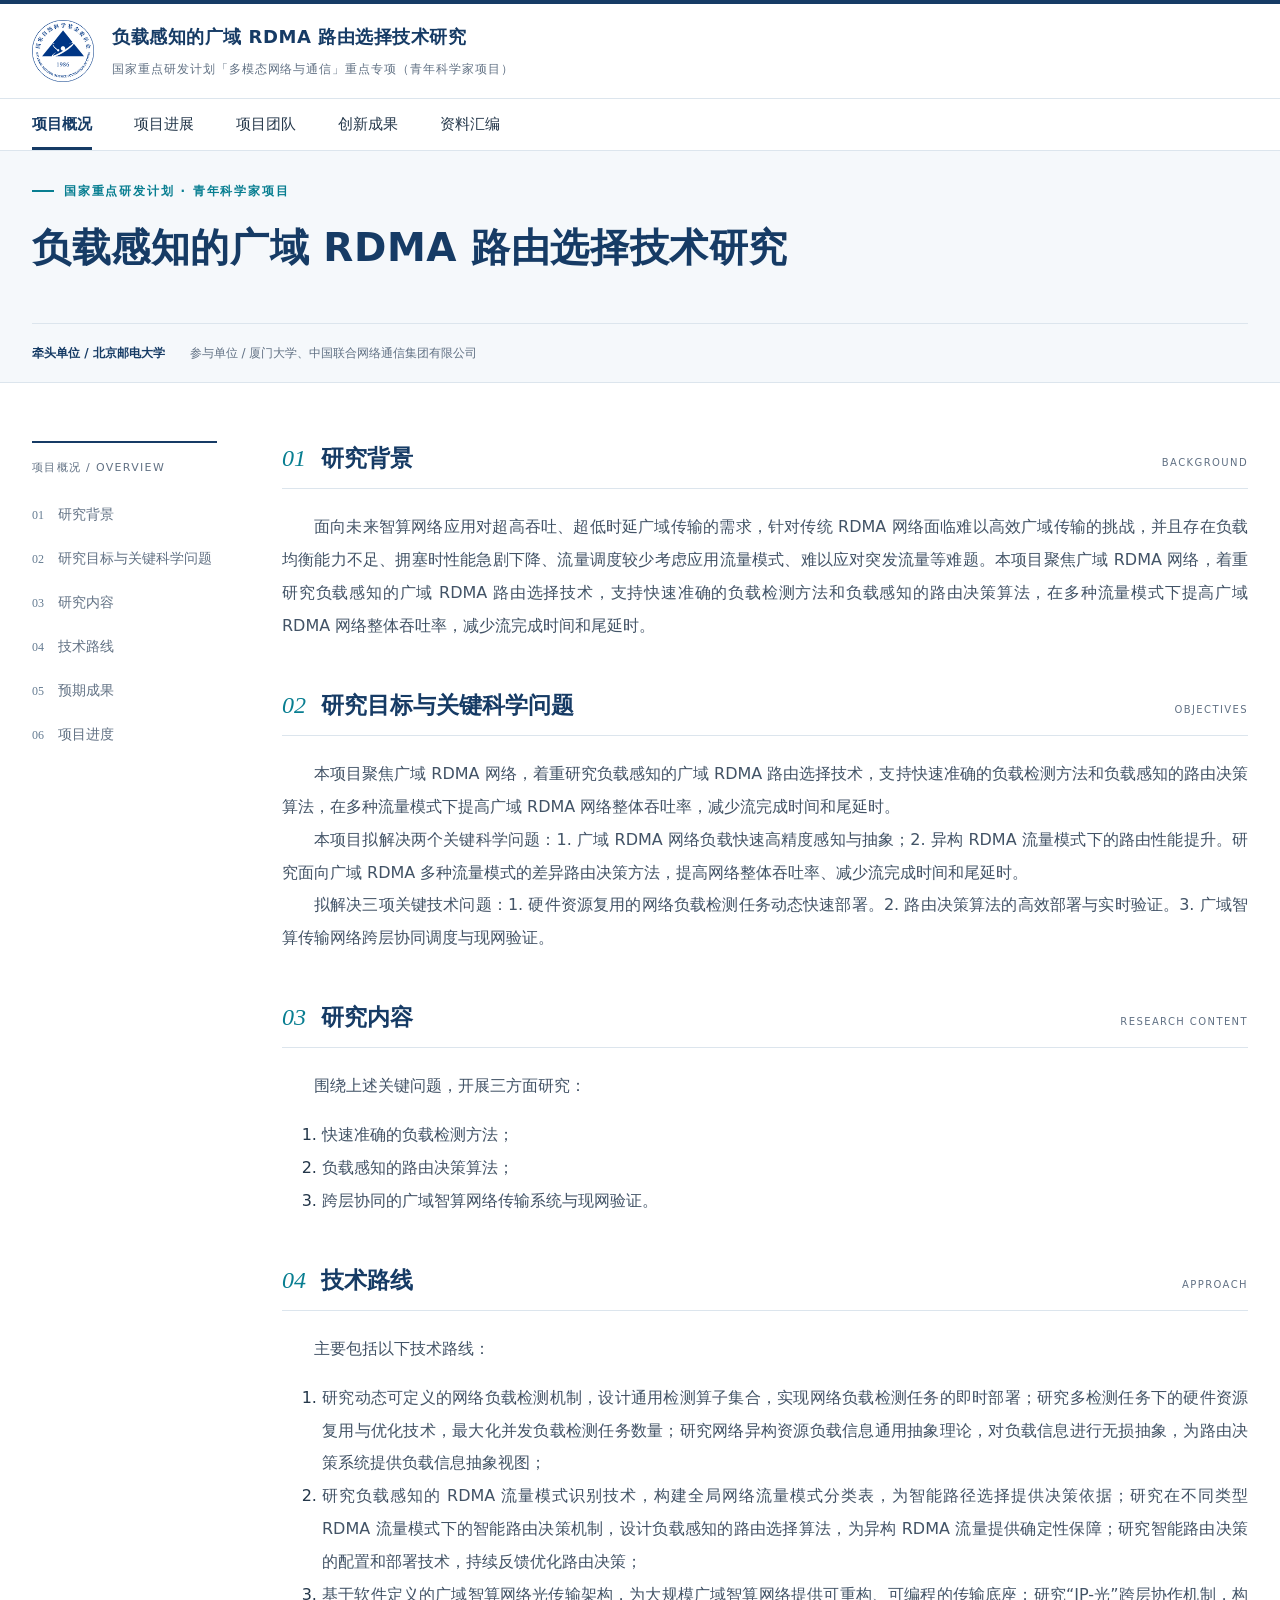
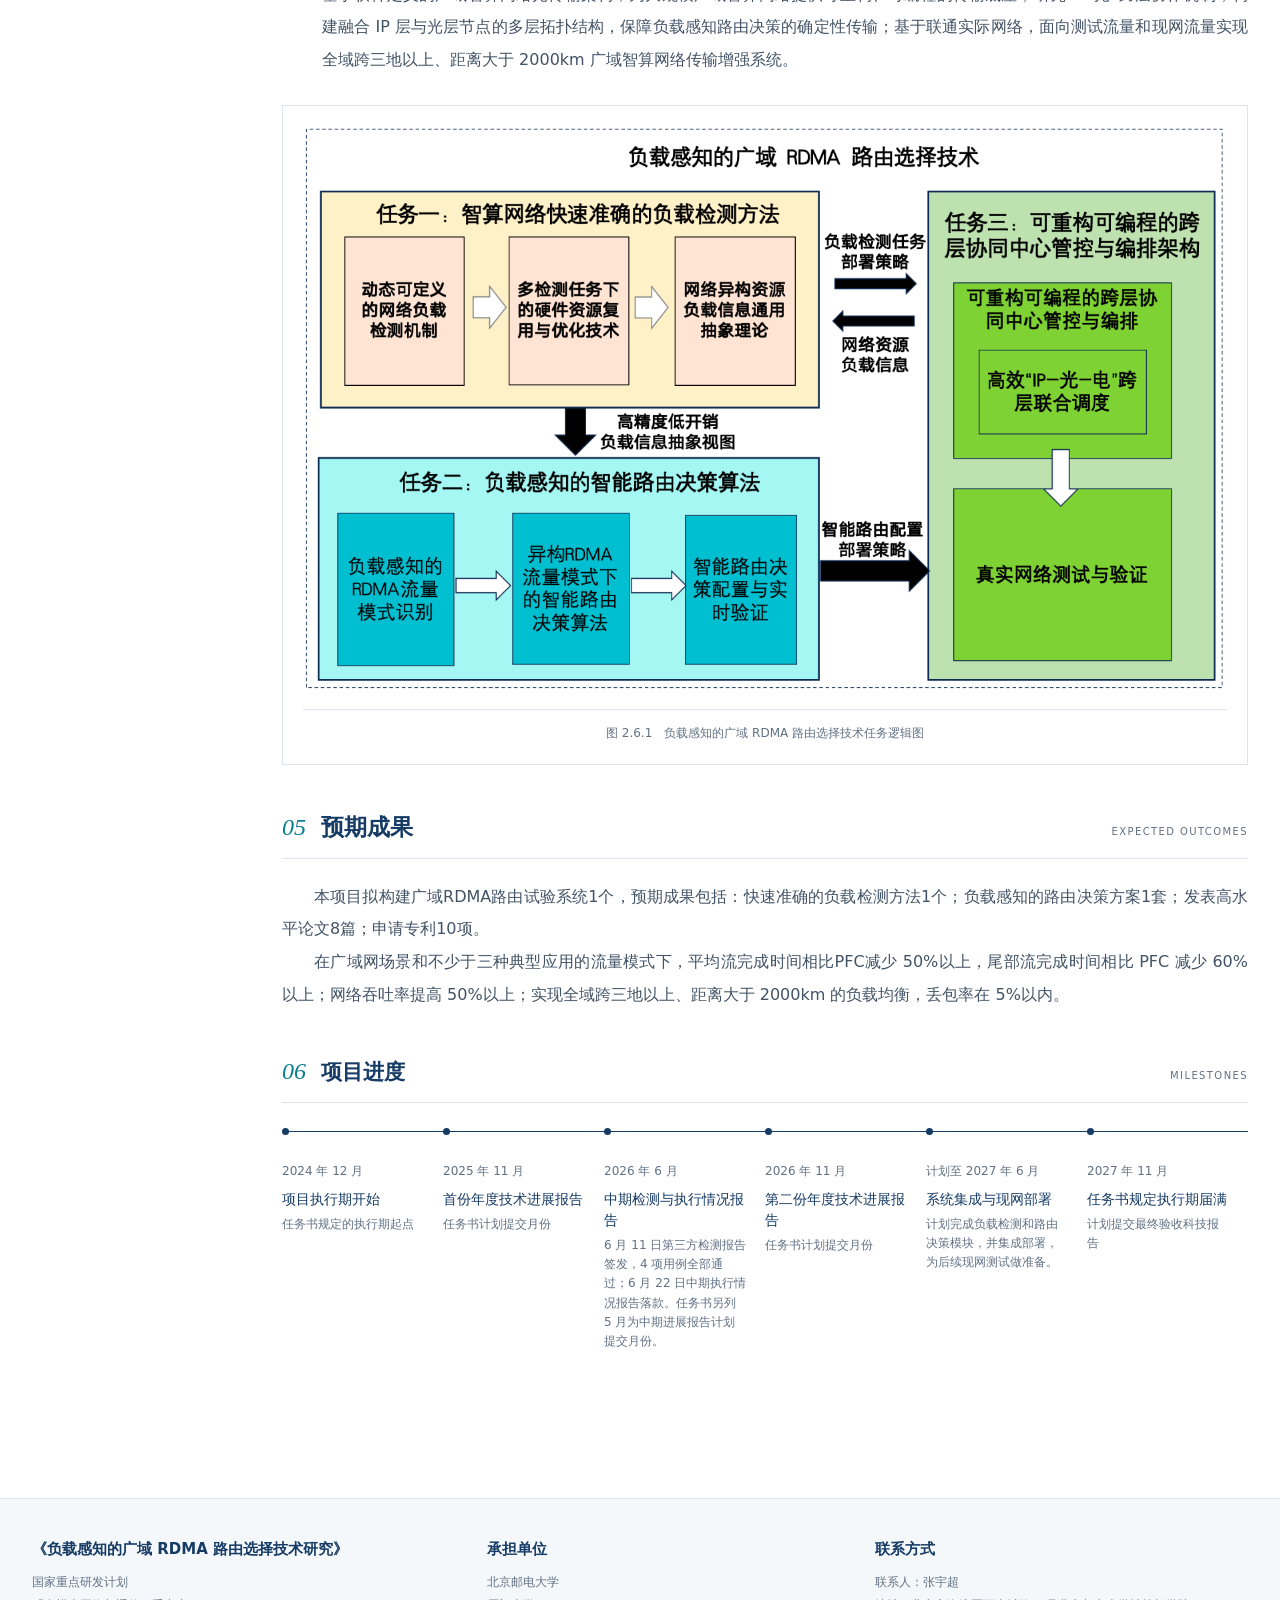
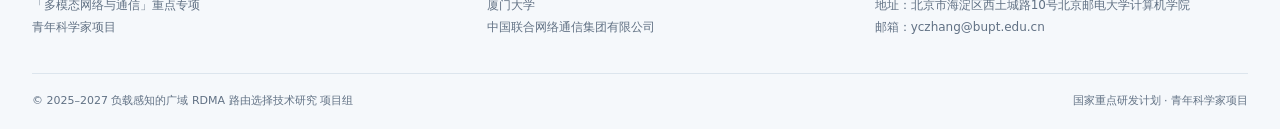
==== commit 541ca242: "fix(site): unify project footers across all pages" ====
--- a/index.html
+++ b/index.html
@@ -201,23 +201,48 @@
       <div class="wrap">
         <div class="footer-grid">
           <section>
-            <h2>负载感知的广域 RDMA 路由选择技术研究</h2>
-            <p>国家重点研发计划「多模态网络与通信」重点专项</p>
-            <p>青年科学家项目</p>
+            <h2>《负载感知的广域 RDMA 路由选择技术研究》</h2>
+            <p>国家重点研发计划<br />「多模态网络与通信」重点专项<br />青年科学家项目</p>
           </section>
           <section>
             <h2>承担单位</h2>
             <ul>
-              <li>北京邮电大学（牵头）</li>
-              <li>厦门大学</li>
-              <li>中国联合网络通信集团有限公司</li>
+              <li>
+                <a href="https://www.bupt.edu.cn/" rel="noopener noreferrer" target="_blank"
+                  >北京邮电大学</a
+                >
+              </li>
+              <li>
+                <a href="https://www.xmu.edu.cn/" rel="noopener noreferrer" target="_blank"
+                  >厦门大学</a
+                >
+              </li>
+              <li>
+                <a href="https://www.chinaunicom.cn/" rel="noopener noreferrer" target="_blank"
+                  >中国联合网络通信集团有限公司</a
+                >
+              </li>
             </ul>
           </section>
           <section>
-            <h2>项目信息</h2>
-            <p>项目编号 2024YFB2906900</p>
-            <p>执行期 2024 年 12 月至 2027 年 11 月</p>
-          </section>
+            <h2>联系方式</h2>
+            <ul>
+              <li>联系人：张宇超</li>
+              <li>
+                <a
+                  href="https://maps.apple.com/?q=%E5%8C%97%E4%BA%AC%E5%B8%82%E6%B5%B7%E6%B7%80%E5%8C%BA%E8%A5%BF%E5%9C%9F%E5%9F%8E%E8%B7%AF10%E5%8F%B7%E5%8C%97%E4%BA%AC%E9%82%AE%E7%94%B5%E5%A4%A7%E5%AD%A6%E8%AE%A1%E7%AE%97%E6%9C%BA%E5%AD%A6%E9%99%A2"
+                  rel="noopener noreferrer"
+                  target="_blank"
+                  >地址：北京市海淀区西土城路10号北京邮电大学计算机学院</a
+                >
+              </li>
+              <li><a href="mailto:yczhang@bupt.edu.cn">邮箱：yczhang@bupt.edu.cn</a></li>
+            </ul>
+          </section>
+        </div>
+        <div class="copyright">
+          <span>© 2025–2027 负载感知的广域 RDMA 路由选择技术研究 项目组</span
+          ><span>国家重点研发计划 · 青年科学家项目</span>
         </div>
       </div>
     </footer>
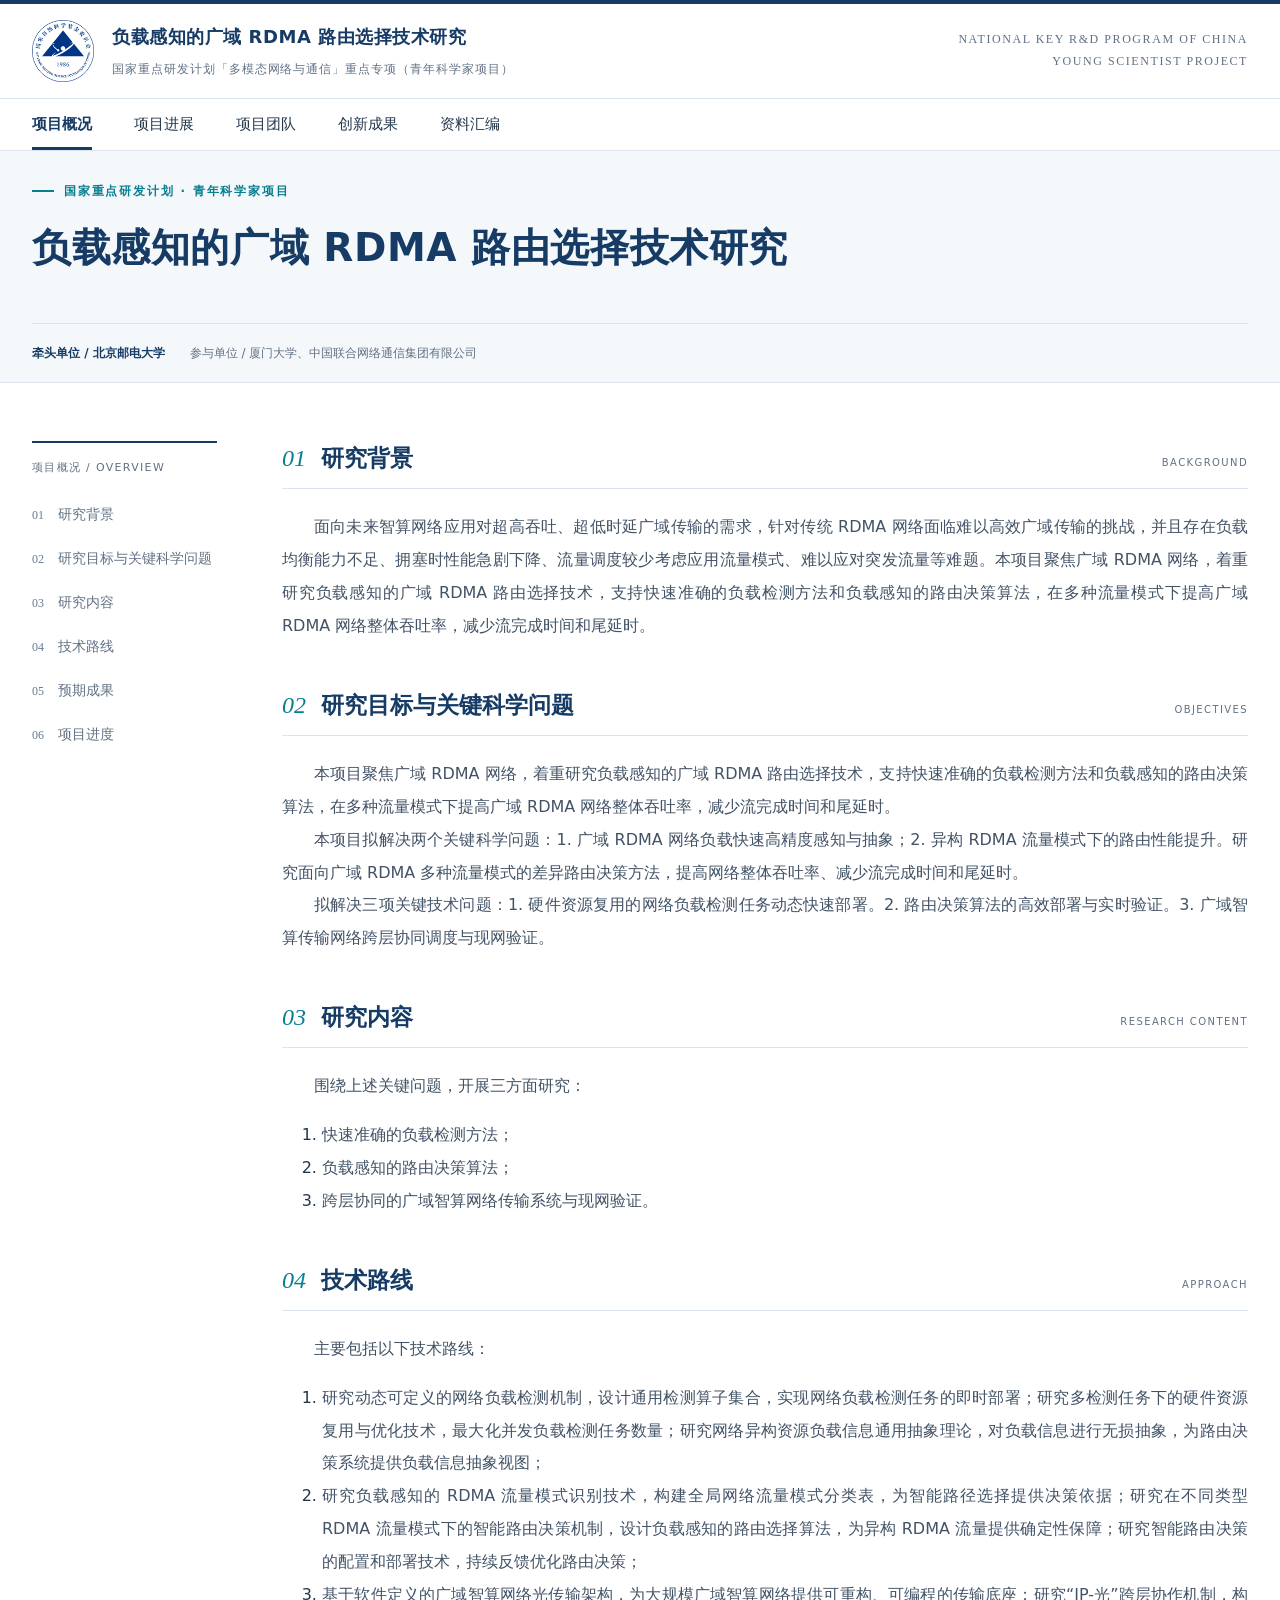
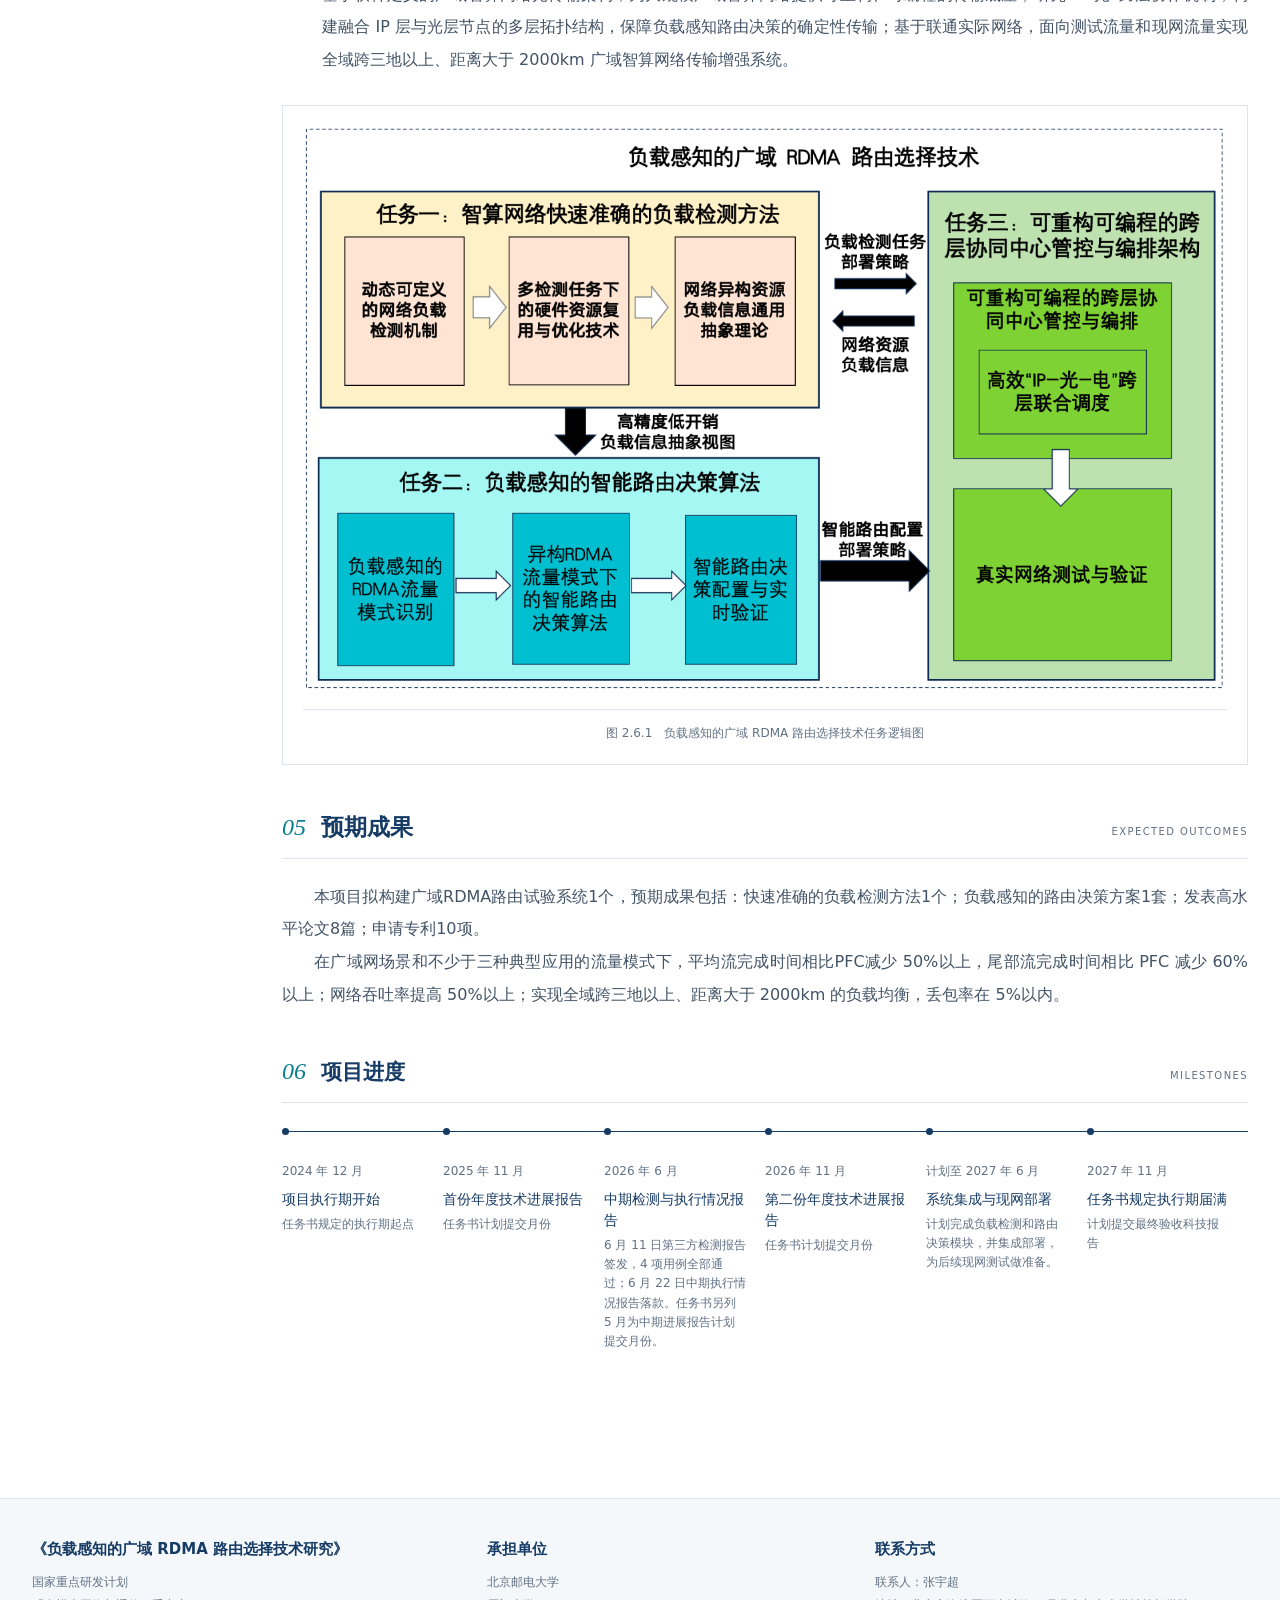
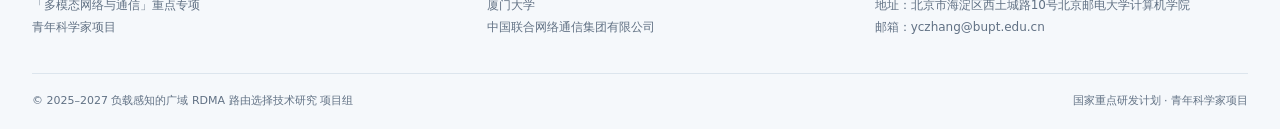
==== commit b3b705d1: "fix(site): show consistent English header branding on all pages" ====
--- a/index.html
+++ b/index.html
@@ -24,6 +24,9 @@
             ><small>国家重点研发计划「多模态网络与通信」重点专项（青年科学家项目）</small>
           </div></a
         >
+        <div class="brand-note">
+          NATIONAL KEY R&amp;D PROGRAM OF CHINA<br />YOUNG SCIENTIST PROJECT
+        </div>
         <button class="menu-toggle" aria-expanded="false" aria-controls="primary-navigation">
           菜单
         </button>
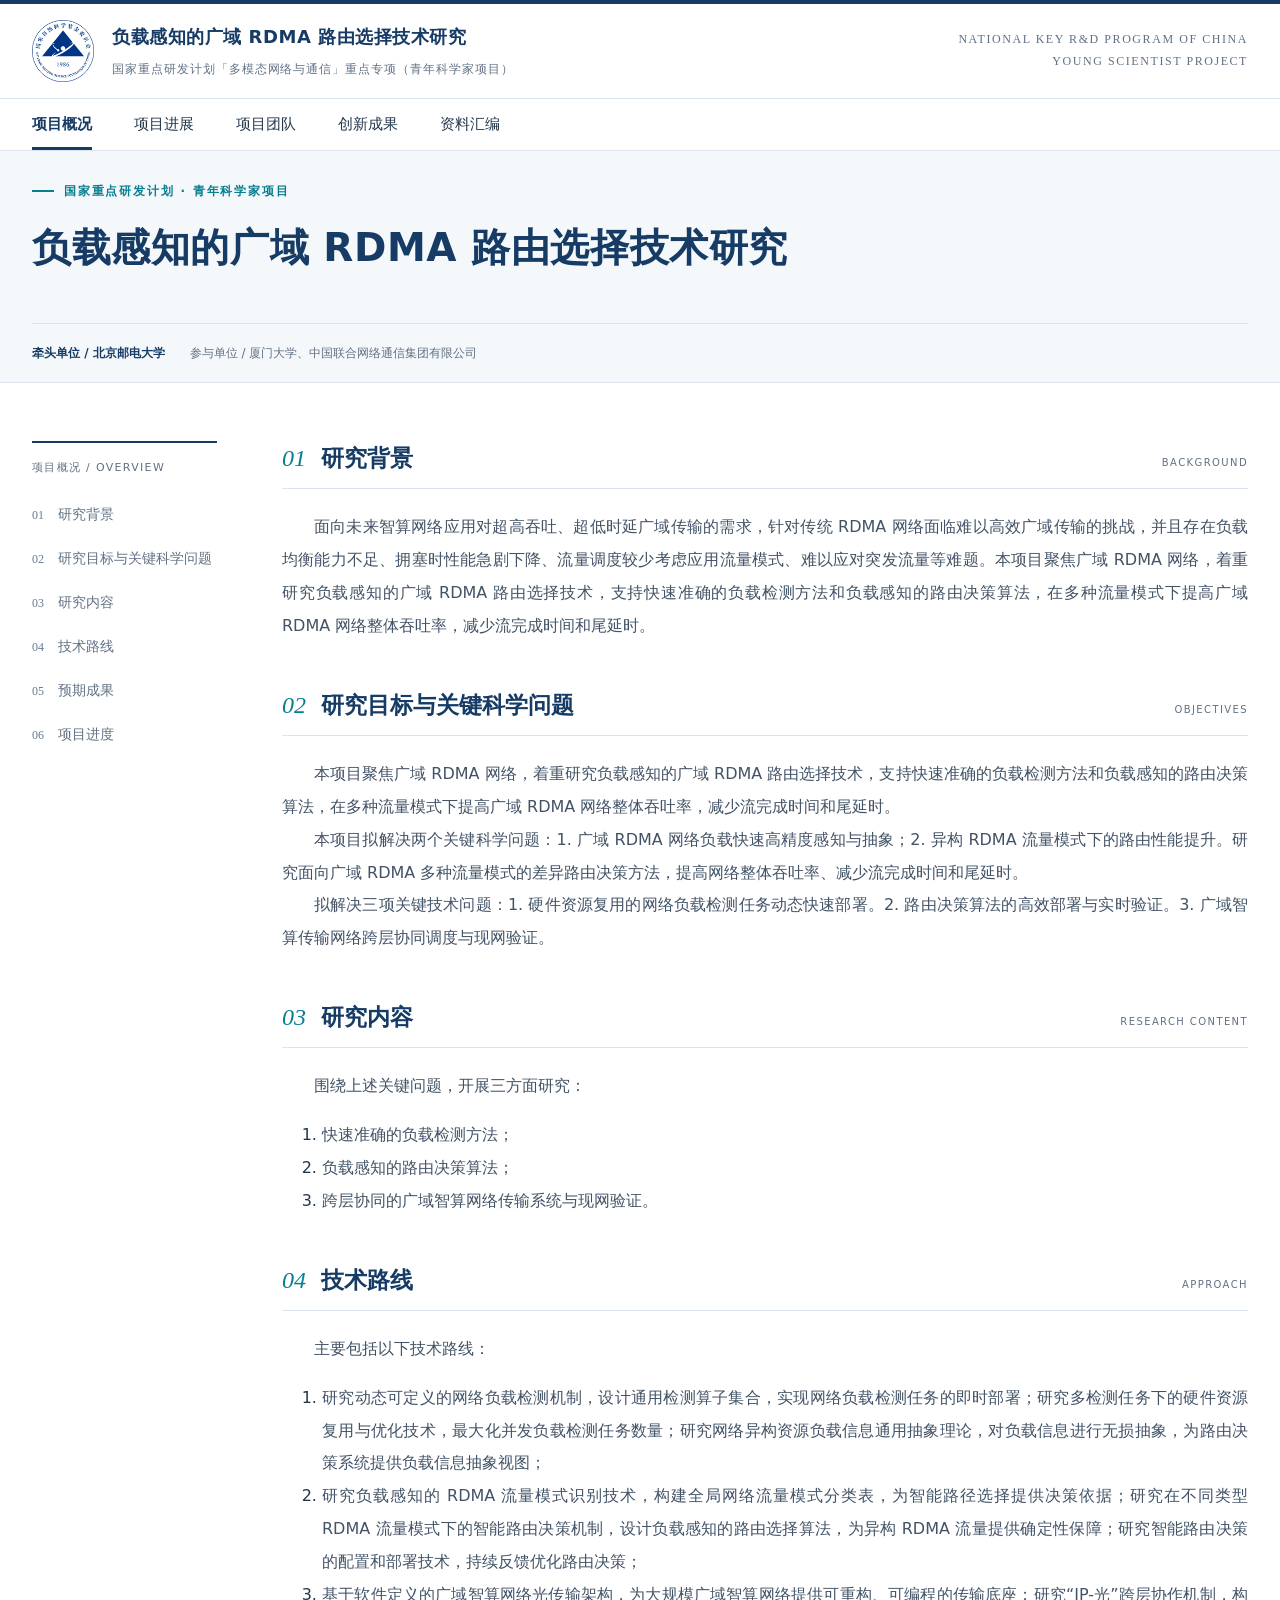
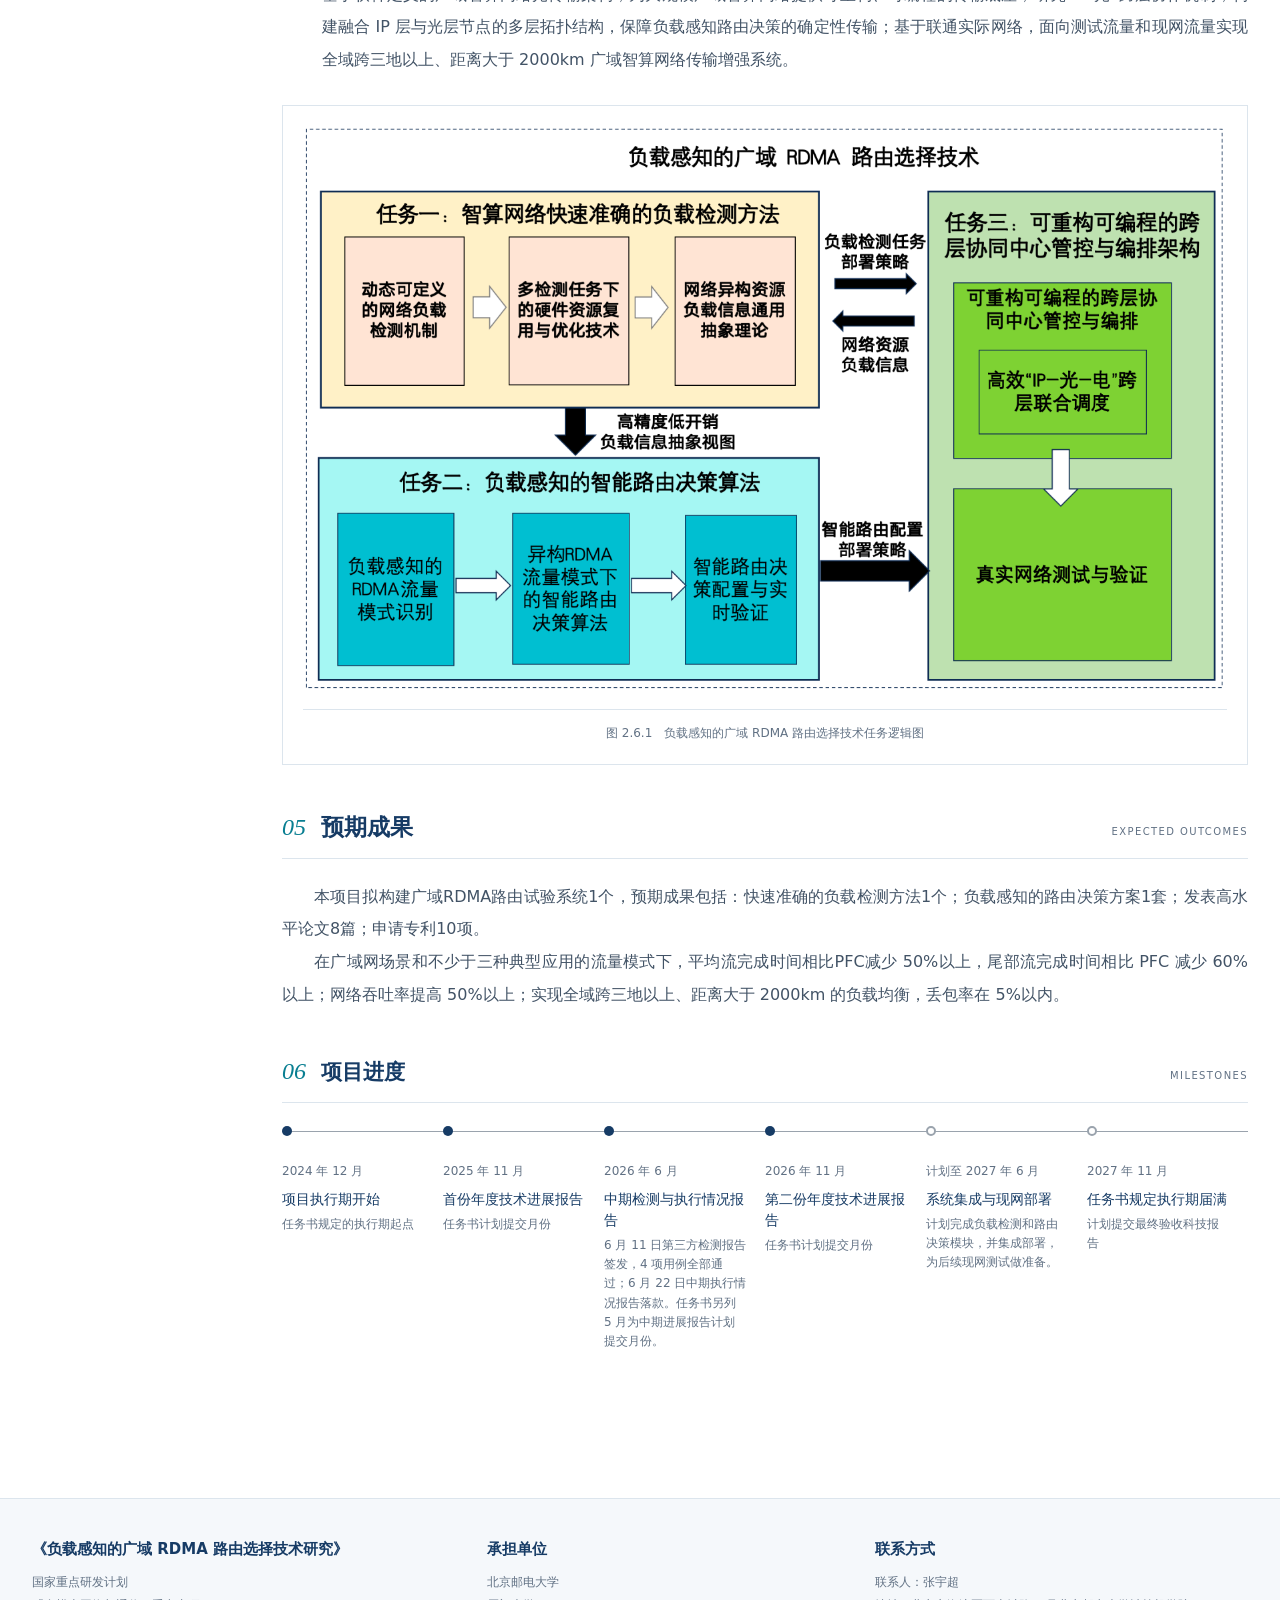
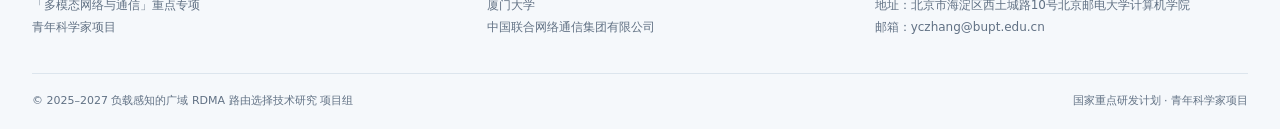
==== commit 547d8b84: "fix(site): align timeline markers and show latest news first" ====
--- a/index.html
+++ b/index.html
@@ -185,12 +185,12 @@
                 <h3>第二份年度技术进展报告</h3>
                 <small>任务书计划提交月份</small>
               </article>
-              <article class="milestone">
+              <article class="milestone milestone--upcoming">
                 <time datetime="2027-06">计划至 2027 年 6 月</time>
                 <h3>系统集成与现网部署</h3>
                 <small>计划完成负载检测和路由决策模块，并集成部署，为后续现网测试做准备。</small>
               </article>
-              <article class="milestone">
+              <article class="milestone milestone--upcoming">
                 <time datetime="2027-11">2027 年 11 月</time>
                 <h3>任务书规定执行期届满</h3>
                 <small>计划提交最终验收科技报告</small>
--- a/pages.css
+++ b/pages.css
@@ -14,8 +14,18 @@
 .figure figcaption {
   text-align: center;
 }
-.milestone {
-  border-top-color: var(--navy);
+#milestones .milestone {
+  border-top-color: #9aa3ad;
+}
+#milestones .milestone::before {
+  box-sizing: border-box;
+  width: 10px;
+  height: 10px;
+  top: -5.5px;
+}
+#milestones .milestone--upcoming::before {
+  border: 2px solid #9aa3ad;
+  background: var(--white);
 }
 .page-intro {
   padding: 42px 0 34px;
